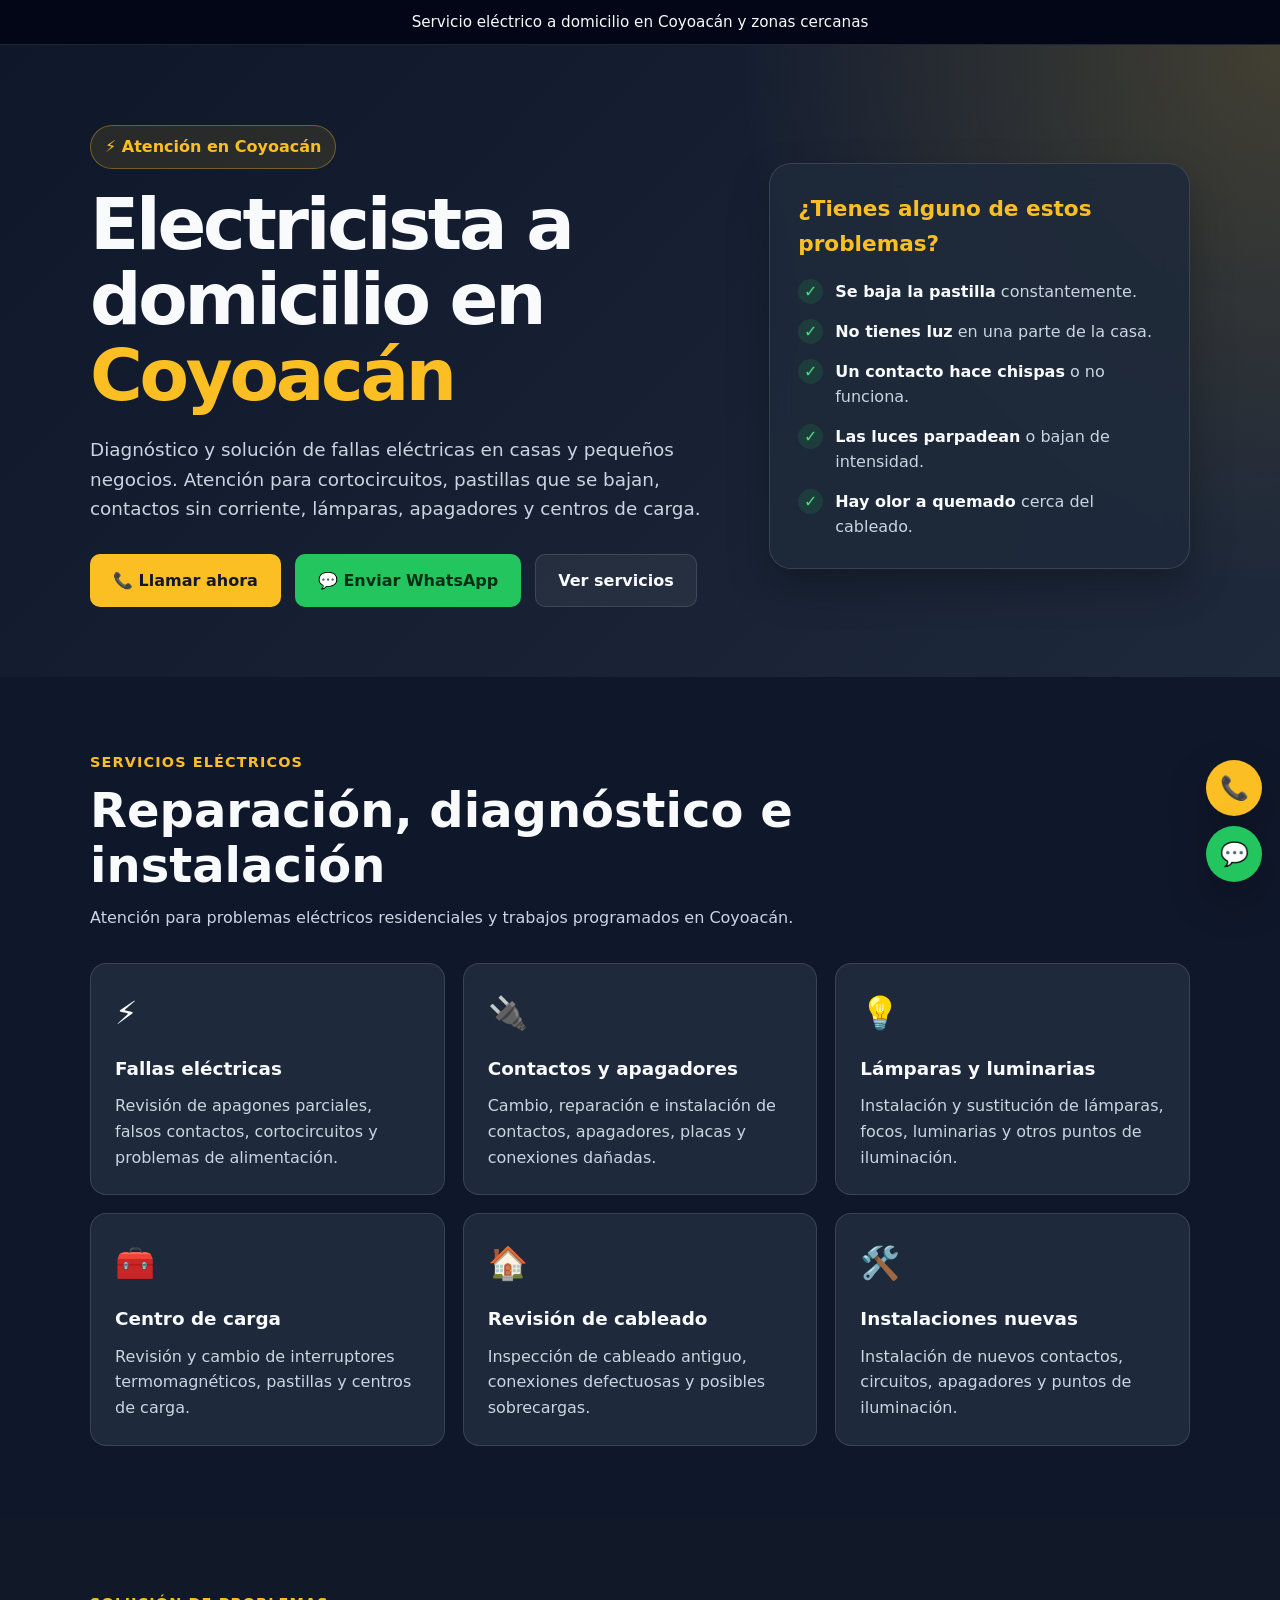
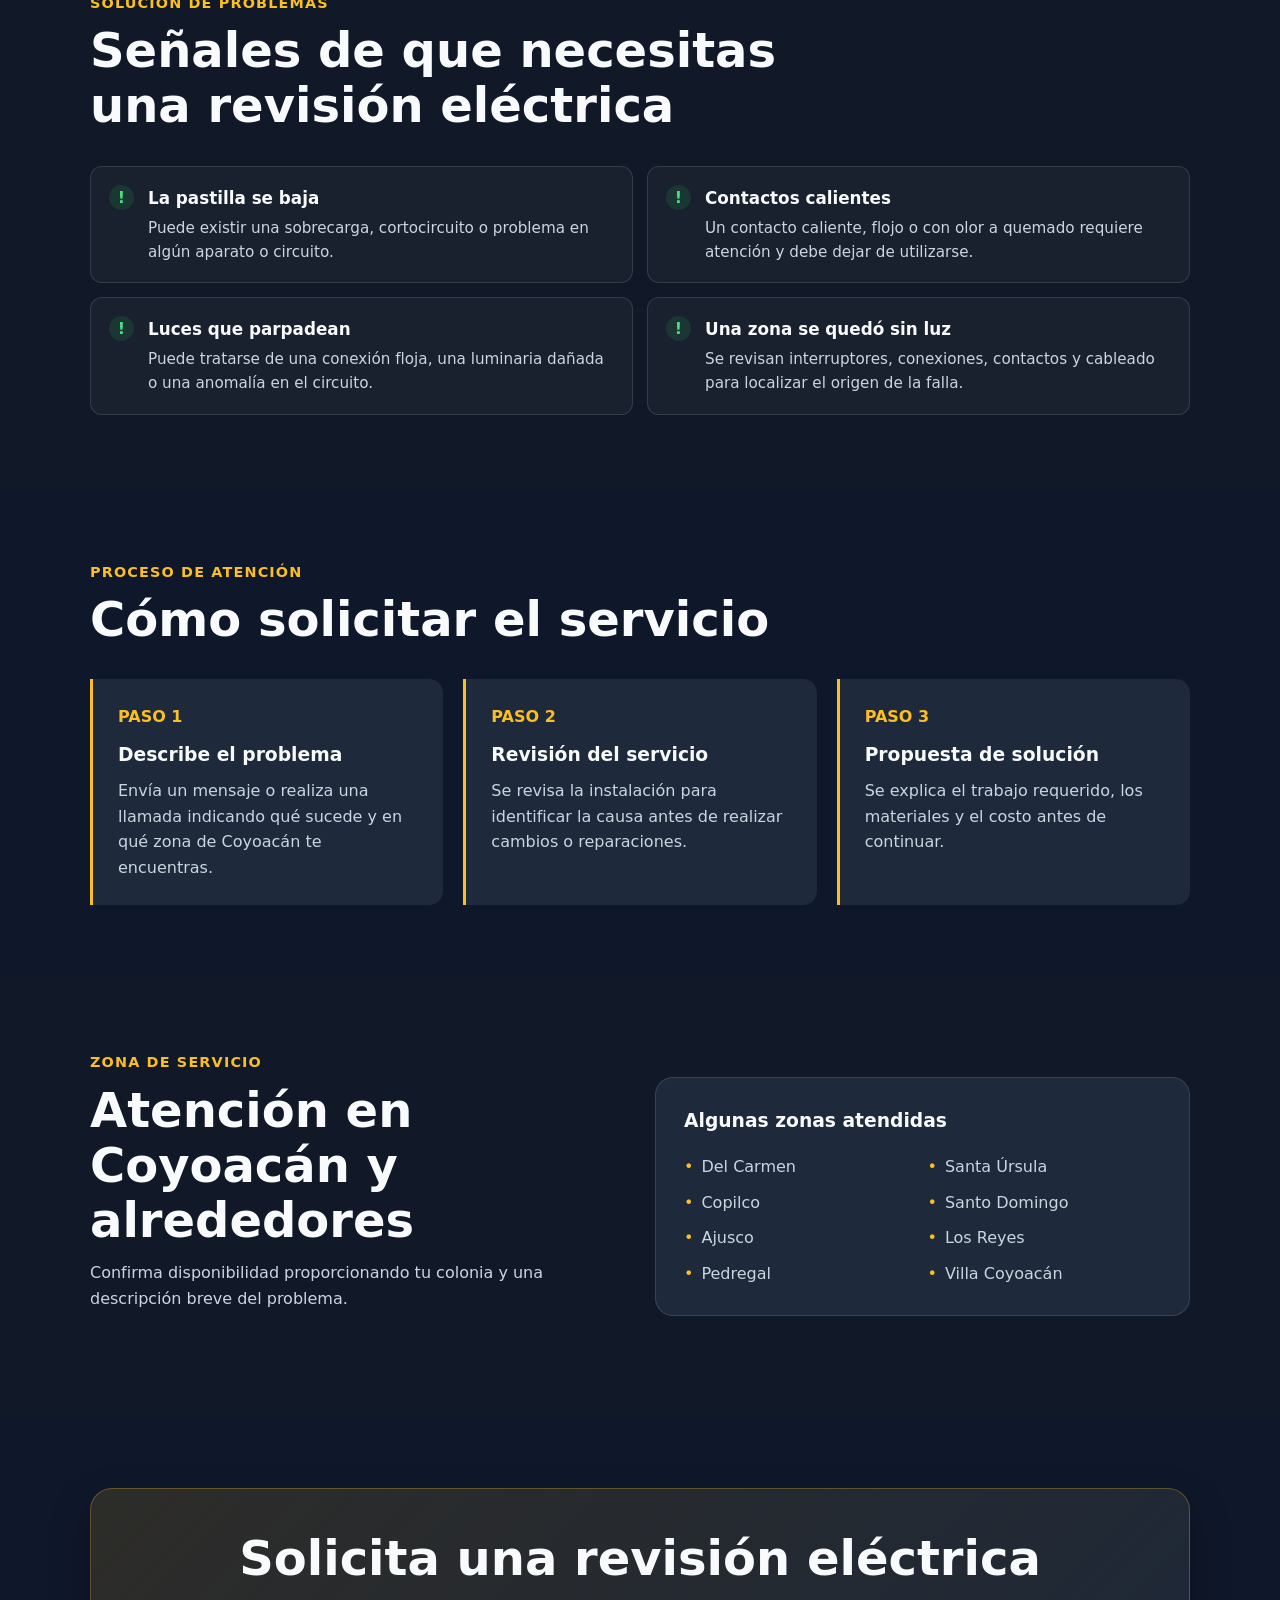
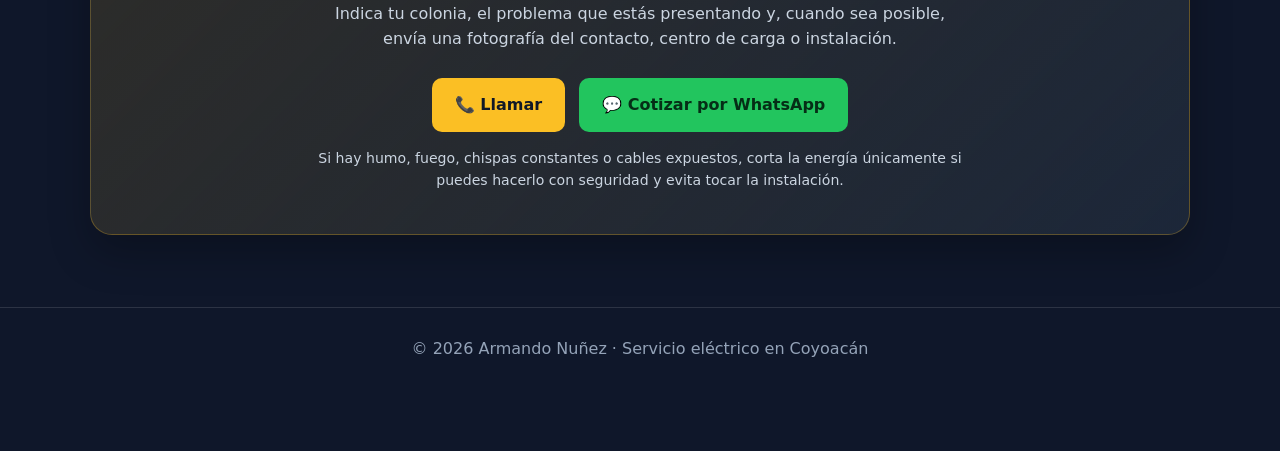
==== index.html @ 77dd2931 "Create index.html landing page base1" ====
<!DOCTYPE html>
<html lang="es-MX">
<head>
  <meta charset="UTF-8">

  <meta
    name="viewport"
    content="width=device-width, initial-scale=1, viewport-fit=cover"
  >

  <title>Electricista en Coyoacán | Servicio Eléctrico a Domicilio</title>

  <meta
    name="description"
    content="Electricista a domicilio en Coyoacán. Diagnóstico y reparación de fallas eléctricas, cortocircuitos, contactos, apagadores, lámparas y centros de carga."
  >

  <meta
    name="keywords"
    content="electricista en Coyoacán, electricista a domicilio, reparación eléctrica, fallas eléctricas, cortocircuito, centro de carga, contactos eléctricos"
  >

  <meta name="robots" content="index, follow">
  <meta name="theme-color" content="#fbbf24">

  <!-- Reemplaza esta URL con la dirección real de tu página -->
  <link
    rel="canonical"
    href="https://armando-np.github.io/electricista-coyoacan/"
  >

  <style>
    :root {
      --background: #0f172a;
      --surface: #1e293b;
      --surface-light: #334155;
      --text: #f8fafc;
      --muted: #cbd5e1;
      --primary: #fbbf24;
      --primary-dark: #f59e0b;
      --success: #22c55e;
      --border: rgba(255, 255, 255, 0.12);
      --shadow: 0 18px 40px rgba(0, 0, 0, 0.25);
    }

    * {
      box-sizing: border-box;
      margin: 0;
      padding: 0;
    }

    html {
      scroll-behavior: smooth;
    }

    body {
      background: var(--background);
      color: var(--text);
      font-family:
        system-ui,
        -apple-system,
        BlinkMacSystemFont,
        "Segoe UI",
        sans-serif;
      line-height: 1.6;
    }

    a {
      color: inherit;
      text-decoration: none;
    }

    button,
    a {
      -webkit-tap-highlight-color: transparent;
    }

    .container {
      width: min(1100px, calc(100% - 32px));
      margin: 0 auto;
    }

    .topbar {
      background: #020617;
      border-bottom: 1px solid var(--border);
      font-size: 0.95rem;
    }

    .topbar-content {
      display: flex;
      justify-content: center;
      align-items: center;
      min-height: 44px;
      text-align: center;
    }

    .hero {
      position: relative;
      overflow: hidden;
      padding: 80px 0 70px;
      background:
        radial-gradient(
          circle at top right,
          rgba(251, 191, 36, 0.18),
          transparent 38%
        ),
        linear-gradient(135deg, #0f172a, #1e293b);
    }

    .hero-grid {
      display: grid;
      grid-template-columns: 1.2fr 0.8fr;
      align-items: center;
      gap: 48px;
    }

    .eyebrow {
      display: inline-flex;
      align-items: center;
      gap: 8px;
      margin-bottom: 18px;
      padding: 8px 14px;
      border: 1px solid rgba(251, 191, 36, 0.35);
      border-radius: 999px;
      background: rgba(251, 191, 36, 0.1);
      color: var(--primary);
      font-weight: 700;
    }

    h1 {
      max-width: 760px;
      font-size: clamp(2.35rem, 7vw, 4.5rem);
      line-height: 1.05;
      letter-spacing: -0.045em;
    }

    h1 span {
      color: var(--primary);
    }

    .hero-description {
      max-width: 700px;
      margin-top: 22px;
      color: var(--muted);
      font-size: 1.15rem;
    }

    .hero-actions {
      display: flex;
      flex-wrap: wrap;
      gap: 14px;
      margin-top: 30px;
    }

    .button {
      display: inline-flex;
      justify-content: center;
      align-items: center;
      min-height: 52px;
      padding: 13px 22px;
      border: 1px solid transparent;
      border-radius: 10px;
      font-weight: 800;
      transition:
        transform 0.2s ease,
        background 0.2s ease,
        border-color 0.2s ease;
    }

    .button:hover {
      transform: translateY(-2px);
    }

    .button-primary {
      background: var(--primary);
      color: #111827;
    }

    .button-primary:hover {
      background: var(--primary-dark);
    }

    .button-secondary {
      border-color: var(--border);
      background: rgba(255, 255, 255, 0.06);
      color: var(--text);
    }

    .button-whatsapp {
      background: var(--success);
      color: #052e16;
    }

    .hero-card {
      padding: 28px;
      border: 1px solid var(--border);
      border-radius: 22px;
      background: rgba(30, 41, 59, 0.88);
      box-shadow: var(--shadow);
      backdrop-filter: blur(12px);
    }

    .hero-card h2 {
      margin-bottom: 18px;
      color: var(--primary);
      font-size: 1.35rem;
    }

    .problem-list {
      display: grid;
      gap: 14px;
      list-style: none;
    }

    .problem-list li {
      display: flex;
      gap: 12px;
      align-items: flex-start;
      color: var(--muted);
    }

    .problem-list strong {
      color: var(--text);
    }

    .check {
      flex: 0 0 auto;
      display: grid;
      place-items: center;
      width: 25px;
      height: 25px;
      border-radius: 50%;
      background: rgba(34, 197, 94, 0.14);
      color: #4ade80;
      font-weight: 900;
    }

    section {
      padding: 72px 0;
    }

    .section-heading {
      max-width: 720px;
      margin-bottom: 32px;
    }

    .section-label {
      color: var(--primary);
      font-size: 0.9rem;
      font-weight: 800;
      letter-spacing: 0.08em;
      text-transform: uppercase;
    }

    .section-heading h2 {
      margin-top: 8px;
      font-size: clamp(1.9rem, 5vw, 3rem);
      line-height: 1.15;
    }

    .section-heading p {
      margin-top: 12px;
      color: var(--muted);
    }

    .cards {
      display: grid;
      grid-template-columns: repeat(3, 1fr);
      gap: 18px;
    }

    .card {
      padding: 24px;
      border: 1px solid var(--border);
      border-radius: 16px;
      background: var(--surface);
      transition:
        transform 0.2s ease,
        border-color 0.2s ease;
    }

    .card:hover {
      transform: translateY(-4px);
      border-color: rgba(251, 191, 36, 0.45);
    }

    .card-icon {
      margin-bottom: 15px;
      font-size: 2rem;
    }

    .card h3 {
      margin-bottom: 10px;
      font-size: 1.15rem;
    }

    .card p {
      color: var(--muted);
    }

    .problems {
      background: #111827;
    }

    .problem-grid {
      display: grid;
      grid-template-columns: repeat(2, 1fr);
      gap: 14px;
    }

    .problem-item {
      display: flex;
      gap: 14px;
      align-items: flex-start;
      padding: 18px;
      border: 1px solid var(--border);
      border-radius: 12px;
      background: rgba(255, 255, 255, 0.035);
    }

    .problem-item h3 {
      margin-bottom: 4px;
      font-size: 1.05rem;
    }

    .problem-item p {
      color: var(--muted);
      font-size: 0.95rem;
    }

    .process-grid {
      display: grid;
      grid-template-columns: repeat(3, 1fr);
      gap: 20px;
    }

    .step {
      position: relative;
      padding: 25px;
      border-left: 3px solid var(--primary);
      background: var(--surface);
      border-radius: 0 14px 14px 0;
    }

    .step-number {
      margin-bottom: 10px;
      color: var(--primary);
      font-weight: 900;
    }

    .step p {
      margin-top: 8px;
      color: var(--muted);
    }

    .service-area {
      display: grid;
      grid-template-columns: 1fr 1fr;
      gap: 30px;
      align-items: center;
    }

    .area-box {
      padding: 28px;
      border: 1px solid var(--border);
      border-radius: 18px;
      background: var(--surface);
    }

    .area-box ul {
      display: grid;
      grid-template-columns: repeat(2, 1fr);
      gap: 10px;
      margin-top: 18px;
      list-style: none;
      color: var(--muted);
    }

    .area-box li::before {
      content: "•";
      margin-right: 8px;
      color: var(--primary);
    }

    .contact {
      text-align: center;
    }

    .contact-box {
      padding: 42px 24px;
      border: 1px solid rgba(251, 191, 36, 0.28);
      border-radius: 22px;
      background:
        linear-gradient(
          135deg,
          rgba(251, 191, 36, 0.13),
          rgba(30, 41, 59, 0.9)
        );
      box-shadow: var(--shadow);
    }

    .contact-box h2 {
      font-size: clamp(1.9rem, 5vw, 3rem);
      line-height: 1.15;
    }

    .contact-box p {
      max-width: 650px;
      margin: 15px auto 0;
      color: var(--muted);
    }

    .contact-actions {
      display: flex;
      flex-wrap: wrap;
      justify-content: center;
      gap: 14px;
      margin-top: 26px;
    }

    .notice {
      margin-top: 20px;
      color: var(--muted);
      font-size: 0.88rem;
    }

    footer {
      padding: 28px 0 90px;
      border-top: 1px solid var(--border);
      color: #94a3b8;
      text-align: center;
    }

    .floating-actions {
      position: fixed;
      right: 18px;
      bottom: 18px;
      z-index: 20;
      display: flex;
      flex-direction: column;
      gap: 10px;
    }

    .floating-button {
      display: grid;
      place-items: center;
      width: 56px;
      height: 56px;
      border-radius: 50%;
      box-shadow: var(--shadow);
      font-size: 1.45rem;
      font-weight: 900;
    }

    .floating-call {
      background: var(--primary);
      color: #111827;
    }

    .floating-whatsapp {
      background: var(--success);
      color: #052e16;
    }

    @media (max-width: 850px) {
      .hero {
        padding-top: 55px;
      }

      .hero-grid,
      .service-area {
        grid-template-columns: 1fr;
      }

      .cards,
      .process-grid {
        grid-template-columns: 1fr 1fr;
      }
    }

    @media (max-width: 620px) {
      .container {
        width: min(100% - 24px, 1100px);
      }

      section {
        padding: 55px 0;
      }

      .cards,
      .process-grid,
      .problem-grid {
        grid-template-columns: 1fr;
      }

      .hero-actions,
      .contact-actions {
        flex-direction: column;
      }

      .button {
        width: 100%;
      }

      .area-box ul {
        grid-template-columns: 1fr;
      }

      .floating-actions {
        right: 12px;
        bottom: 12px;
      }

      .floating-button {
        width: 52px;
        height: 52px;
      }
    }
  </style>

  <!-- Datos estructurados para Google -->
  <script type="application/ld+json">
  {
    "@context": "https://schema.org",
    "@type": "Electrician",
    "name": "Armando Nuñez - Electricista en Coyoacán",
    "description": "Servicio eléctrico a domicilio en Coyoacán para diagnóstico, reparación e instalación eléctrica.",
    "areaServed": {
      "@type": "AdministrativeArea",
      "name": "Coyoacán, Ciudad de México"
    },
    "telephone": "+52-56-38944059",
    "url": "https://armando-np.github.io/electricista-coyoacan/",
    "priceRange": "$$"
  }
  </script>
</head>

<body>

  <div class="topbar">
    <div class="container topbar-content">
      Servicio eléctrico a domicilio en Coyoacán y zonas cercanas
    </div>
  </div>

  <header class="hero">
    <div class="container hero-grid">

      <div>
        <div class="eyebrow">
          ⚡ Atención en Coyoacán
        </div>

        <h1>
          Electricista a domicilio en
          <span>Coyoacán</span>
        </h1>

        <p class="hero-description">
          Diagnóstico y solución de fallas eléctricas en casas y pequeños
          negocios. Atención para cortocircuitos, pastillas que se bajan,
          contactos sin corriente, lámparas, apagadores y centros de carga.
        </p>

        <div class="hero-actions">

          <!-- Reemplaza el número en ambos enlaces -->
          <a
            class="button button-primary"
            href="tel:+525638944059"
            aria-label="Llamar al electricista"
          >
            📞 Llamar ahora
          </a>

          <!-- Número sin espacios ni signos -->
          <a
            class="button button-whatsapp"
            href="https://wa.me/525638944059?text=Hola%2C%20necesito%20una%20cotizaci%C3%B3n%20de%20servicio%20el%C3%A9ctrico%20en%20Coyoac%C3%A1n."
            target="_blank"
            rel="noopener noreferrer"
            aria-label="Solicitar cotización por WhatsApp"
          >
            💬 Enviar WhatsApp
          </a>

          <a
            class="button button-secondary"
            href="#servicios"
          >
            Ver servicios
          </a>
        </div>
      </div>

      <aside class="hero-card">
        <h2>¿Tienes alguno de estos problemas?</h2>

        <ul class="problem-list">
          <li>
            <span class="check">✓</span>
            <span><strong>Se baja la pastilla</strong> constantemente.</span>
          </li>

          <li>
            <span class="check">✓</span>
            <span><strong>No tienes luz</strong> en una parte de la casa.</span>
          </li>

          <li>
            <span class="check">✓</span>
            <span><strong>Un contacto hace chispas</strong> o no funciona.</span>
          </li>

          <li>
            <span class="check">✓</span>
            <span><strong>Las luces parpadean</strong> o bajan de intensidad.</span>
          </li>

          <li>
            <span class="check">✓</span>
            <span><strong>Hay olor a quemado</strong> cerca del cableado.</span>
          </li>
        </ul>
      </aside>

    </div>
  </header>

  <main>

    <section id="servicios">
      <div class="container">

        <div class="section-heading">
          <span class="section-label">Servicios eléctricos</span>
          <h2>Reparación, diagnóstico e instalación</h2>
          <p>
            Atención para problemas eléctricos residenciales y trabajos
            programados en Coyoacán.
          </p>
        </div>

        <div class="cards">

          <article class="card">
            <div class="card-icon">⚡</div>
            <h3>Fallas eléctricas</h3>
            <p>
              Revisión de apagones parciales, falsos contactos,
              cortocircuitos y problemas de alimentación.
            </p>
          </article>

          <article class="card">
            <div class="card-icon">🔌</div>
            <h3>Contactos y apagadores</h3>
            <p>
              Cambio, reparación e instalación de contactos, apagadores,
              placas y conexiones dañadas.
            </p>
          </article>

          <article class="card">
            <div class="card-icon">💡</div>
            <h3>Lámparas y luminarias</h3>
            <p>
              Instalación y sustitución de lámparas, focos, luminarias
              y otros puntos de iluminación.
            </p>
          </article>

          <article class="card">
            <div class="card-icon">🧰</div>
            <h3>Centro de carga</h3>
            <p>
              Revisión y cambio de interruptores termomagnéticos,
              pastillas y centros de carga.
            </p>
          </article>

          <article class="card">
            <div class="card-icon">🏠</div>
            <h3>Revisión de cableado</h3>
            <p>
              Inspección de cableado antiguo, conexiones defectuosas
              y posibles sobrecargas.
            </p>
          </article>

          <article class="card">
            <div class="card-icon">🛠️</div>
            <h3>Instalaciones nuevas</h3>
            <p>
              Instalación de nuevos contactos, circuitos, apagadores
              y puntos de iluminación.
            </p>
          </article>

        </div>
      </div>
    </section>

    <section class="problems">
      <div class="container">

        <div class="section-heading">
          <span class="section-label">Solución de problemas</span>
          <h2>Señales de que necesitas una revisión eléctrica</h2>
        </div>

        <div class="problem-grid">

          <article class="problem-item">
            <span class="check">!</span>
            <div>
              <h3>La pastilla se baja</h3>
              <p>
                Puede existir una sobrecarga, cortocircuito o problema
                en algún aparato o circuito.
              </p>
            </div>
          </article>

          <article class="problem-item">
            <span class="check">!</span>
            <div>
              <h3>Contactos calientes</h3>
              <p>
                Un contacto caliente, flojo o con olor a quemado requiere
                atención y debe dejar de utilizarse.
              </p>
            </div>
          </article>

          <article class="problem-item">
            <span class="check">!</span>
            <div>
              <h3>Luces que parpadean</h3>
              <p>
                Puede tratarse de una conexión floja, una luminaria dañada
                o una anomalía en el circuito.
              </p>
            </div>
          </article>

          <article class="problem-item">
            <span class="check">!</span>
            <div>
              <h3>Una zona se quedó sin luz</h3>
              <p>
                Se revisan interruptores, conexiones, contactos y cableado
                para localizar el origen de la falla.
              </p>
            </div>
          </article>

        </div>
      </div>
    </section>

    <section>
      <div class="container">

        <div class="section-heading">
          <span class="section-label">Proceso de atención</span>
          <h2>Cómo solicitar el servicio</h2>
        </div>

        <div class="process-grid">

          <article class="step">
            <div class="step-number">PASO 1</div>
            <h3>Describe el problema</h3>
            <p>
              Envía un mensaje o realiza una llamada indicando qué sucede
              y en qué zona de Coyoacán te encuentras.
            </p>
          </article>

          <article class="step">
            <div class="step-number">PASO 2</div>
            <h3>Revisión del servicio</h3>
            <p>
              Se revisa la instalación para identificar la causa antes
              de realizar cambios o reparaciones.
            </p>
          </article>

          <article class="step">
            <div class="step-number">PASO 3</div>
            <h3>Propuesta de solución</h3>
            <p>
              Se explica el trabajo requerido, los materiales y el costo
              antes de continuar.
            </p>
          </article>

        </div>
      </div>
    </section>

    <section class="problems">
      <div class="container service-area">

        <div>
          <div class="section-heading">
            <span class="section-label">Zona de servicio</span>
            <h2>Atención en Coyoacán y alrededores</h2>
            <p>
              Confirma disponibilidad proporcionando tu colonia y una
              descripción breve del problema.
            </p>
          </div>
        </div>

        <div class="area-box">
          <h3>Algunas zonas atendidas</h3>

          <ul>
            <li>Del Carmen</li>
            <li>Santa Úrsula</li>
            <li>Copilco</li>
            <li>Santo Domingo</li>
            <li>Ajusco</li>
            <li>Los Reyes</li>
            <li>Pedregal</li>
            <li>Villa Coyoacán</li>
          </ul>
        </div>

      </div>
    </section>

    <section class="contact" id="contacto">
      <div class="container">

        <div class="contact-box">
          <h2>Solicita una revisión eléctrica</h2>

          <p>
            Indica tu colonia, el problema que estás presentando y,
            cuando sea posible, envía una fotografía del contacto,
            centro de carga o instalación.
          </p>

          <div class="contact-actions">

            <a
              class="button button-primary"
              href="tel:+525638944059"
            >
              📞 Llamar
            </a>

            <a
              class="button button-whatsapp"
              href="https://wa.me/525638944059?text=Hola%2C%20necesito%20una%20cotizaci%C3%B3n%20de%20servicio%20el%C3%A9ctrico%20en%20Coyoac%C3%A1n."
              target="_blank"
              rel="noopener noreferrer"
            >
              💬 Cotizar por WhatsApp
            </a>

          </div>

          <p class="notice">
            Si hay humo, fuego, chispas constantes o cables expuestos,
            corta la energía únicamente si puedes hacerlo con seguridad
            y evita tocar la instalación.
          </p>
        </div>

      </div>
    </section>

  </main>

  <footer>
    <div class="container">
      © 2026 Armando Nuñez · Servicio eléctrico en Coyoacán
    </div>
  </footer>

  <div class="floating-actions">

    <a
      class="floating-button floating-call"
      href="tel:+525638944059"
      aria-label="Llamar"
      title="Llamar"
    >
      📞
    </a>

    <a
      class="floating-button floating-whatsapp"
      href="https://wa.me/525638944059?text=Hola%2C%20necesito%20una%20cotizaci%C3%B3n%20de%20servicio%20el%C3%A9ctrico%20en%20Coyoac%C3%A1n."
      target="_blank"
      rel="noopener noreferrer"
      aria-label="Enviar mensaje por WhatsApp"
      title="WhatsApp"
    >
      💬
    </a>

  </div>

</body>
</html>
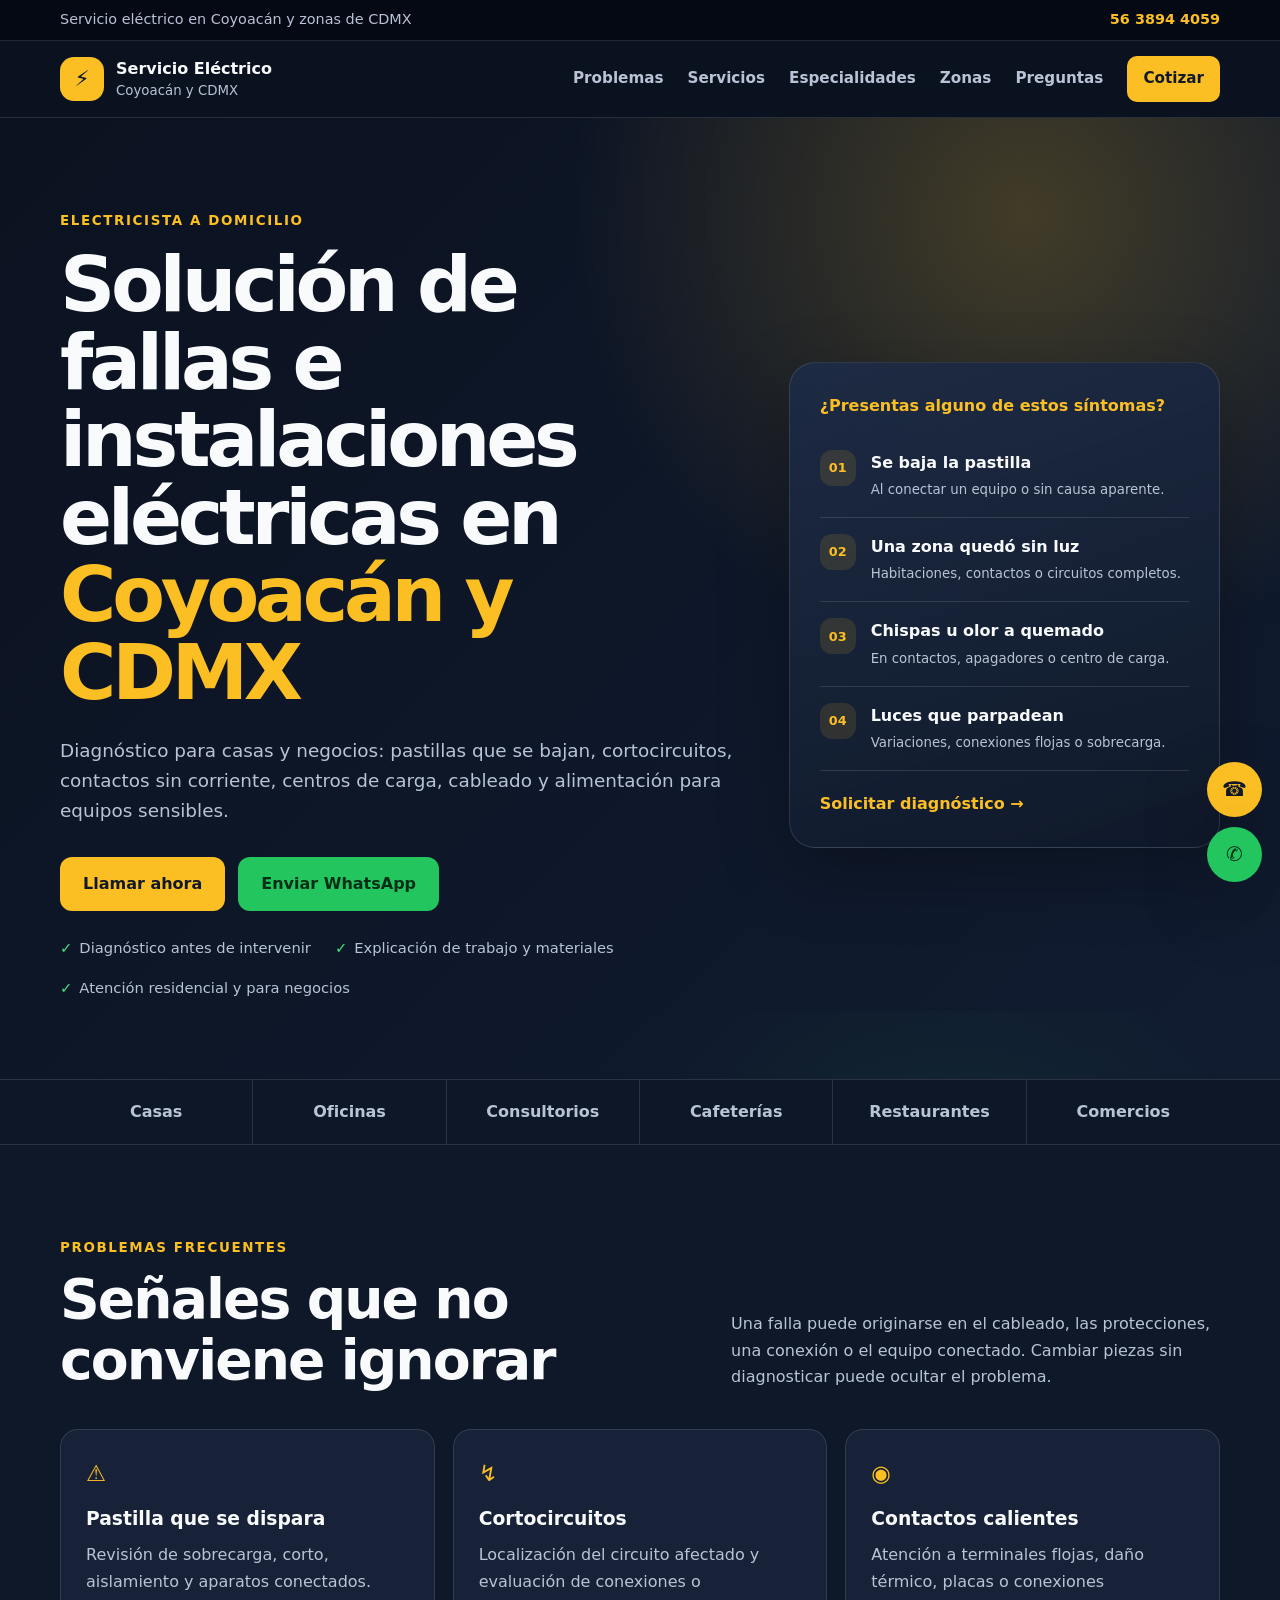
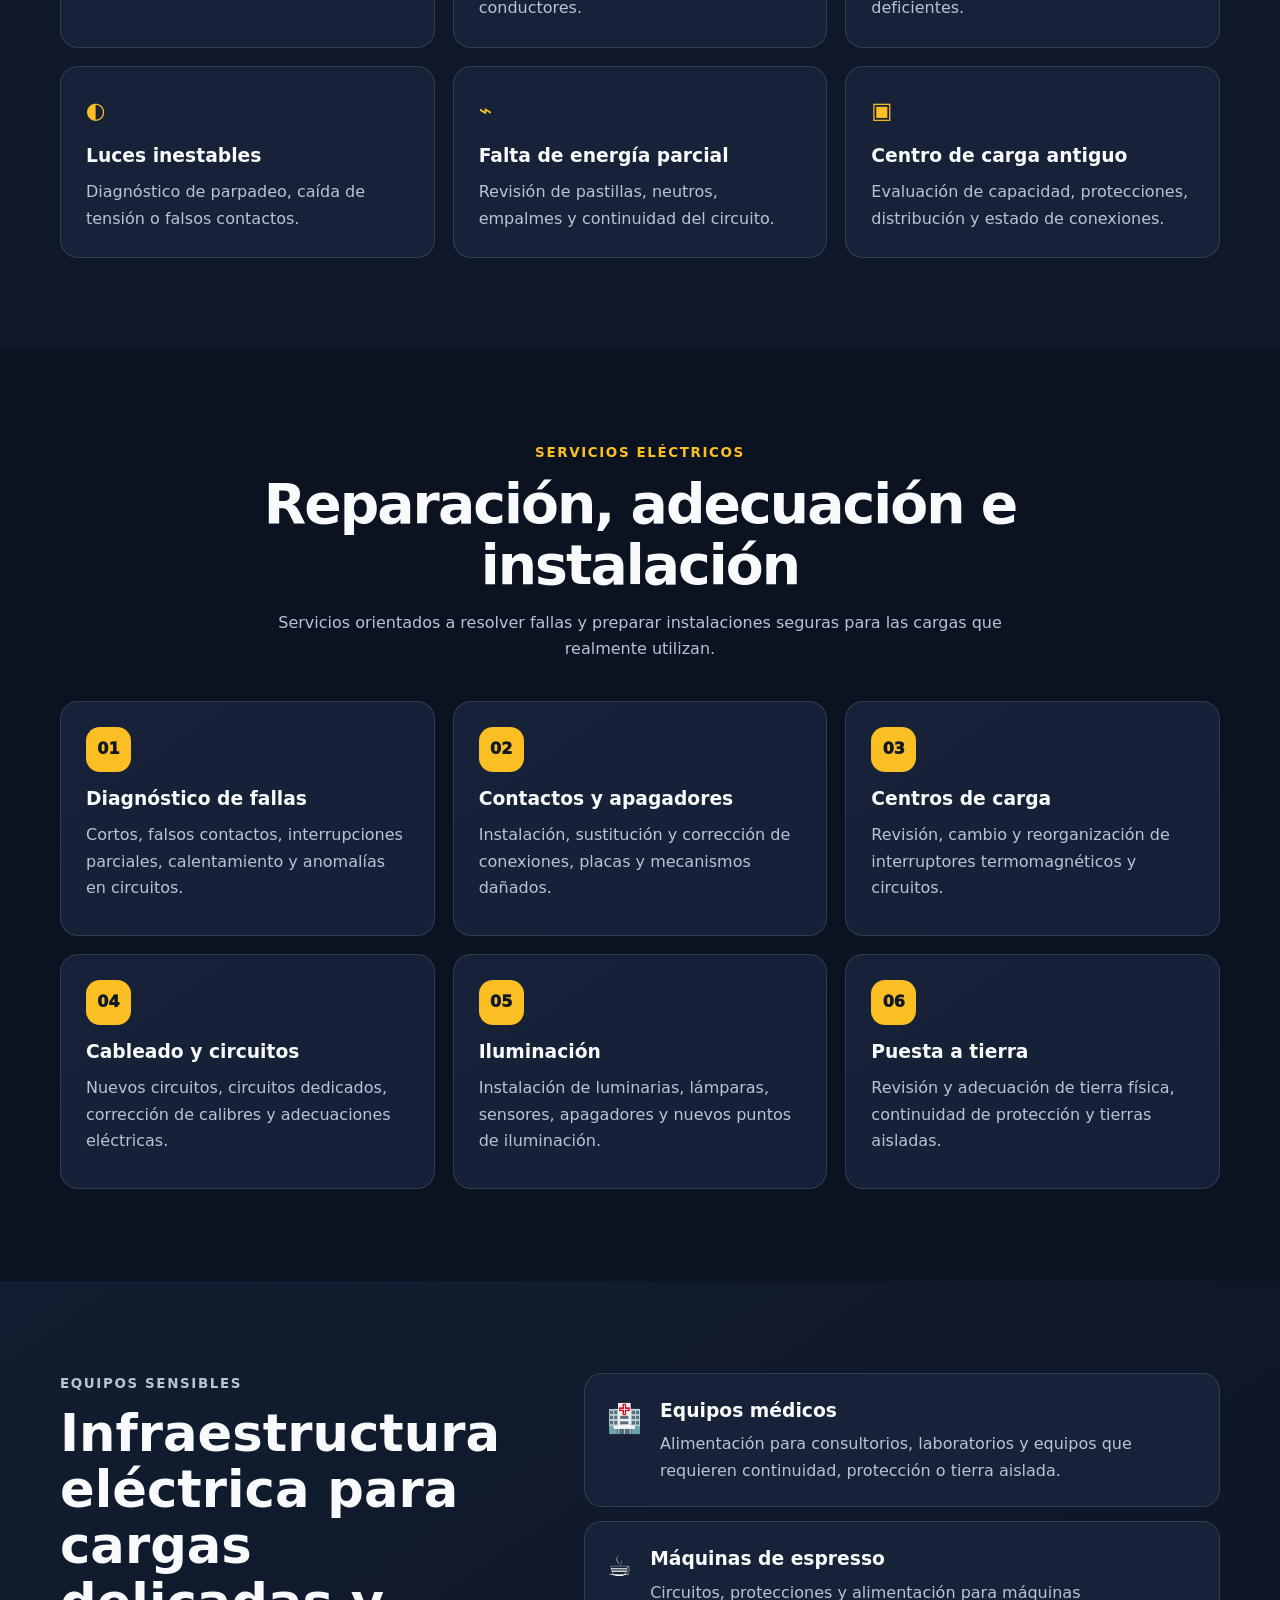
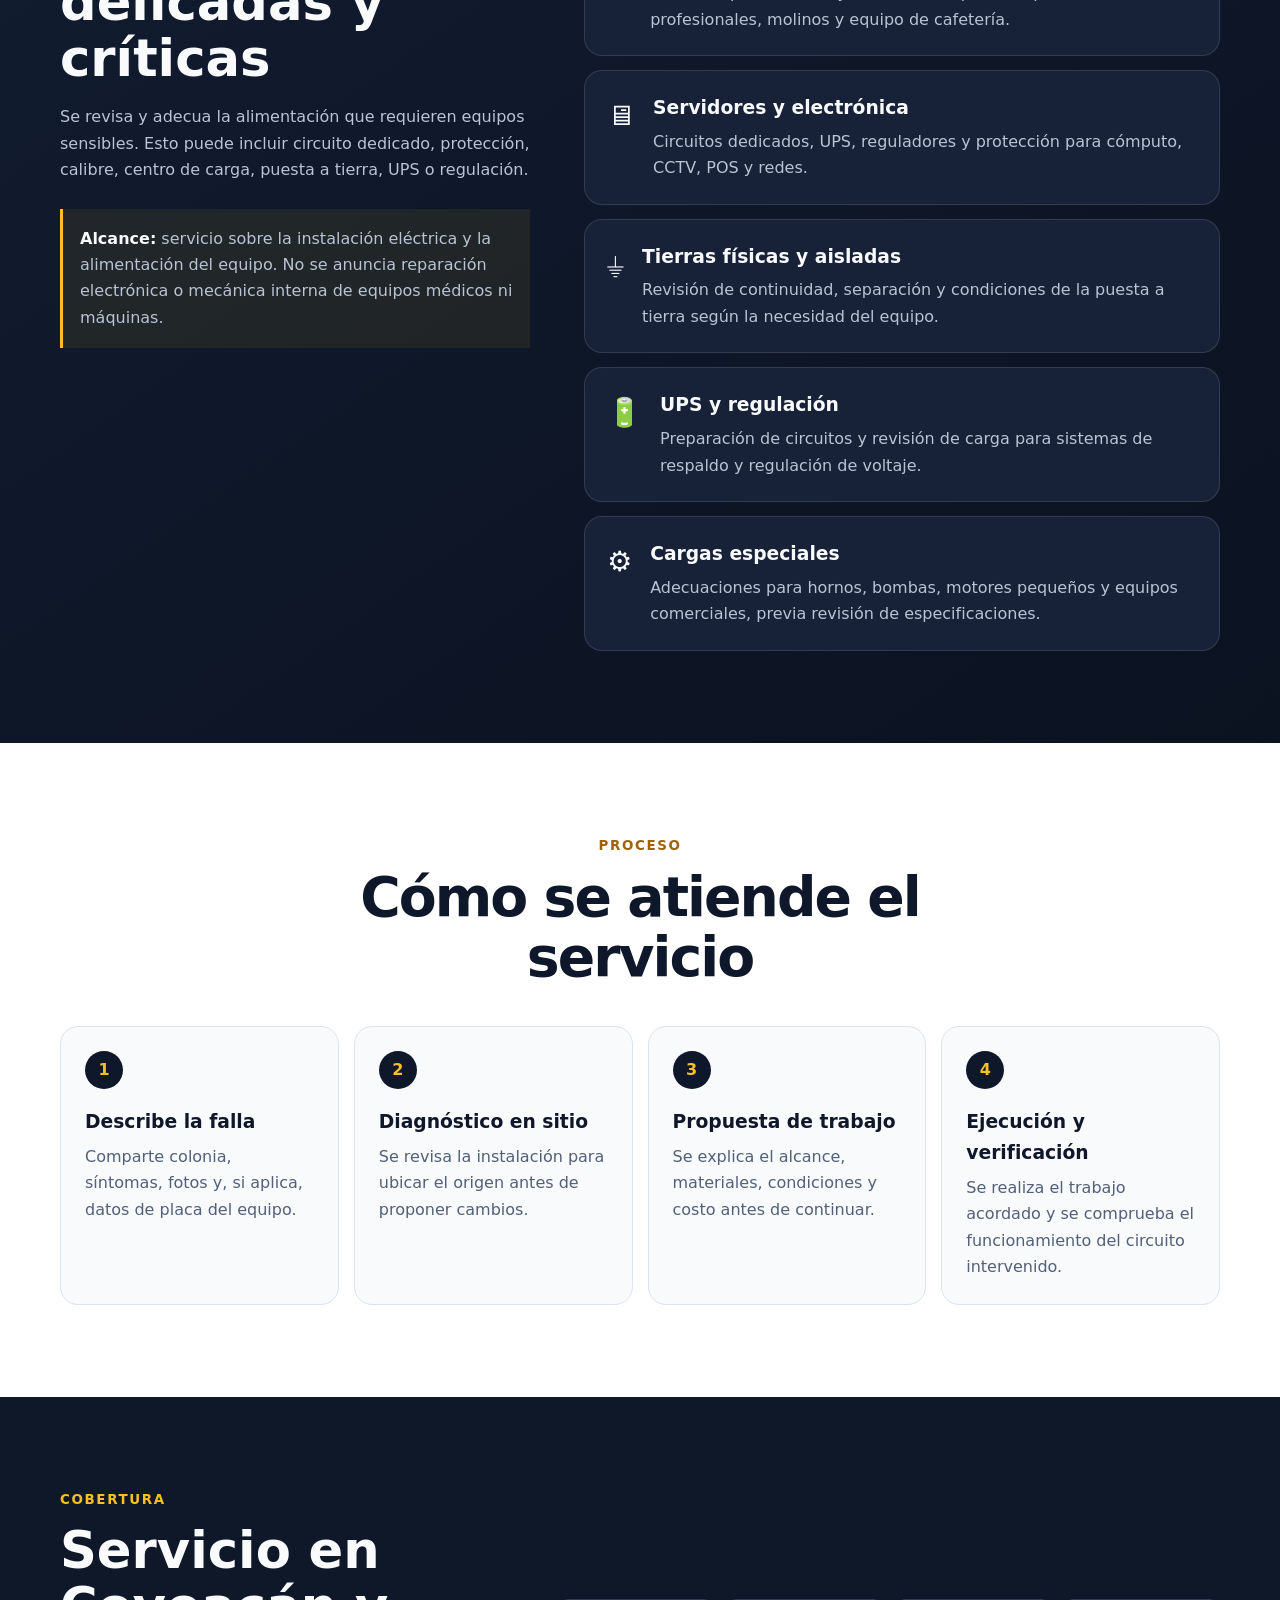
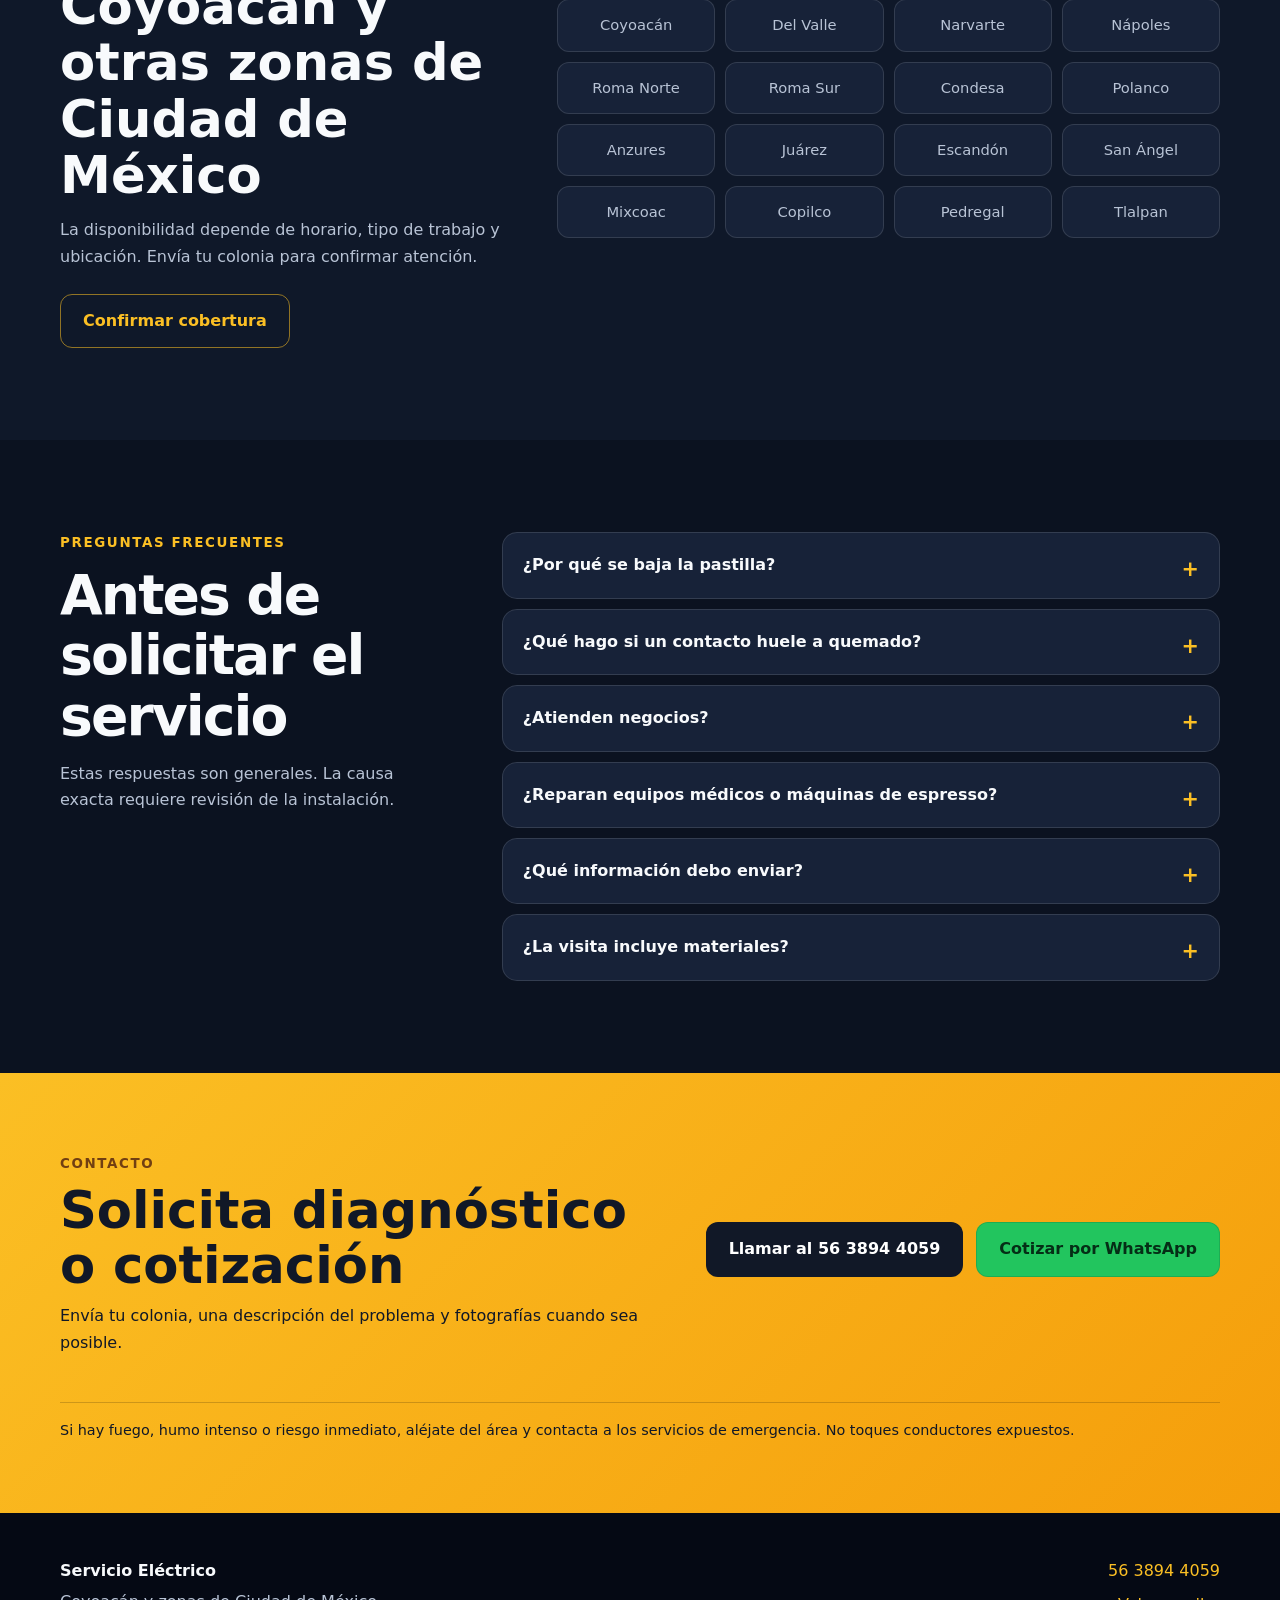
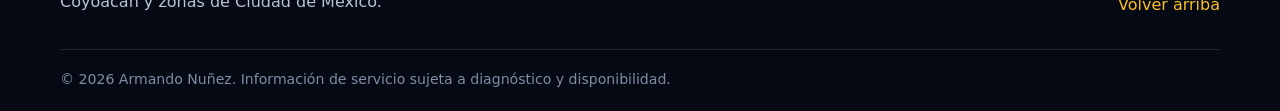
==== commit 85d9d1df: "PRO" ====
--- a/index.html
+++ b/index.html
@@ -2,910 +2,253 @@
 <html lang="es-MX">
 <head>
   <meta charset="UTF-8">
-
-  <meta
-    name="viewport"
-    content="width=device-width, initial-scale=1, viewport-fit=cover"
-  >
-
-  <title>Electricista en Coyoacán | Servicio Eléctrico a Domicilio</title>
-
-  <meta
-    name="description"
-    content="Electricista a domicilio en Coyoacán. Diagnóstico y reparación de fallas eléctricas, cortocircuitos, contactos, apagadores, lámparas y centros de carga."
-  >
-
-  <meta
-    name="keywords"
-    content="electricista en Coyoacán, electricista a domicilio, reparación eléctrica, fallas eléctricas, cortocircuito, centro de carga, contactos eléctricos"
-  >
-
-  <meta name="robots" content="index, follow">
-  <meta name="theme-color" content="#fbbf24">
-
-  <!-- Reemplaza esta URL con la dirección real de tu página -->
-  <link
-    rel="canonical"
-    href="https://armando-np.github.io/electricista-coyoacan/"
-  >
-
-  <style>
-    :root {
-      --background: #0f172a;
-      --surface: #1e293b;
-      --surface-light: #334155;
-      --text: #f8fafc;
-      --muted: #cbd5e1;
-      --primary: #fbbf24;
-      --primary-dark: #f59e0b;
-      --success: #22c55e;
-      --border: rgba(255, 255, 255, 0.12);
-      --shadow: 0 18px 40px rgba(0, 0, 0, 0.25);
-    }
-
-    * {
-      box-sizing: border-box;
-      margin: 0;
-      padding: 0;
-    }
-
-    html {
-      scroll-behavior: smooth;
-    }
-
-    body {
-      background: var(--background);
-      color: var(--text);
-      font-family:
-        system-ui,
-        -apple-system,
-        BlinkMacSystemFont,
-        "Segoe UI",
-        sans-serif;
-      line-height: 1.6;
-    }
-
-    a {
-      color: inherit;
-      text-decoration: none;
-    }
-
-    button,
-    a {
-      -webkit-tap-highlight-color: transparent;
-    }
-
-    .container {
-      width: min(1100px, calc(100% - 32px));
-      margin: 0 auto;
-    }
-
-    .topbar {
-      background: #020617;
-      border-bottom: 1px solid var(--border);
-      font-size: 0.95rem;
-    }
-
-    .topbar-content {
-      display: flex;
-      justify-content: center;
-      align-items: center;
-      min-height: 44px;
-      text-align: center;
-    }
-
-    .hero {
-      position: relative;
-      overflow: hidden;
-      padding: 80px 0 70px;
-      background:
-        radial-gradient(
-          circle at top right,
-          rgba(251, 191, 36, 0.18),
-          transparent 38%
-        ),
-        linear-gradient(135deg, #0f172a, #1e293b);
-    }
-
-    .hero-grid {
-      display: grid;
-      grid-template-columns: 1.2fr 0.8fr;
-      align-items: center;
-      gap: 48px;
-    }
-
-    .eyebrow {
-      display: inline-flex;
-      align-items: center;
-      gap: 8px;
-      margin-bottom: 18px;
-      padding: 8px 14px;
-      border: 1px solid rgba(251, 191, 36, 0.35);
-      border-radius: 999px;
-      background: rgba(251, 191, 36, 0.1);
-      color: var(--primary);
-      font-weight: 700;
-    }
-
-    h1 {
-      max-width: 760px;
-      font-size: clamp(2.35rem, 7vw, 4.5rem);
-      line-height: 1.05;
-      letter-spacing: -0.045em;
-    }
-
-    h1 span {
-      color: var(--primary);
-    }
-
-    .hero-description {
-      max-width: 700px;
-      margin-top: 22px;
-      color: var(--muted);
-      font-size: 1.15rem;
-    }
-
-    .hero-actions {
-      display: flex;
-      flex-wrap: wrap;
-      gap: 14px;
-      margin-top: 30px;
-    }
-
-    .button {
-      display: inline-flex;
-      justify-content: center;
-      align-items: center;
-      min-height: 52px;
-      padding: 13px 22px;
-      border: 1px solid transparent;
-      border-radius: 10px;
-      font-weight: 800;
-      transition:
-        transform 0.2s ease,
-        background 0.2s ease,
-        border-color 0.2s ease;
-    }
-
-    .button:hover {
-      transform: translateY(-2px);
-    }
-
-    .button-primary {
-      background: var(--primary);
-      color: #111827;
-    }
-
-    .button-primary:hover {
-      background: var(--primary-dark);
-    }
-
-    .button-secondary {
-      border-color: var(--border);
-      background: rgba(255, 255, 255, 0.06);
-      color: var(--text);
-    }
-
-    .button-whatsapp {
-      background: var(--success);
-      color: #052e16;
-    }
-
-    .hero-card {
-      padding: 28px;
-      border: 1px solid var(--border);
-      border-radius: 22px;
-      background: rgba(30, 41, 59, 0.88);
-      box-shadow: var(--shadow);
-      backdrop-filter: blur(12px);
-    }
-
-    .hero-card h2 {
-      margin-bottom: 18px;
-      color: var(--primary);
-      font-size: 1.35rem;
-    }
-
-    .problem-list {
-      display: grid;
-      gap: 14px;
-      list-style: none;
-    }
-
-    .problem-list li {
-      display: flex;
-      gap: 12px;
-      align-items: flex-start;
-      color: var(--muted);
-    }
-
-    .problem-list strong {
-      color: var(--text);
-    }
-
-    .check {
-      flex: 0 0 auto;
-      display: grid;
-      place-items: center;
-      width: 25px;
-      height: 25px;
-      border-radius: 50%;
-      background: rgba(34, 197, 94, 0.14);
-      color: #4ade80;
-      font-weight: 900;
-    }
-
-    section {
-      padding: 72px 0;
-    }
-
-    .section-heading {
-      max-width: 720px;
-      margin-bottom: 32px;
-    }
-
-    .section-label {
-      color: var(--primary);
-      font-size: 0.9rem;
-      font-weight: 800;
-      letter-spacing: 0.08em;
-      text-transform: uppercase;
-    }
-
-    .section-heading h2 {
-      margin-top: 8px;
-      font-size: clamp(1.9rem, 5vw, 3rem);
-      line-height: 1.15;
-    }
-
-    .section-heading p {
-      margin-top: 12px;
-      color: var(--muted);
-    }
-
-    .cards {
-      display: grid;
-      grid-template-columns: repeat(3, 1fr);
-      gap: 18px;
-    }
-
-    .card {
-      padding: 24px;
-      border: 1px solid var(--border);
-      border-radius: 16px;
-      background: var(--surface);
-      transition:
-        transform 0.2s ease,
-        border-color 0.2s ease;
-    }
-
-    .card:hover {
-      transform: translateY(-4px);
-      border-color: rgba(251, 191, 36, 0.45);
-    }
-
-    .card-icon {
-      margin-bottom: 15px;
-      font-size: 2rem;
-    }
-
-    .card h3 {
-      margin-bottom: 10px;
-      font-size: 1.15rem;
-    }
-
-    .card p {
-      color: var(--muted);
-    }
-
-    .problems {
-      background: #111827;
-    }
-
-    .problem-grid {
-      display: grid;
-      grid-template-columns: repeat(2, 1fr);
-      gap: 14px;
-    }
-
-    .problem-item {
-      display: flex;
-      gap: 14px;
-      align-items: flex-start;
-      padding: 18px;
-      border: 1px solid var(--border);
-      border-radius: 12px;
-      background: rgba(255, 255, 255, 0.035);
-    }
-
-    .problem-item h3 {
-      margin-bottom: 4px;
-      font-size: 1.05rem;
-    }
-
-    .problem-item p {
-      color: var(--muted);
-      font-size: 0.95rem;
-    }
-
-    .process-grid {
-      display: grid;
-      grid-template-columns: repeat(3, 1fr);
-      gap: 20px;
-    }
-
-    .step {
-      position: relative;
-      padding: 25px;
-      border-left: 3px solid var(--primary);
-      background: var(--surface);
-      border-radius: 0 14px 14px 0;
-    }
-
-    .step-number {
-      margin-bottom: 10px;
-      color: var(--primary);
-      font-weight: 900;
-    }
-
-    .step p {
-      margin-top: 8px;
-      color: var(--muted);
-    }
-
-    .service-area {
-      display: grid;
-      grid-template-columns: 1fr 1fr;
-      gap: 30px;
-      align-items: center;
-    }
-
-    .area-box {
-      padding: 28px;
-      border: 1px solid var(--border);
-      border-radius: 18px;
-      background: var(--surface);
-    }
-
-    .area-box ul {
-      display: grid;
-      grid-template-columns: repeat(2, 1fr);
-      gap: 10px;
-      margin-top: 18px;
-      list-style: none;
-      color: var(--muted);
-    }
-
-    .area-box li::before {
-      content: "•";
-      margin-right: 8px;
-      color: var(--primary);
-    }
-
-    .contact {
-      text-align: center;
-    }
-
-    .contact-box {
-      padding: 42px 24px;
-      border: 1px solid rgba(251, 191, 36, 0.28);
-      border-radius: 22px;
-      background:
-        linear-gradient(
-          135deg,
-          rgba(251, 191, 36, 0.13),
-          rgba(30, 41, 59, 0.9)
-        );
-      box-shadow: var(--shadow);
-    }
-
-    .contact-box h2 {
-      font-size: clamp(1.9rem, 5vw, 3rem);
-      line-height: 1.15;
-    }
-
-    .contact-box p {
-      max-width: 650px;
-      margin: 15px auto 0;
-      color: var(--muted);
-    }
-
-    .contact-actions {
-      display: flex;
-      flex-wrap: wrap;
-      justify-content: center;
-      gap: 14px;
-      margin-top: 26px;
-    }
-
-    .notice {
-      margin-top: 20px;
-      color: var(--muted);
-      font-size: 0.88rem;
-    }
-
-    footer {
-      padding: 28px 0 90px;
-      border-top: 1px solid var(--border);
-      color: #94a3b8;
-      text-align: center;
-    }
-
-    .floating-actions {
-      position: fixed;
-      right: 18px;
-      bottom: 18px;
-      z-index: 20;
-      display: flex;
-      flex-direction: column;
-      gap: 10px;
-    }
-
-    .floating-button {
-      display: grid;
-      place-items: center;
-      width: 56px;
-      height: 56px;
-      border-radius: 50%;
-      box-shadow: var(--shadow);
-      font-size: 1.45rem;
-      font-weight: 900;
-    }
-
-    .floating-call {
-      background: var(--primary);
-      color: #111827;
-    }
-
-    .floating-whatsapp {
-      background: var(--success);
-      color: #052e16;
-    }
-
-    @media (max-width: 850px) {
-      .hero {
-        padding-top: 55px;
-      }
-
-      .hero-grid,
-      .service-area {
-        grid-template-columns: 1fr;
-      }
-
-      .cards,
-      .process-grid {
-        grid-template-columns: 1fr 1fr;
-      }
-    }
-
-    @media (max-width: 620px) {
-      .container {
-        width: min(100% - 24px, 1100px);
-      }
-
-      section {
-        padding: 55px 0;
-      }
-
-      .cards,
-      .process-grid,
-      .problem-grid {
-        grid-template-columns: 1fr;
-      }
-
-      .hero-actions,
-      .contact-actions {
-        flex-direction: column;
-      }
-
-      .button {
-        width: 100%;
-      }
-
-      .area-box ul {
-        grid-template-columns: 1fr;
-      }
-
-      .floating-actions {
-        right: 12px;
-        bottom: 12px;
-      }
-
-      .floating-button {
-        width: 52px;
-        height: 52px;
-      }
-    }
-  </style>
-
-  <!-- Datos estructurados para Google -->
+  <meta name="viewport" content="width=device-width, initial-scale=1, viewport-fit=cover">
+  <title>Electricista en Coyoacán y CDMX | Fallas, Instalaciones y Equipos Sensibles</title>
+  <meta name="description" content="Electricista a domicilio en Coyoacán y zonas de CDMX. Diagnóstico de fallas, cortocircuitos, centros de carga, tierras físicas y circuitos para equipos sensibles.">
+  <meta name="robots" content="index,follow,max-image-preview:large">
+  <meta name="theme-color" content="#0b1220">
+  <link rel="canonical" href="https://armando-np.github.io/armando-np.github.io-electricista-coyoacan-/">
+  <link rel="icon" href="assets/favicon.svg" type="image/svg+xml">
+  <link rel="manifest" href="site.webmanifest">
+  <link rel="stylesheet" href="assets/styles.css">
+
+  <meta property="og:type" content="website">
+  <meta property="og:locale" content="es_MX">
+  <meta property="og:title" content="Electricista en Coyoacán y CDMX">
+  <meta property="og:description" content="Diagnóstico, reparación e instalación eléctrica para casas y negocios, incluidos equipos sensibles.">
+  <meta property="og:url" content="https://armando-np.github.io/armando-np.github.io-electricista-coyoacan-/">
+  <meta property="og:image" content="https://armando-np.github.io/armando-np.github.io-electricista-coyoacan-/assets/og-image.svg">
+
   <script type="application/ld+json">
   {
-    "@context": "https://schema.org",
-    "@type": "Electrician",
-    "name": "Armando Nuñez - Electricista en Coyoacán",
-    "description": "Servicio eléctrico a domicilio en Coyoacán para diagnóstico, reparación e instalación eléctrica.",
-    "areaServed": {
-      "@type": "AdministrativeArea",
-      "name": "Coyoacán, Ciudad de México"
-    },
-    "telephone": "+52-56-38944059",
-    "url": "https://armando-np.github.io/electricista-coyoacan/",
-    "priceRange": "$$"
+    "@context":"https://schema.org",
+    "@type":"Electrician",
+    "name":"Armando Nuñez - Servicio Eléctrico",
+    "url":"https://armando-np.github.io/armando-np.github.io-electricista-coyoacan-/",
+    "telephone":"+52 56 3894 4059",
+    "description":"Diagnóstico, reparación e instalación eléctrica para casas y negocios en Coyoacán y zonas de Ciudad de México.",
+    "areaServed":[
+      "Coyoacán","Del Valle","Narvarte","Nápoles","Roma Norte","Roma Sur","Condesa","Polanco","Anzures","Escandón","Juárez","San Ángel","Mixcoac","Copilco","Tlalpan"
+    ],
+    "serviceType":[
+      "Diagnóstico de fallas eléctricas","Reparación de cortocircuitos","Centros de carga","Tierras físicas y aisladas","Circuitos dedicados","Instalaciones para equipos sensibles"
+    ],
+    "priceRange":"$$"
+  }
+  </script>
+
+  <script type="application/ld+json">
+  {
+    "@context":"https://schema.org",
+    "@type":"FAQPage",
+    "mainEntity":[
+      {
+        "@type":"Question",
+        "name":"¿Por qué se baja la pastilla eléctrica?",
+        "acceptedAnswer":{"@type":"Answer","text":"Puede deberse a una sobrecarga, un cortocircuito, una conexión defectuosa o un equipo con falla. Se requiere diagnóstico antes de cambiar la pastilla."}
+      },
+      {
+        "@type":"Question",
+        "name":"¿Atienden equipos médicos y máquinas de espresso?",
+        "acceptedAnswer":{"@type":"Answer","text":"Se atiende la infraestructura eléctrica que alimenta equipos sensibles: circuitos dedicados, protecciones, tierras físicas o aisladas, centros de carga, UPS y calidad de alimentación. No se anuncia reparación interna del equipo."}
+      },
+      {
+        "@type":"Question",
+        "name":"¿En qué zonas ofrecen servicio?",
+        "acceptedAnswer":{"@type":"Answer","text":"Se atiende Coyoacán y, sujeto a disponibilidad, zonas como Del Valle, Narvarte, Nápoles, Roma, Condesa, Polanco, Anzures, Escandón, San Ángel, Mixcoac, Copilco y Tlalpan."}
+      }
+    ]
   }
   </script>
 </head>
-
 <body>
-
-  <div class="topbar">
-    <div class="container topbar-content">
-      Servicio eléctrico a domicilio en Coyoacán y zonas cercanas
+  <a class="skip-link" href="#contenido">Saltar al contenido</a>
+
+  <div class="utility-bar">
+    <div class="container utility-content">
+      <span>Servicio eléctrico en Coyoacán y zonas de CDMX</span>
+      <a href="tel:+525638944059">56 3894 4059</a>
     </div>
   </div>
 
-  <header class="hero">
-    <div class="container hero-grid">
-
-      <div>
-        <div class="eyebrow">
-          ⚡ Atención en Coyoacán
-        </div>
-
-        <h1>
-          Electricista a domicilio en
-          <span>Coyoacán</span>
-        </h1>
-
-        <p class="hero-description">
-          Diagnóstico y solución de fallas eléctricas en casas y pequeños
-          negocios. Atención para cortocircuitos, pastillas que se bajan,
-          contactos sin corriente, lámparas, apagadores y centros de carga.
-        </p>
-
-        <div class="hero-actions">
-
-          <!-- Reemplaza el número en ambos enlaces -->
-          <a
-            class="button button-primary"
-            href="tel:+525638944059"
-            aria-label="Llamar al electricista"
-          >
-            📞 Llamar ahora
-          </a>
-
-          <!-- Número sin espacios ni signos -->
-          <a
-            class="button button-whatsapp"
-            href="https://wa.me/525638944059?text=Hola%2C%20necesito%20una%20cotizaci%C3%B3n%20de%20servicio%20el%C3%A9ctrico%20en%20Coyoac%C3%A1n."
-            target="_blank"
-            rel="noopener noreferrer"
-            aria-label="Solicitar cotización por WhatsApp"
-          >
-            💬 Enviar WhatsApp
-          </a>
-
-          <a
-            class="button button-secondary"
-            href="#servicios"
-          >
-            Ver servicios
-          </a>
-        </div>
-      </div>
-
-      <aside class="hero-card">
-        <h2>¿Tienes alguno de estos problemas?</h2>
-
-        <ul class="problem-list">
-          <li>
-            <span class="check">✓</span>
-            <span><strong>Se baja la pastilla</strong> constantemente.</span>
-          </li>
-
-          <li>
-            <span class="check">✓</span>
-            <span><strong>No tienes luz</strong> en una parte de la casa.</span>
-          </li>
-
-          <li>
-            <span class="check">✓</span>
-            <span><strong>Un contacto hace chispas</strong> o no funciona.</span>
-          </li>
-
-          <li>
-            <span class="check">✓</span>
-            <span><strong>Las luces parpadean</strong> o bajan de intensidad.</span>
-          </li>
-
-          <li>
-            <span class="check">✓</span>
-            <span><strong>Hay olor a quemado</strong> cerca del cableado.</span>
-          </li>
-        </ul>
-      </aside>
-
+  <header class="site-header" id="inicio">
+    <div class="container nav-wrap">
+      <a class="brand" href="#inicio" aria-label="Inicio">
+        <span class="brand-mark" aria-hidden="true">⚡</span>
+        <span><strong>Servicio Eléctrico</strong><small>Coyoacán y CDMX</small></span>
+      </a>
+      <button class="menu-button" type="button" aria-expanded="false" aria-controls="main-nav">Menú</button>
+      <nav id="main-nav" class="main-nav" aria-label="Navegación principal">
+        <a href="#problemas">Problemas</a>
+        <a href="#servicios">Servicios</a>
+        <a href="#especialidades">Especialidades</a>
+        <a href="#zonas">Zonas</a>
+        <a href="#preguntas">Preguntas</a>
+        <a class="nav-cta" href="#contacto">Cotizar</a>
+      </nav>
     </div>
   </header>
 
-  <main>
-
-    <section id="servicios">
+  <main id="contenido">
+    <section class="hero">
+      <div class="container hero-grid">
+        <div class="hero-copy">
+          <p class="eyebrow">Electricista a domicilio</p>
+          <h1>Solución de fallas e instalaciones eléctricas en <span>Coyoacán y CDMX</span></h1>
+          <p class="hero-lead">Diagnóstico para casas y negocios: pastillas que se bajan, cortocircuitos, contactos sin corriente, centros de carga, cableado y alimentación para equipos sensibles.</p>
+          <div class="hero-actions">
+            <a class="button button-primary track-call" href="tel:+525638944059">Llamar ahora</a>
+            <a class="button button-whatsapp track-whatsapp" href="https://wa.me/525638944059?text=Hola%2C%20necesito%20una%20cotizaci%C3%B3n%20de%20servicio%20el%C3%A9ctrico.%20Mi%20colonia%20es%3A%20" target="_blank" rel="noopener noreferrer">Enviar WhatsApp</a>
+          </div>
+          <ul class="trust-list" aria-label="Características del servicio">
+            <li>Diagnóstico antes de intervenir</li>
+            <li>Explicación de trabajo y materiales</li>
+            <li>Atención residencial y para negocios</li>
+          </ul>
+        </div>
+
+        <aside class="diagnostic-card" aria-label="Problemas frecuentes">
+          <p class="card-kicker">¿Presentas alguno de estos síntomas?</p>
+          <ul>
+            <li><span>01</span><div><strong>Se baja la pastilla</strong><small>Al conectar un equipo o sin causa aparente.</small></div></li>
+            <li><span>02</span><div><strong>Una zona quedó sin luz</strong><small>Habitaciones, contactos o circuitos completos.</small></div></li>
+            <li><span>03</span><div><strong>Chispas u olor a quemado</strong><small>En contactos, apagadores o centro de carga.</small></div></li>
+            <li><span>04</span><div><strong>Luces que parpadean</strong><small>Variaciones, conexiones flojas o sobrecarga.</small></div></li>
+          </ul>
+          <a class="text-link" href="#contacto">Solicitar diagnóstico →</a>
+        </aside>
+      </div>
+    </section>
+
+    <section class="quick-proof" aria-label="Tipos de clientes">
+      <div class="container proof-grid">
+        <span>Casas</span><span>Oficinas</span><span>Consultorios</span><span>Cafeterías</span><span>Restaurantes</span><span>Comercios</span>
+      </div>
+    </section>
+
+    <section id="problemas" class="section section-dark">
       <div class="container">
-
-        <div class="section-heading">
-          <span class="section-label">Servicios eléctricos</span>
-          <h2>Reparación, diagnóstico e instalación</h2>
-          <p>
-            Atención para problemas eléctricos residenciales y trabajos
-            programados en Coyoacán.
-          </p>
-        </div>
-
-        <div class="cards">
-
-          <article class="card">
-            <div class="card-icon">⚡</div>
-            <h3>Fallas eléctricas</h3>
-            <p>
-              Revisión de apagones parciales, falsos contactos,
-              cortocircuitos y problemas de alimentación.
-            </p>
-          </article>
-
-          <article class="card">
-            <div class="card-icon">🔌</div>
-            <h3>Contactos y apagadores</h3>
-            <p>
-              Cambio, reparación e instalación de contactos, apagadores,
-              placas y conexiones dañadas.
-            </p>
-          </article>
-
-          <article class="card">
-            <div class="card-icon">💡</div>
-            <h3>Lámparas y luminarias</h3>
-            <p>
-              Instalación y sustitución de lámparas, focos, luminarias
-              y otros puntos de iluminación.
-            </p>
-          </article>
-
-          <article class="card">
-            <div class="card-icon">🧰</div>
-            <h3>Centro de carga</h3>
-            <p>
-              Revisión y cambio de interruptores termomagnéticos,
-              pastillas y centros de carga.
-            </p>
-          </article>
-
-          <article class="card">
-            <div class="card-icon">🏠</div>
-            <h3>Revisión de cableado</h3>
-            <p>
-              Inspección de cableado antiguo, conexiones defectuosas
-              y posibles sobrecargas.
-            </p>
-          </article>
-
-          <article class="card">
-            <div class="card-icon">🛠️</div>
-            <h3>Instalaciones nuevas</h3>
-            <p>
-              Instalación de nuevos contactos, circuitos, apagadores
-              y puntos de iluminación.
-            </p>
-          </article>
-
-        </div>
-      </div>
-    </section>
-
-    <section class="problems">
+        <div class="section-heading split-heading">
+          <div><p class="section-label">Problemas frecuentes</p><h2>Señales que no conviene ignorar</h2></div>
+          <p>Una falla puede originarse en el cableado, las protecciones, una conexión o el equipo conectado. Cambiar piezas sin diagnosticar puede ocultar el problema.</p>
+        </div>
+        <div class="feature-grid">
+          <article class="feature"><span>⚠</span><h3>Pastilla que se dispara</h3><p>Revisión de sobrecarga, corto, aislamiento y aparatos conectados.</p></article>
+          <article class="feature"><span>↯</span><h3>Cortocircuitos</h3><p>Localización del circuito afectado y evaluación de conexiones o conductores.</p></article>
+          <article class="feature"><span>◉</span><h3>Contactos calientes</h3><p>Atención a terminales flojas, daño térmico, placas o conexiones deficientes.</p></article>
+          <article class="feature"><span>◐</span><h3>Luces inestables</h3><p>Diagnóstico de parpadeo, caída de tensión o falsos contactos.</p></article>
+          <article class="feature"><span>⌁</span><h3>Falta de energía parcial</h3><p>Revisión de pastillas, neutros, empalmes y continuidad del circuito.</p></article>
+          <article class="feature"><span>▣</span><h3>Centro de carga antiguo</h3><p>Evaluación de capacidad, protecciones, distribución y estado de conexiones.</p></article>
+        </div>
+      </div>
+    </section>
+
+    <section id="servicios" class="section">
       <div class="container">
-
-        <div class="section-heading">
-          <span class="section-label">Solución de problemas</span>
-          <h2>Señales de que necesitas una revisión eléctrica</h2>
-        </div>
-
-        <div class="problem-grid">
-
-          <article class="problem-item">
-            <span class="check">!</span>
-            <div>
-              <h3>La pastilla se baja</h3>
-              <p>
-                Puede existir una sobrecarga, cortocircuito o problema
-                en algún aparato o circuito.
-              </p>
-            </div>
-          </article>
-
-          <article class="problem-item">
-            <span class="check">!</span>
-            <div>
-              <h3>Contactos calientes</h3>
-              <p>
-                Un contacto caliente, flojo o con olor a quemado requiere
-                atención y debe dejar de utilizarse.
-              </p>
-            </div>
-          </article>
-
-          <article class="problem-item">
-            <span class="check">!</span>
-            <div>
-              <h3>Luces que parpadean</h3>
-              <p>
-                Puede tratarse de una conexión floja, una luminaria dañada
-                o una anomalía en el circuito.
-              </p>
-            </div>
-          </article>
-
-          <article class="problem-item">
-            <span class="check">!</span>
-            <div>
-              <h3>Una zona se quedó sin luz</h3>
-              <p>
-                Se revisan interruptores, conexiones, contactos y cableado
-                para localizar el origen de la falla.
-              </p>
-            </div>
-          </article>
-
-        </div>
-      </div>
-    </section>
-
-    <section>
+        <div class="section-heading centered">
+          <p class="section-label">Servicios eléctricos</p>
+          <h2>Reparación, adecuación e instalación</h2>
+          <p>Servicios orientados a resolver fallas y preparar instalaciones seguras para las cargas que realmente utilizan.</p>
+        </div>
+        <div class="service-grid">
+          <article class="service-card"><div class="service-icon">01</div><h3>Diagnóstico de fallas</h3><p>Cortos, falsos contactos, interrupciones parciales, calentamiento y anomalías en circuitos.</p></article>
+          <article class="service-card"><div class="service-icon">02</div><h3>Contactos y apagadores</h3><p>Instalación, sustitución y corrección de conexiones, placas y mecanismos dañados.</p></article>
+          <article class="service-card"><div class="service-icon">03</div><h3>Centros de carga</h3><p>Revisión, cambio y reorganización de interruptores termomagnéticos y circuitos.</p></article>
+          <article class="service-card"><div class="service-icon">04</div><h3>Cableado y circuitos</h3><p>Nuevos circuitos, circuitos dedicados, corrección de calibres y adecuaciones eléctricas.</p></article>
+          <article class="service-card"><div class="service-icon">05</div><h3>Iluminación</h3><p>Instalación de luminarias, lámparas, sensores, apagadores y nuevos puntos de iluminación.</p></article>
+          <article class="service-card"><div class="service-icon">06</div><h3>Puesta a tierra</h3><p>Revisión y adecuación de tierra física, continuidad de protección y tierras aisladas.</p></article>
+        </div>
+      </div>
+    </section>
+
+    <section id="especialidades" class="section specialty-section">
+      <div class="container specialty-layout">
+        <div class="specialty-intro">
+          <p class="section-label">Equipos sensibles</p>
+          <h2>Infraestructura eléctrica para cargas delicadas y críticas</h2>
+          <p>Se revisa y adecua la alimentación que requieren equipos sensibles. Esto puede incluir circuito dedicado, protección, calibre, centro de carga, puesta a tierra, UPS o regulación.</p>
+          <div class="scope-note"><strong>Alcance:</strong> servicio sobre la instalación eléctrica y la alimentación del equipo. No se anuncia reparación electrónica o mecánica interna de equipos médicos ni máquinas.</div>
+        </div>
+        <div class="specialty-cards">
+          <article><span>🏥</span><div><h3>Equipos médicos</h3><p>Alimentación para consultorios, laboratorios y equipos que requieren continuidad, protección o tierra aislada.</p></div></article>
+          <article><span>☕</span><div><h3>Máquinas de espresso</h3><p>Circuitos, protecciones y alimentación para máquinas profesionales, molinos y equipo de cafetería.</p></div></article>
+          <article><span>🖥</span><div><h3>Servidores y electrónica</h3><p>Circuitos dedicados, UPS, reguladores y protección para cómputo, CCTV, POS y redes.</p></div></article>
+          <article><span>⏚</span><div><h3>Tierras físicas y aisladas</h3><p>Revisión de continuidad, separación y condiciones de la puesta a tierra según la necesidad del equipo.</p></div></article>
+          <article><span>🔋</span><div><h3>UPS y regulación</h3><p>Preparación de circuitos y revisión de carga para sistemas de respaldo y regulación de voltaje.</p></div></article>
+          <article><span>⚙</span><div><h3>Cargas especiales</h3><p>Adecuaciones para hornos, bombas, motores pequeños y equipos comerciales, previa revisión de especificaciones.</p></div></article>
+        </div>
+      </div>
+    </section>
+
+    <section class="section process-section">
       <div class="container">
-
-        <div class="section-heading">
-          <span class="section-label">Proceso de atención</span>
-          <h2>Cómo solicitar el servicio</h2>
-        </div>
-
-        <div class="process-grid">
-
-          <article class="step">
-            <div class="step-number">PASO 1</div>
-            <h3>Describe el problema</h3>
-            <p>
-              Envía un mensaje o realiza una llamada indicando qué sucede
-              y en qué zona de Coyoacán te encuentras.
-            </p>
-          </article>
-
-          <article class="step">
-            <div class="step-number">PASO 2</div>
-            <h3>Revisión del servicio</h3>
-            <p>
-              Se revisa la instalación para identificar la causa antes
-              de realizar cambios o reparaciones.
-            </p>
-          </article>
-
-          <article class="step">
-            <div class="step-number">PASO 3</div>
-            <h3>Propuesta de solución</h3>
-            <p>
-              Se explica el trabajo requerido, los materiales y el costo
-              antes de continuar.
-            </p>
-          </article>
-
-        </div>
-      </div>
-    </section>
-
-    <section class="problems">
-      <div class="container service-area">
-
+        <div class="section-heading centered"><p class="section-label">Proceso</p><h2>Cómo se atiende el servicio</h2></div>
+        <ol class="process-list">
+          <li><span>1</span><div><h3>Describe la falla</h3><p>Comparte colonia, síntomas, fotos y, si aplica, datos de placa del equipo.</p></div></li>
+          <li><span>2</span><div><h3>Diagnóstico en sitio</h3><p>Se revisa la instalación para ubicar el origen antes de proponer cambios.</p></div></li>
+          <li><span>3</span><div><h3>Propuesta de trabajo</h3><p>Se explica el alcance, materiales, condiciones y costo antes de continuar.</p></div></li>
+          <li><span>4</span><div><h3>Ejecución y verificación</h3><p>Se realiza el trabajo acordado y se comprueba el funcionamiento del circuito intervenido.</p></div></li>
+        </ol>
+      </div>
+    </section>
+
+    <section id="zonas" class="section section-dark">
+      <div class="container area-layout">
         <div>
-          <div class="section-heading">
-            <span class="section-label">Zona de servicio</span>
-            <h2>Atención en Coyoacán y alrededores</h2>
-            <p>
-              Confirma disponibilidad proporcionando tu colonia y una
-              descripción breve del problema.
-            </p>
-          </div>
-        </div>
-
-        <div class="area-box">
-          <h3>Algunas zonas atendidas</h3>
-
-          <ul>
-            <li>Del Carmen</li>
-            <li>Santa Úrsula</li>
-            <li>Copilco</li>
-            <li>Santo Domingo</li>
-            <li>Ajusco</li>
-            <li>Los Reyes</li>
-            <li>Pedregal</li>
-            <li>Villa Coyoacán</li>
-          </ul>
-        </div>
-
-      </div>
-    </section>
-
-    <section class="contact" id="contacto">
-      <div class="container">
-
-        <div class="contact-box">
-          <h2>Solicita una revisión eléctrica</h2>
-
-          <p>
-            Indica tu colonia, el problema que estás presentando y,
-            cuando sea posible, envía una fotografía del contacto,
-            centro de carga o instalación.
-          </p>
-
-          <div class="contact-actions">
-
-            <a
-              class="button button-primary"
-              href="tel:+525638944059"
-            >
-              📞 Llamar
-            </a>
-
-            <a
-              class="button button-whatsapp"
-              href="https://wa.me/525638944059?text=Hola%2C%20necesito%20una%20cotizaci%C3%B3n%20de%20servicio%20el%C3%A9ctrico%20en%20Coyoac%C3%A1n."
-              target="_blank"
-              rel="noopener noreferrer"
-            >
-              💬 Cotizar por WhatsApp
-            </a>
-
-          </div>
-
-          <p class="notice">
-            Si hay humo, fuego, chispas constantes o cables expuestos,
-            corta la energía únicamente si puedes hacerlo con seguridad
-            y evita tocar la instalación.
-          </p>
-        </div>
-
-      </div>
-    </section>
-
+          <p class="section-label">Cobertura</p>
+          <h2>Servicio en Coyoacán y otras zonas de Ciudad de México</h2>
+          <p class="area-lead">La disponibilidad depende de horario, tipo de trabajo y ubicación. Envía tu colonia para confirmar atención.</p>
+          <a class="button button-outline track-whatsapp" href="https://wa.me/525638944059?text=Hola%2C%20quiero%20confirmar%20cobertura.%20Mi%20colonia%20es%3A%20" target="_blank" rel="noopener noreferrer">Confirmar cobertura</a>
+        </div>
+        <div class="area-list" aria-label="Zonas de servicio">
+          <span>Coyoacán</span><span>Del Valle</span><span>Narvarte</span><span>Nápoles</span><span>Roma Norte</span><span>Roma Sur</span><span>Condesa</span><span>Polanco</span><span>Anzures</span><span>Juárez</span><span>Escandón</span><span>San Ángel</span><span>Mixcoac</span><span>Copilco</span><span>Pedregal</span><span>Tlalpan</span>
+        </div>
+      </div>
+    </section>
+
+    <section id="preguntas" class="section faq-section">
+      <div class="container faq-layout">
+        <div class="section-heading"><p class="section-label">Preguntas frecuentes</p><h2>Antes de solicitar el servicio</h2><p>Estas respuestas son generales. La causa exacta requiere revisión de la instalación.</p></div>
+        <div class="faq-list">
+          <details><summary>¿Por qué se baja la pastilla?</summary><p>Puede existir sobrecarga, corto, fuga, conexión dañada o un aparato defectuoso. No conviene instalar una pastilla de mayor capacidad sin comprobar el calibre y la carga del circuito.</p></details>
+          <details><summary>¿Qué hago si un contacto huele a quemado?</summary><p>Deja de utilizarlo. Si es posible hacerlo con seguridad, desconecta el circuito correspondiente y solicita revisión. No manipules conexiones calientes o expuestas.</p></details>
+          <details><summary>¿Atienden negocios?</summary><p>Sí. Se atienden oficinas, consultorios, cafeterías, restaurantes, comercios y otros negocios, sujeto al alcance y disponibilidad.</p></details>
+          <details><summary>¿Reparan equipos médicos o máquinas de espresso?</summary><p>Se atiende la infraestructura eléctrica que alimenta el equipo. La reparación interna electrónica, mecánica o clínica del equipo requiere al técnico autorizado correspondiente.</p></details>
+          <details><summary>¿Qué información debo enviar?</summary><p>Colonia, descripción del problema, fotos del centro de carga o punto afectado y, para equipos, una foto legible de la placa de datos.</p></details>
+          <details><summary>¿La visita incluye materiales?</summary><p>El alcance y los materiales se confirman después de conocer el trabajo. La propuesta debe indicar por separado lo necesario antes de ejecutar.</p></details>
+        </div>
+      </div>
+    </section>
+
+    <section id="contacto" class="contact-section">
+      <div class="container contact-panel">
+        <div>
+          <p class="section-label">Contacto</p>
+          <h2>Solicita diagnóstico o cotización</h2>
+          <p>Envía tu colonia, una descripción del problema y fotografías cuando sea posible.</p>
+        </div>
+        <div class="contact-actions">
+          <a class="button button-primary track-call" href="tel:+525638944059">Llamar al 56 3894 4059</a>
+          <a class="button button-whatsapp track-whatsapp" href="https://wa.me/525638944059?text=Hola%2C%20necesito%20una%20cotizaci%C3%B3n.%20Mi%20colonia%20es%3A%20%0AEl%20problema%20es%3A%20" target="_blank" rel="noopener noreferrer">Cotizar por WhatsApp</a>
+        </div>
+        <p class="safety-note">Si hay fuego, humo intenso o riesgo inmediato, aléjate del área y contacta a los servicios de emergencia. No toques conductores expuestos.</p>
+      </div>
+    </section>
   </main>
 
-  <footer>
-    <div class="container">
-      © 2026 Armando Nuñez · Servicio eléctrico en Coyoacán
+  <footer class="site-footer">
+    <div class="container footer-grid">
+      <div><strong>Servicio Eléctrico</strong><p>Coyoacán y zonas de Ciudad de México.</p></div>
+      <div><a href="tel:+525638944059">56 3894 4059</a><a href="#inicio">Volver arriba</a></div>
     </div>
+    <div class="container footer-bottom">© 2026 Armando Nuñez. Información de servicio sujeta a diagnóstico y disponibilidad.</div>
   </footer>
 
-  <div class="floating-actions">
-
-    <a
-      class="floating-button floating-call"
-      href="tel:+525638944059"
-      aria-label="Llamar"
-      title="Llamar"
-    >
-      📞
-    </a>
-
-    <a
-      class="floating-button floating-whatsapp"
-      href="https://wa.me/525638944059?text=Hola%2C%20necesito%20una%20cotizaci%C3%B3n%20de%20servicio%20el%C3%A9ctrico%20en%20Coyoac%C3%A1n."
-      target="_blank"
-      rel="noopener noreferrer"
-      aria-label="Enviar mensaje por WhatsApp"
-      title="WhatsApp"
-    >
-      💬
-    </a>
-
+  <div class="floating-actions" aria-label="Contacto rápido">
+    <a class="floating-button floating-call track-call" href="tel:+525638944059" aria-label="Llamar">☎</a>
+    <a class="floating-button floating-whatsapp track-whatsapp" href="https://wa.me/525638944059?text=Hola%2C%20necesito%20servicio%20el%C3%A9ctrico.%20" target="_blank" rel="noopener noreferrer" aria-label="WhatsApp">✆</a>
   </div>
 
+  <script src="assets/script.js" defer></script>
 </body>
 </html>
--- a/assets/styles.css
+++ b/assets/styles.css
@@ -0,0 +1 @@
+:root{--bg:#0b1220;--bg-2:#111a2c;--surface:#172238;--surface-2:#1d2b45;--text:#f8fafc;--muted:#b8c3d5;--primary:#fbbf24;--primary-2:#f59e0b;--green:#22c55e;--line:rgba(255,255,255,.12);--shadow:0 24px 70px rgba(0,0,0,.28);--radius:20px;--max:1160px}*{box-sizing:border-box;margin:0;padding:0}html{scroll-behavior:smooth}body{font-family:Inter,ui-sans-serif,system-ui,-apple-system,BlinkMacSystemFont,"Segoe UI",sans-serif;background:var(--bg);color:var(--text);line-height:1.65}a{color:inherit;text-decoration:none}button,a{-webkit-tap-highlight-color:transparent}.container{width:min(var(--max),calc(100% - 36px));margin:auto}.skip-link{position:absolute;left:-9999px}.skip-link:focus{left:16px;top:16px;z-index:999;background:#fff;color:#000;padding:10px}.utility-bar{background:#050914;border-bottom:1px solid var(--line);font-size:.9rem}.utility-content{min-height:40px;display:flex;align-items:center;justify-content:space-between;color:var(--muted)}.utility-content a{color:var(--primary);font-weight:800}.site-header{position:sticky;top:0;z-index:50;background:rgba(11,18,32,.92);backdrop-filter:blur(14px);border-bottom:1px solid var(--line)}.nav-wrap{min-height:76px;display:flex;align-items:center;justify-content:space-between;gap:24px}.brand{display:flex;align-items:center;gap:12px}.brand-mark{display:grid;place-items:center;width:44px;height:44px;border-radius:14px;background:var(--primary);color:#111827;font-size:1.35rem}.brand span:last-child{display:flex;flex-direction:column;line-height:1.15}.brand small{color:var(--muted);margin-top:4px}.main-nav{display:flex;align-items:center;gap:24px;font-size:.95rem}.main-nav a{color:var(--muted);font-weight:700}.main-nav a:hover{color:var(--text)}.main-nav .nav-cta{background:var(--primary);color:#111827;padding:10px 16px;border-radius:10px}.menu-button{display:none;background:transparent;border:1px solid var(--line);color:var(--text);padding:9px 12px;border-radius:9px}.hero{position:relative;overflow:hidden;padding:92px 0 78px;background:radial-gradient(circle at 80% 10%,rgba(251,191,36,.22),transparent 34%),linear-gradient(135deg,#0b1220 0%,#111c31 100%)}.hero:after{content:"";position:absolute;inset:auto -12% -45% 35%;height:500px;background:radial-gradient(circle,rgba(34,197,94,.1),transparent 60%);pointer-events:none}.hero-grid{display:grid;grid-template-columns:minmax(0,1.22fr) minmax(320px,.78fr);gap:54px;align-items:center}.eyebrow,.section-label{color:var(--primary);font-size:.84rem;font-weight:900;text-transform:uppercase;letter-spacing:.12em}.hero h1{font-size:clamp(2.65rem,6vw,5.3rem);line-height:1.01;letter-spacing:-.055em;margin-top:14px;max-width:850px}.hero h1 span{color:var(--primary)}.hero-lead{font-size:1.15rem;color:var(--muted);max-width:760px;margin-top:24px}.hero-actions,.contact-actions{display:flex;flex-wrap:wrap;gap:13px;margin-top:30px}.button{display:inline-flex;align-items:center;justify-content:center;min-height:54px;padding:13px 22px;border-radius:12px;border:1px solid transparent;font-weight:900;transition:.2s transform,.2s background,.2s border-color}.button:hover{transform:translateY(-2px)}.button-primary{background:var(--primary);color:#111827}.button-primary:hover{background:var(--primary-2)}.button-whatsapp{background:var(--green);color:#052e16}.button-outline{border-color:rgba(251,191,36,.55);color:var(--primary);margin-top:24px}.trust-list{display:flex;flex-wrap:wrap;gap:16px 24px;list-style:none;color:var(--muted);font-size:.92rem;margin-top:25px}.trust-list li:before{content:"✓";color:#4ade80;margin-right:7px;font-weight:900}.diagnostic-card{position:relative;z-index:1;padding:30px;border:1px solid var(--line);border-radius:26px;background:linear-gradient(160deg,rgba(29,43,69,.95),rgba(16,25,42,.97));box-shadow:var(--shadow)}.card-kicker{color:var(--primary);font-weight:900;margin-bottom:14px}.diagnostic-card ul{list-style:none}.diagnostic-card li{display:flex;gap:15px;padding:16px 0;border-bottom:1px solid var(--line)}.diagnostic-card li>span{flex:0 0 auto;display:grid;place-items:center;width:36px;height:36px;border-radius:12px;background:rgba(251,191,36,.12);color:var(--primary);font-weight:900;font-size:.8rem}.diagnostic-card strong,.diagnostic-card small{display:block}.diagnostic-card small{color:var(--muted);margin-top:3px}.text-link{display:inline-block;color:var(--primary);font-weight:900;margin-top:20px}.quick-proof{border-top:1px solid var(--line);border-bottom:1px solid var(--line);background:#0e1728}.proof-grid{display:grid;grid-template-columns:repeat(6,1fr);text-align:center}.proof-grid span{padding:19px 8px;color:var(--muted);font-weight:800;border-right:1px solid var(--line)}.proof-grid span:last-child{border-right:0}.section{padding:92px 0}.section-dark{background:#0f1829}.section-heading{max-width:760px;margin-bottom:38px}.section-heading h2{font-size:clamp(2rem,4.4vw,3.45rem);line-height:1.1;letter-spacing:-.035em;margin-top:10px}.section-heading>p:last-child,.split-heading>p,.area-lead{color:var(--muted);margin-top:14px}.centered{text-align:center;margin-left:auto;margin-right:auto}.split-heading{max-width:none;display:grid;grid-template-columns:1fr .8fr;gap:60px;align-items:end}.feature-grid,.service-grid{display:grid;grid-template-columns:repeat(3,1fr);gap:18px}.feature,.service-card{padding:25px;border:1px solid var(--line);border-radius:18px;background:var(--surface)}.feature>span{font-size:1.4rem;color:var(--primary)}.feature h3,.service-card h3{margin:12px 0 8px}.feature p,.service-card p{color:var(--muted)}.service-card{background:linear-gradient(145deg,var(--surface),#142037);min-height:235px}.service-icon{display:grid;place-items:center;width:45px;height:45px;border-radius:14px;background:var(--primary);color:#111827;font-weight:950}.specialty-section{background:linear-gradient(145deg,#121d31,#0b1220)}.specialty-layout{display:grid;grid-template-columns:.85fr 1.15fr;gap:54px;align-items:start}.specialty-intro{position:sticky;top:115px}.specialty-intro h2{font-size:clamp(2rem,4vw,3.25rem);line-height:1.1;margin:10px 0 18px}.specialty-intro>p{color:var(--muted)}.scope-note{margin-top:25px;padding:17px;border-left:3px solid var(--primary);background:rgba(251,191,36,.08);color:var(--muted)}.scope-note strong{color:var(--text)}.specialty-cards{display:grid;gap:14px}.specialty-cards article{display:flex;gap:18px;padding:22px;border-radius:18px;border:1px solid var(--line);background:var(--surface)}.specialty-cards article>span{font-size:1.75rem}.specialty-cards p{color:var(--muted);margin-top:5px}.process-section{background:#fff;color:#0f172a}.process-section .section-label{color:#a16207}.process-list{list-style:none;display:grid;grid-template-columns:repeat(4,1fr);gap:15px}.process-list li{padding:24px;border:1px solid #dbe3ef;border-radius:18px;background:#f8fafc}.process-list li>span{display:grid;place-items:center;width:38px;height:38px;border-radius:50%;background:#0f172a;color:#fbbf24;font-weight:900;margin-bottom:18px}.process-list p{color:#526079;margin-top:6px}.area-layout{display:grid;grid-template-columns:.8fr 1.2fr;gap:55px;align-items:center}.area-layout h2{font-size:clamp(2rem,4vw,3.3rem);line-height:1.1;margin-top:10px}.area-list{display:grid;grid-template-columns:repeat(4,1fr);gap:10px}.area-list span{padding:13px 10px;border-radius:12px;border:1px solid var(--line);background:var(--surface);color:var(--muted);text-align:center;font-size:.92rem}.faq-layout{display:grid;grid-template-columns:.7fr 1.3fr;gap:55px}.faq-list{display:grid;gap:10px}.faq-list details{border:1px solid var(--line);border-radius:15px;background:var(--surface);padding:0 20px}.faq-list summary{cursor:pointer;font-weight:850;padding:19px 0;list-style:none}.faq-list summary::-webkit-details-marker{display:none}.faq-list summary:after{content:"+";float:right;color:var(--primary);font-size:1.3rem}.faq-list details[open] summary:after{content:"−"}.faq-list details p{color:var(--muted);padding:0 0 20px}.contact-section{padding:70px 0;background:linear-gradient(135deg,#fbbf24,#f59e0b);color:#111827}.contact-panel{display:grid;grid-template-columns:1fr auto;gap:36px;align-items:center}.contact-panel .section-label{color:#713f12}.contact-panel h2{font-size:clamp(2rem,4vw,3.2rem);line-height:1.08;margin-top:8px}.contact-panel p{margin-top:10px}.contact-panel .contact-actions{margin-top:0}.contact-panel .button-primary{background:#111827;color:#fff}.contact-panel .button-whatsapp{border:1px solid rgba(0,0,0,.12)}.safety-note{grid-column:1/-1;font-size:.9rem;border-top:1px solid rgba(0,0,0,.18);padding-top:16px}.site-footer{padding:45px 0 20px;background:#050914}.footer-grid{display:flex;justify-content:space-between;gap:30px}.footer-grid p{color:var(--muted);margin-top:5px}.footer-grid>div:last-child{display:flex;flex-direction:column;align-items:flex-end;gap:8px;color:var(--primary)}.footer-bottom{border-top:1px solid var(--line);margin-top:30px;padding-top:18px;color:#7f8ca3;font-size:.88rem}.floating-actions{position:fixed;right:18px;bottom:18px;z-index:60;display:flex;flex-direction:column;gap:10px}.floating-button{display:grid;place-items:center;width:55px;height:55px;border-radius:50%;box-shadow:var(--shadow);font-size:1.25rem;font-weight:900}.floating-call{background:var(--primary);color:#111827}.floating-whatsapp{background:var(--green);color:#052e16}@media(max-width:980px){.main-nav{display:none;position:absolute;top:76px;left:18px;right:18px;flex-direction:column;align-items:stretch;padding:18px;background:#0f1829;border:1px solid var(--line);border-radius:16px}.main-nav.open{display:flex}.menu-button{display:block}.hero-grid,.specialty-layout,.faq-layout,.area-layout{grid-template-columns:1fr}.specialty-intro{position:static}.feature-grid,.service-grid{grid-template-columns:repeat(2,1fr)}.process-list{grid-template-columns:repeat(2,1fr)}.area-list{grid-template-columns:repeat(4,1fr)}.contact-panel{grid-template-columns:1fr}.contact-panel .contact-actions{margin-top:0}.proof-grid{grid-template-columns:repeat(3,1fr)}.proof-grid span:nth-child(3){border-right:0}.proof-grid span:nth-child(-n+3){border-bottom:1px solid var(--line)}}@media(max-width:680px){.container{width:min(var(--max),calc(100% - 24px))}.utility-content{justify-content:center}.utility-content span{display:none}.hero{padding:66px 0 55px}.hero h1{font-size:clamp(2.4rem,12vw,3.7rem)}.hero-actions,.contact-actions{flex-direction:column}.button{width:100%}.trust-list{display:grid;gap:8px}.section{padding:68px 0}.split-heading{grid-template-columns:1fr;gap:5px}.feature-grid,.service-grid,.process-list{grid-template-columns:1fr}.area-list{grid-template-columns:repeat(2,1fr)}.proof-grid{grid-template-columns:repeat(2,1fr)}.proof-grid span{border-bottom:1px solid var(--line)}.proof-grid span:nth-child(odd){border-right:1px solid var(--line)}.proof-grid span:nth-child(even){border-right:0}.footer-grid{flex-direction:column}.footer-grid>div:last-child{align-items:flex-start}.floating-actions{right:12px;bottom:12px}.floating-button{width:51px;height:51px}}
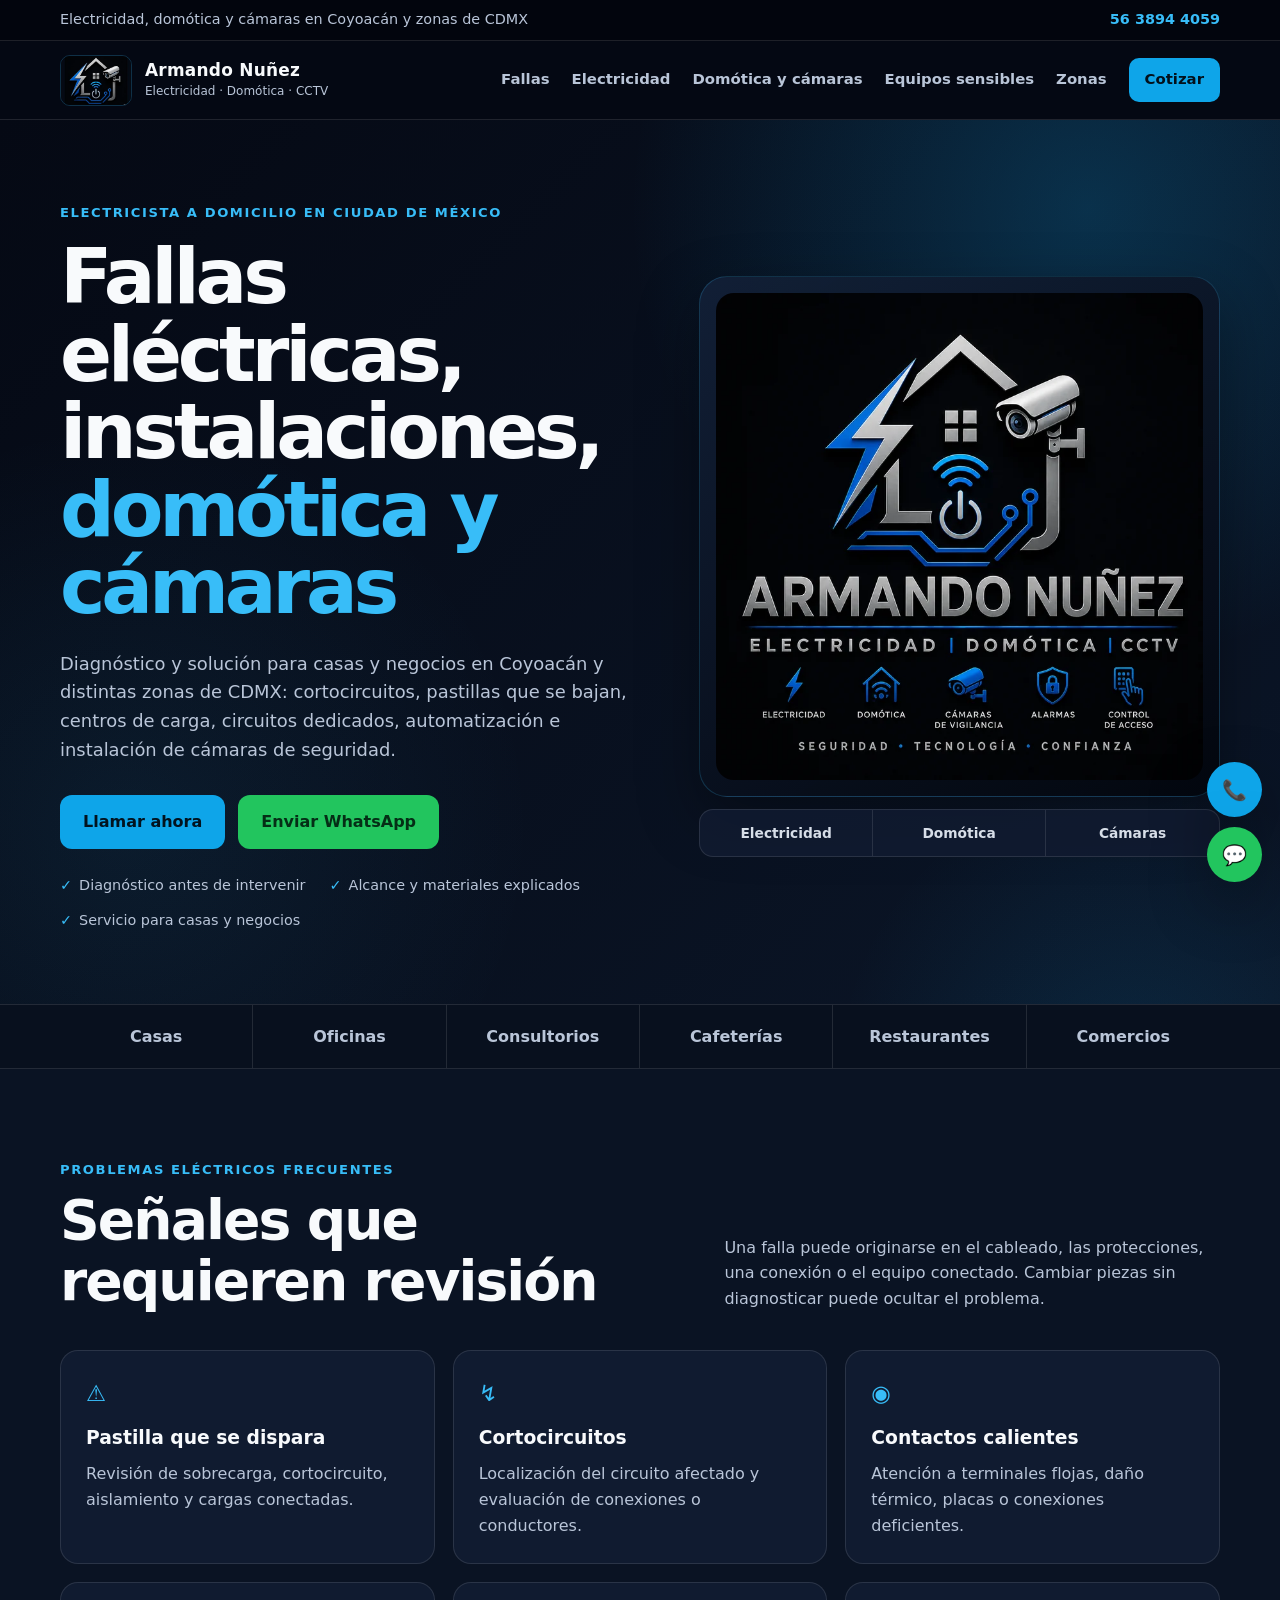
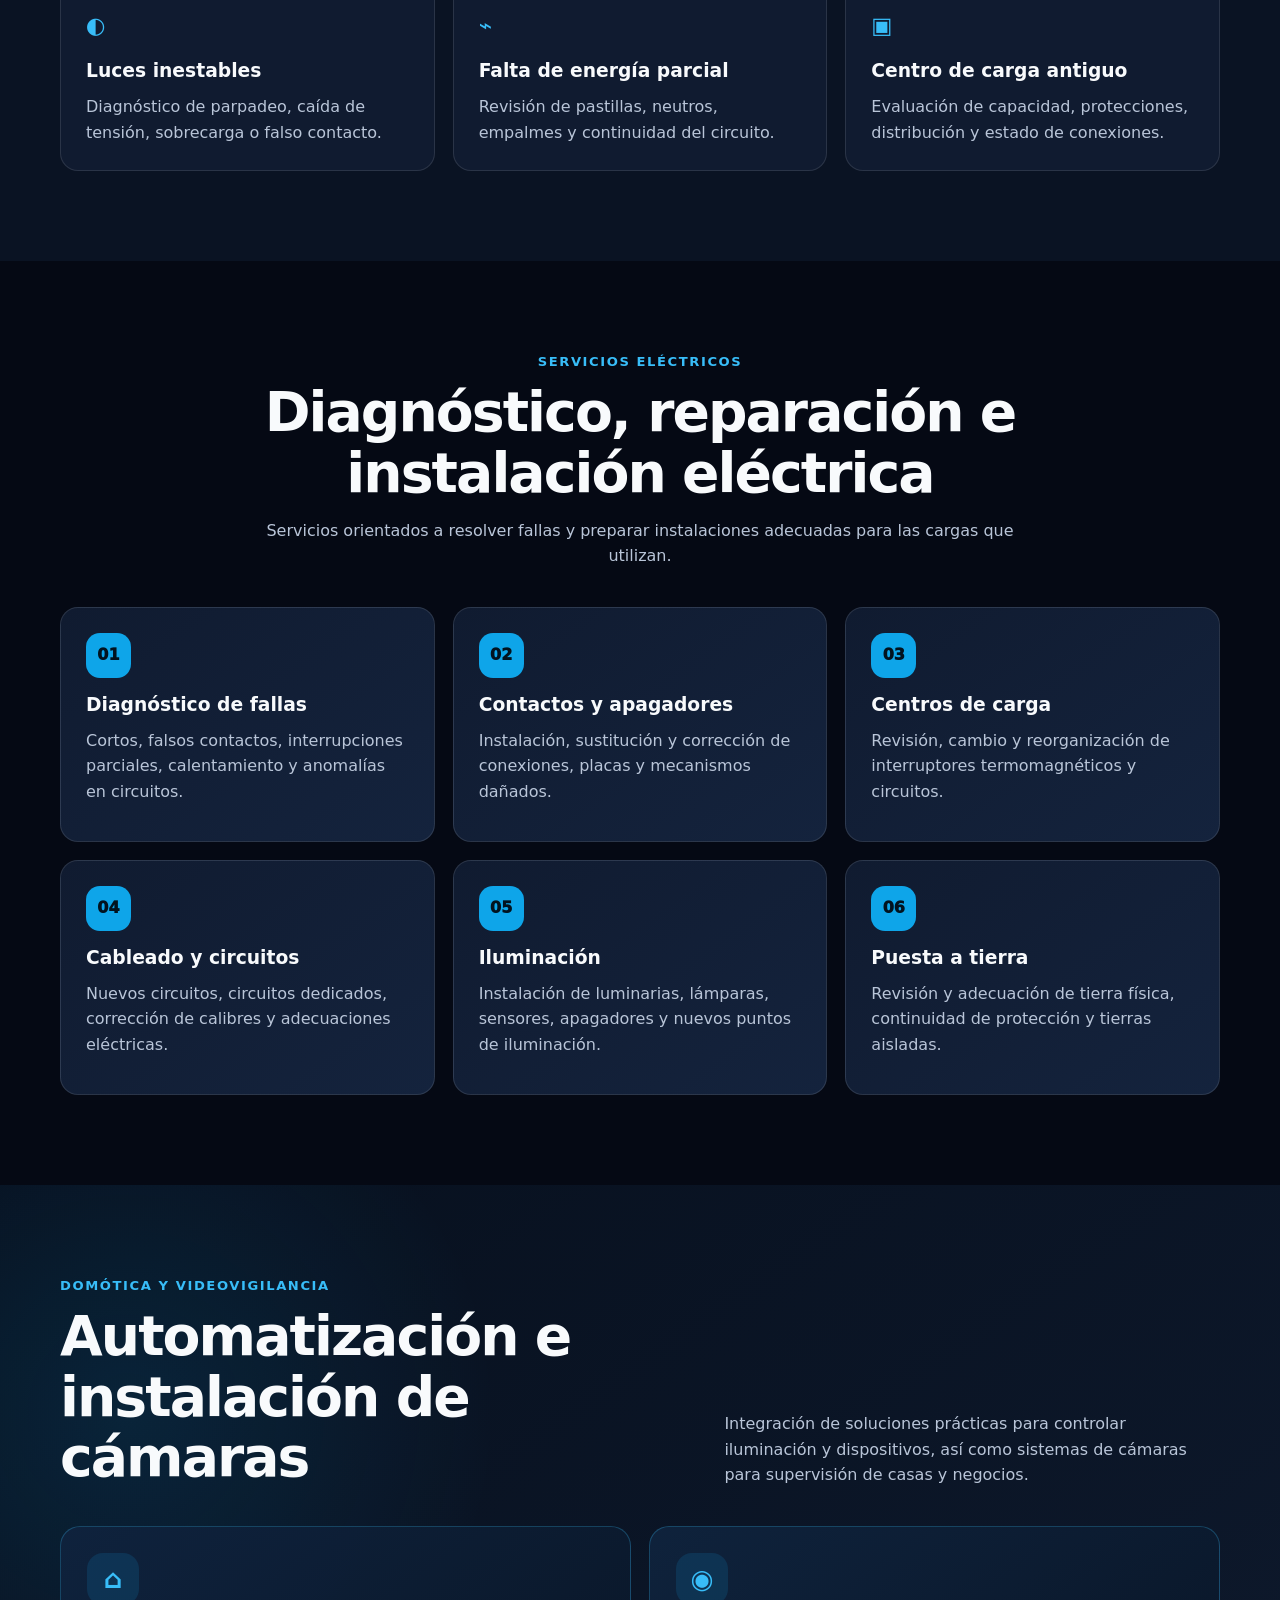
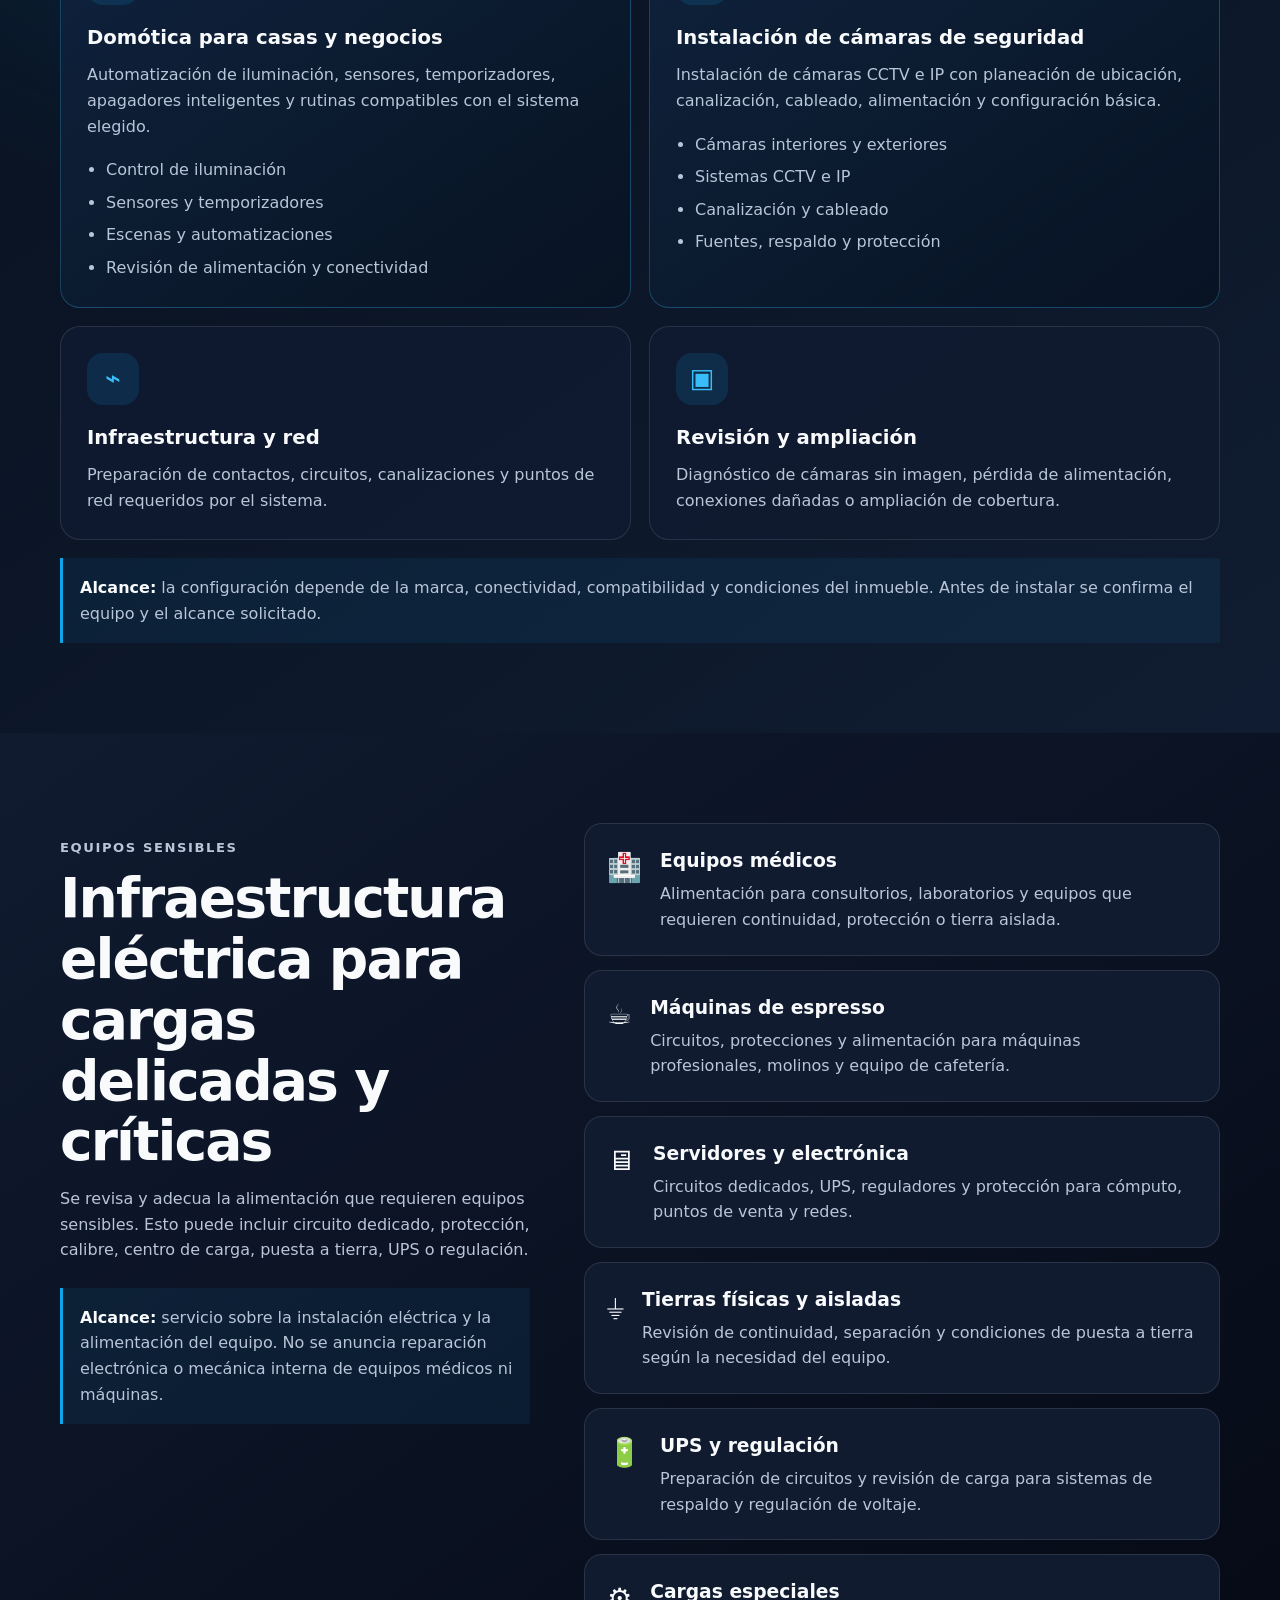
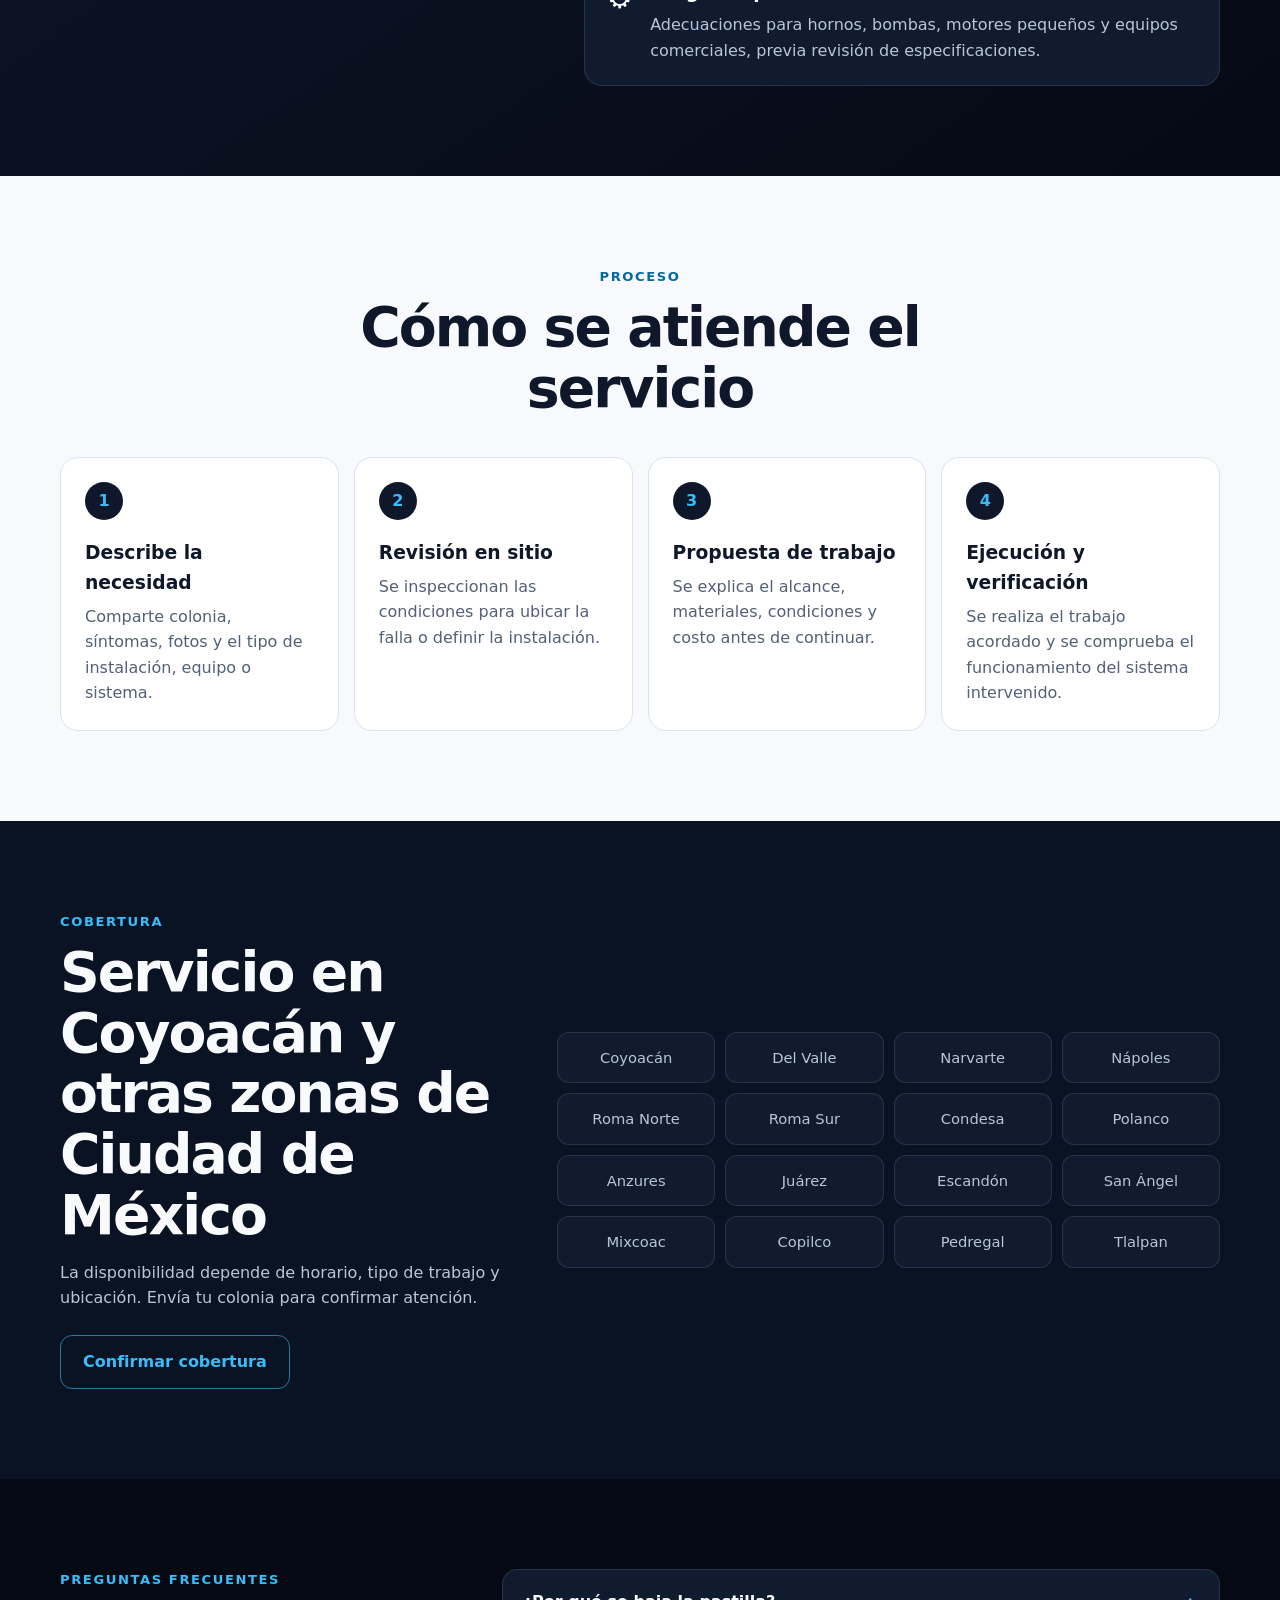
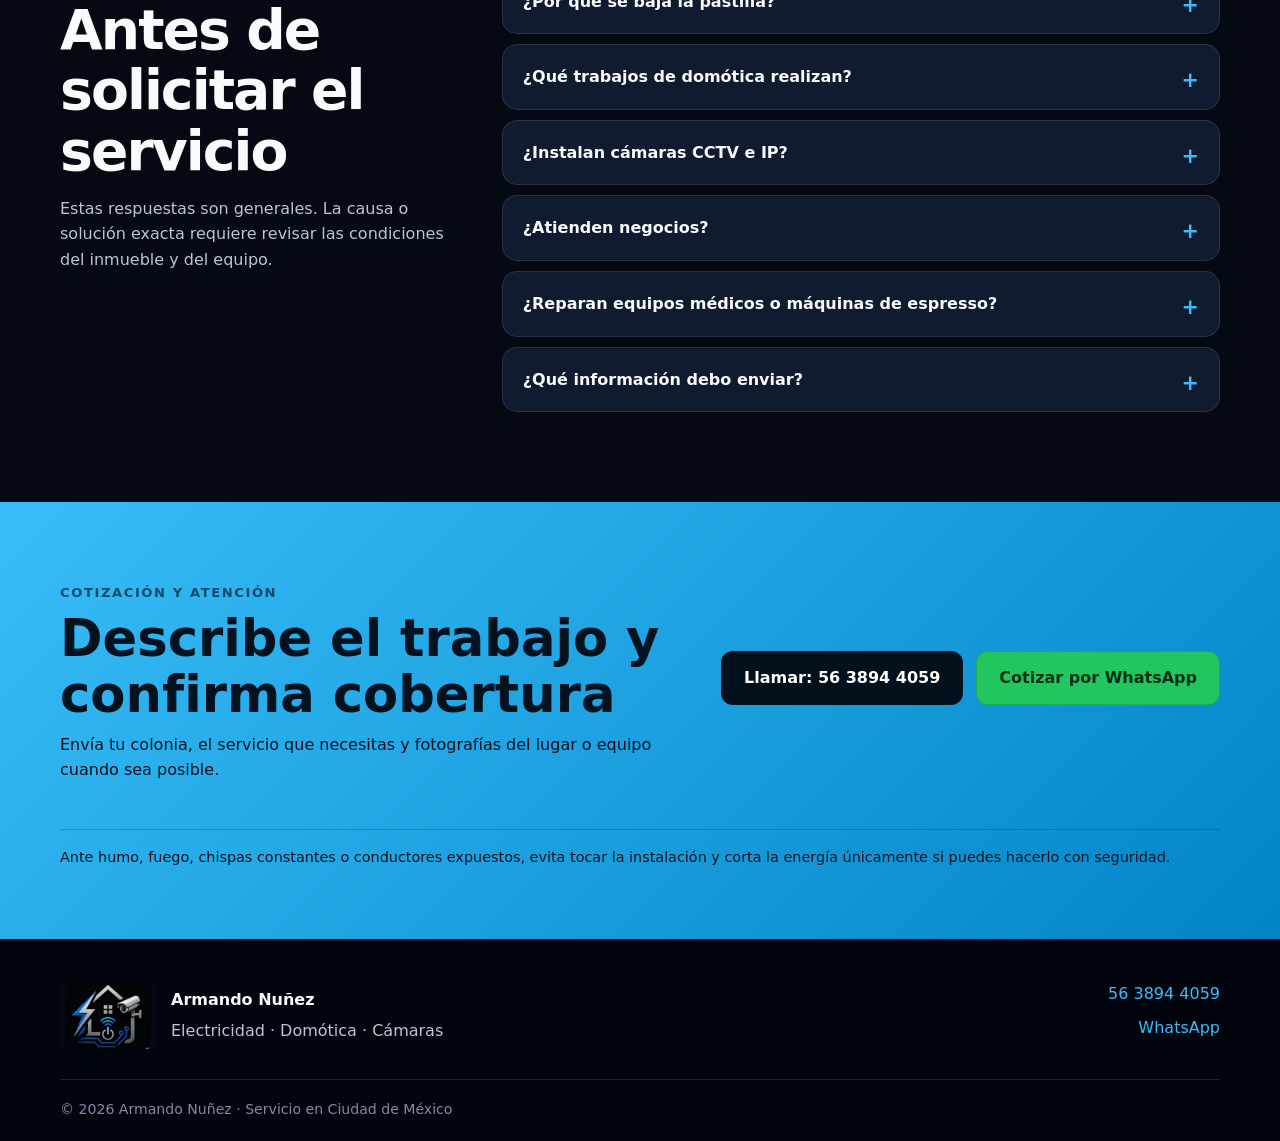
==== commit e15012b5: "UPDATEimages Add images and domotica rrss" ====
--- a/index.html
+++ b/index.html
@@ -3,59 +3,103 @@
 <head>
   <meta charset="UTF-8">
   <meta name="viewport" content="width=device-width, initial-scale=1, viewport-fit=cover">
-  <title>Electricista en Coyoacán y CDMX | Fallas, Instalaciones y Equipos Sensibles</title>
-  <meta name="description" content="Electricista a domicilio en Coyoacán y zonas de CDMX. Diagnóstico de fallas, cortocircuitos, centros de carga, tierras físicas y circuitos para equipos sensibles.">
+
+  <title>Electricista en Coyoacán y CDMX | Domótica y Cámaras</title>
+  <meta name="description" content="Electricista en Coyoacán y CDMX. Diagnóstico de fallas, instalaciones, centros de carga, equipos sensibles, domótica e instalación de cámaras de seguridad.">
   <meta name="robots" content="index,follow,max-image-preview:large">
-  <meta name="theme-color" content="#0b1220">
+  <meta name="theme-color" content="#050914">
+
   <link rel="canonical" href="https://armando-np.github.io/armando-np.github.io-electricista-coyoacan-/">
   <link rel="icon" href="assets/favicon.svg" type="image/svg+xml">
+  <link rel="apple-touch-icon" href="assets/icon-192.png">
   <link rel="manifest" href="site.webmanifest">
+  <link rel="preload" href="assets/logo-armando-nunez.webp" as="image" type="image/webp">
   <link rel="stylesheet" href="assets/styles.css">
 
   <meta property="og:type" content="website">
   <meta property="og:locale" content="es_MX">
-  <meta property="og:title" content="Electricista en Coyoacán y CDMX">
-  <meta property="og:description" content="Diagnóstico, reparación e instalación eléctrica para casas y negocios, incluidos equipos sensibles.">
+  <meta property="og:site_name" content="Armando Nuñez | Electricidad, Domótica y CCTV">
+  <meta property="og:title" content="Electricista en Coyoacán y CDMX | Domótica y Cámaras">
+  <meta property="og:description" content="Fallas eléctricas, instalaciones, equipos sensibles, automatización e instalación de cámaras de seguridad en Ciudad de México.">
   <meta property="og:url" content="https://armando-np.github.io/armando-np.github.io-electricista-coyoacan-/">
-  <meta property="og:image" content="https://armando-np.github.io/armando-np.github.io-electricista-coyoacan-/assets/og-image.svg">
+  <meta property="og:image" content="https://armando-np.github.io/armando-np.github.io-electricista-coyoacan-/assets/og-image.webp">
+  <meta property="og:image:width" content="1200">
+  <meta property="og:image:height" content="630">
+  <meta property="og:image:alt" content="Logo de Armando Nuñez: electricidad, domótica y cámaras de vigilancia">
 
   <script type="application/ld+json">
   {
-    "@context":"https://schema.org",
-    "@type":"Electrician",
-    "name":"Armando Nuñez - Servicio Eléctrico",
-    "url":"https://armando-np.github.io/armando-np.github.io-electricista-coyoacan-/",
-    "telephone":"+52 56 3894 4059",
-    "description":"Diagnóstico, reparación e instalación eléctrica para casas y negocios en Coyoacán y zonas de Ciudad de México.",
-    "areaServed":[
-      "Coyoacán","Del Valle","Narvarte","Nápoles","Roma Norte","Roma Sur","Condesa","Polanco","Anzures","Escandón","Juárez","San Ángel","Mixcoac","Copilco","Tlalpan"
+    "@context": "https://schema.org",
+    "@type": "Electrician",
+    "name": "Armando Nuñez | Electricidad, Domótica y CCTV",
+    "url": "https://armando-np.github.io/armando-np.github.io-electricista-coyoacan-/",
+    "logo": "https://armando-np.github.io/armando-np.github.io-electricista-coyoacan-/assets/logo-armando-nunez.webp",
+    "image": "https://armando-np.github.io/armando-np.github.io-electricista-coyoacan-/assets/og-image.webp",
+    "telephone": "+52 56 3894 4059",
+    "description": "Diagnóstico, reparación e instalación eléctrica, domótica e instalación de cámaras de seguridad para casas y negocios en Coyoacán y otras zonas de Ciudad de México.",
+    "areaServed": [
+      "Coyoacán", "Del Valle", "Narvarte", "Nápoles", "Roma Norte", "Roma Sur",
+      "Condesa", "Polanco", "Anzures", "Juárez", "Escandón", "San Ángel",
+      "Mixcoac", "Copilco", "Pedregal", "Tlalpan"
     ],
-    "serviceType":[
-      "Diagnóstico de fallas eléctricas","Reparación de cortocircuitos","Centros de carga","Tierras físicas y aisladas","Circuitos dedicados","Instalaciones para equipos sensibles"
+    "serviceType": [
+      "Diagnóstico de fallas eléctricas",
+      "Reparación de cortocircuitos",
+      "Instalaciones eléctricas",
+      "Centros de carga",
+      "Tierras físicas y aisladas",
+      "Circuitos para equipos sensibles",
+      "Domótica y automatización",
+      "Instalación de cámaras de seguridad CCTV e IP"
     ],
-    "priceRange":"$$"
+    "priceRange": "$$"
   }
   </script>
 
   <script type="application/ld+json">
   {
-    "@context":"https://schema.org",
-    "@type":"FAQPage",
-    "mainEntity":[
+    "@context": "https://schema.org",
+    "@type": "FAQPage",
+    "mainEntity": [
       {
-        "@type":"Question",
-        "name":"¿Por qué se baja la pastilla eléctrica?",
-        "acceptedAnswer":{"@type":"Answer","text":"Puede deberse a una sobrecarga, un cortocircuito, una conexión defectuosa o un equipo con falla. Se requiere diagnóstico antes de cambiar la pastilla."}
+        "@type": "Question",
+        "name": "¿Por qué se baja la pastilla eléctrica?",
+        "acceptedAnswer": {
+          "@type": "Answer",
+          "text": "Puede deberse a una sobrecarga, un cortocircuito, una conexión defectuosa o un equipo con falla. Se requiere diagnóstico antes de cambiar la protección."
+        }
       },
       {
-        "@type":"Question",
-        "name":"¿Atienden equipos médicos y máquinas de espresso?",
-        "acceptedAnswer":{"@type":"Answer","text":"Se atiende la infraestructura eléctrica que alimenta equipos sensibles: circuitos dedicados, protecciones, tierras físicas o aisladas, centros de carga, UPS y calidad de alimentación. No se anuncia reparación interna del equipo."}
+        "@type": "Question",
+        "name": "¿Qué trabajos de domótica realizan?",
+        "acceptedAnswer": {
+          "@type": "Answer",
+          "text": "Se realizan automatizaciones para iluminación, sensores, temporizadores, controles y dispositivos compatibles, previa revisión de la instalación y del sistema solicitado."
+        }
       },
       {
-        "@type":"Question",
-        "name":"¿En qué zonas ofrecen servicio?",
-        "acceptedAnswer":{"@type":"Answer","text":"Se atiende Coyoacán y, sujeto a disponibilidad, zonas como Del Valle, Narvarte, Nápoles, Roma, Condesa, Polanco, Anzures, Escandón, San Ángel, Mixcoac, Copilco y Tlalpan."}
+        "@type": "Question",
+        "name": "¿Instalan cámaras de seguridad?",
+        "acceptedAnswer": {
+          "@type": "Answer",
+          "text": "Sí. Se realizan instalaciones de cámaras CCTV e IP, incluyendo ubicación, canalización, cableado, alimentación y configuración básica del sistema según el alcance acordado."
+        }
+      },
+      {
+        "@type": "Question",
+        "name": "¿Atienden equipos médicos y máquinas de espresso?",
+        "acceptedAnswer": {
+          "@type": "Answer",
+          "text": "Se atiende la infraestructura eléctrica que alimenta equipos sensibles: circuitos dedicados, protecciones, tierras físicas o aisladas, centros de carga, UPS y calidad de alimentación. No se anuncia reparación interna del equipo."
+        }
+      },
+      {
+        "@type": "Question",
+        "name": "¿En qué zonas ofrecen servicio?",
+        "acceptedAnswer": {
+          "@type": "Answer",
+          "text": "Se atiende Coyoacán y, sujeto a disponibilidad, zonas como Del Valle, Narvarte, Nápoles, Roma, Condesa, Polanco, Anzures, Escandón, San Ángel, Mixcoac, Copilco y Tlalpan."
+        }
       }
     ]
   }
@@ -66,24 +110,31 @@
 
   <div class="utility-bar">
     <div class="container utility-content">
-      <span>Servicio eléctrico en Coyoacán y zonas de CDMX</span>
-      <a href="tel:+525638944059">56 3894 4059</a>
+      <span>Electricidad, domótica y cámaras en Coyoacán y zonas de CDMX</span>
+      <a class="track-call" href="tel:+525638944059">56 3894 4059</a>
     </div>
   </div>
 
   <header class="site-header" id="inicio">
     <div class="container nav-wrap">
-      <a class="brand" href="#inicio" aria-label="Inicio">
-        <span class="brand-mark" aria-hidden="true">⚡</span>
-        <span><strong>Servicio Eléctrico</strong><small>Coyoacán y CDMX</small></span>
+      <a class="brand" href="#inicio" aria-label="Ir al inicio">
+        <img src="assets/brand-emblem.webp" width="72" height="51" alt="Emblema de Armando Nuñez">
+        <span>
+          <strong>Armando Nuñez</strong>
+          <small>Electricidad · Domótica · CCTV</small>
+        </span>
       </a>
-      <button class="menu-button" type="button" aria-expanded="false" aria-controls="main-nav">Menú</button>
+
+      <button class="menu-button" type="button" aria-expanded="false" aria-controls="main-nav">
+        Menú
+      </button>
+
       <nav id="main-nav" class="main-nav" aria-label="Navegación principal">
-        <a href="#problemas">Problemas</a>
-        <a href="#servicios">Servicios</a>
-        <a href="#especialidades">Especialidades</a>
+        <a href="#problemas">Fallas</a>
+        <a href="#servicios">Electricidad</a>
+        <a href="#automatizacion">Domótica y cámaras</a>
+        <a href="#especialidades">Equipos sensibles</a>
         <a href="#zonas">Zonas</a>
-        <a href="#preguntas">Preguntas</a>
         <a class="nav-cta" href="#contacto">Cotizar</a>
       </nav>
     </div>
@@ -93,50 +144,80 @@
     <section class="hero">
       <div class="container hero-grid">
         <div class="hero-copy">
-          <p class="eyebrow">Electricista a domicilio</p>
-          <h1>Solución de fallas e instalaciones eléctricas en <span>Coyoacán y CDMX</span></h1>
-          <p class="hero-lead">Diagnóstico para casas y negocios: pastillas que se bajan, cortocircuitos, contactos sin corriente, centros de carga, cableado y alimentación para equipos sensibles.</p>
+          <p class="eyebrow">Electricista a domicilio en Ciudad de México</p>
+          <h1>Fallas eléctricas, instalaciones, <span>domótica y cámaras</span></h1>
+          <p class="hero-lead">
+            Diagnóstico y solución para casas y negocios en Coyoacán y distintas zonas de CDMX:
+            cortocircuitos, pastillas que se bajan, centros de carga, circuitos dedicados,
+            automatización e instalación de cámaras de seguridad.
+          </p>
+
           <div class="hero-actions">
             <a class="button button-primary track-call" href="tel:+525638944059">Llamar ahora</a>
-            <a class="button button-whatsapp track-whatsapp" href="https://wa.me/525638944059?text=Hola%2C%20necesito%20una%20cotizaci%C3%B3n%20de%20servicio%20el%C3%A9ctrico.%20Mi%20colonia%20es%3A%20" target="_blank" rel="noopener noreferrer">Enviar WhatsApp</a>
+            <a
+              class="button button-whatsapp track-whatsapp"
+              href="https://wa.me/525638944059?text=Hola%2C%20necesito%20una%20cotizaci%C3%B3n.%20El%20servicio%20que%20necesito%20es%3A%20"
+              target="_blank"
+              rel="noopener noreferrer"
+            >Enviar WhatsApp</a>
           </div>
+
           <ul class="trust-list" aria-label="Características del servicio">
             <li>Diagnóstico antes de intervenir</li>
-            <li>Explicación de trabajo y materiales</li>
-            <li>Atención residencial y para negocios</li>
+            <li>Alcance y materiales explicados</li>
+            <li>Servicio para casas y negocios</li>
           </ul>
         </div>
 
-        <aside class="diagnostic-card" aria-label="Problemas frecuentes">
-          <p class="card-kicker">¿Presentas alguno de estos síntomas?</p>
-          <ul>
-            <li><span>01</span><div><strong>Se baja la pastilla</strong><small>Al conectar un equipo o sin causa aparente.</small></div></li>
-            <li><span>02</span><div><strong>Una zona quedó sin luz</strong><small>Habitaciones, contactos o circuitos completos.</small></div></li>
-            <li><span>03</span><div><strong>Chispas u olor a quemado</strong><small>En contactos, apagadores o centro de carga.</small></div></li>
-            <li><span>04</span><div><strong>Luces que parpadean</strong><small>Variaciones, conexiones flojas o sobrecarga.</small></div></li>
-          </ul>
-          <a class="text-link" href="#contacto">Solicitar diagnóstico →</a>
-        </aside>
+        <div class="hero-visual">
+          <div class="logo-panel">
+            <img
+              src="assets/logo-armando-nunez.webp"
+              width="760"
+              height="760"
+              alt="Armando Nuñez, electricidad, domótica y cámaras de vigilancia"
+              fetchpriority="high"
+            >
+          </div>
+
+          <div class="hero-service-strip" aria-label="Servicios principales">
+            <span>Electricidad</span>
+            <span>Domótica</span>
+            <span>Cámaras</span>
+          </div>
+        </div>
       </div>
     </section>
 
     <section class="quick-proof" aria-label="Tipos de clientes">
       <div class="container proof-grid">
-        <span>Casas</span><span>Oficinas</span><span>Consultorios</span><span>Cafeterías</span><span>Restaurantes</span><span>Comercios</span>
+        <span>Casas</span>
+        <span>Oficinas</span>
+        <span>Consultorios</span>
+        <span>Cafeterías</span>
+        <span>Restaurantes</span>
+        <span>Comercios</span>
       </div>
     </section>
 
     <section id="problemas" class="section section-dark">
       <div class="container">
         <div class="section-heading split-heading">
-          <div><p class="section-label">Problemas frecuentes</p><h2>Señales que no conviene ignorar</h2></div>
-          <p>Una falla puede originarse en el cableado, las protecciones, una conexión o el equipo conectado. Cambiar piezas sin diagnosticar puede ocultar el problema.</p>
-        </div>
+          <div>
+            <p class="section-label">Problemas eléctricos frecuentes</p>
+            <h2>Señales que requieren revisión</h2>
+          </div>
+          <p>
+            Una falla puede originarse en el cableado, las protecciones, una conexión o el equipo conectado.
+            Cambiar piezas sin diagnosticar puede ocultar el problema.
+          </p>
+        </div>
+
         <div class="feature-grid">
-          <article class="feature"><span>⚠</span><h3>Pastilla que se dispara</h3><p>Revisión de sobrecarga, corto, aislamiento y aparatos conectados.</p></article>
+          <article class="feature"><span>⚠</span><h3>Pastilla que se dispara</h3><p>Revisión de sobrecarga, cortocircuito, aislamiento y cargas conectadas.</p></article>
           <article class="feature"><span>↯</span><h3>Cortocircuitos</h3><p>Localización del circuito afectado y evaluación de conexiones o conductores.</p></article>
           <article class="feature"><span>◉</span><h3>Contactos calientes</h3><p>Atención a terminales flojas, daño térmico, placas o conexiones deficientes.</p></article>
-          <article class="feature"><span>◐</span><h3>Luces inestables</h3><p>Diagnóstico de parpadeo, caída de tensión o falsos contactos.</p></article>
+          <article class="feature"><span>◐</span><h3>Luces inestables</h3><p>Diagnóstico de parpadeo, caída de tensión, sobrecarga o falso contacto.</p></article>
           <article class="feature"><span>⌁</span><h3>Falta de energía parcial</h3><p>Revisión de pastillas, neutros, empalmes y continuidad del circuito.</p></article>
           <article class="feature"><span>▣</span><h3>Centro de carga antiguo</h3><p>Evaluación de capacidad, protecciones, distribución y estado de conexiones.</p></article>
         </div>
@@ -147,9 +228,10 @@
       <div class="container">
         <div class="section-heading centered">
           <p class="section-label">Servicios eléctricos</p>
-          <h2>Reparación, adecuación e instalación</h2>
-          <p>Servicios orientados a resolver fallas y preparar instalaciones seguras para las cargas que realmente utilizan.</p>
-        </div>
+          <h2>Diagnóstico, reparación e instalación eléctrica</h2>
+          <p>Servicios orientados a resolver fallas y preparar instalaciones adecuadas para las cargas que utilizan.</p>
+        </div>
+
         <div class="service-grid">
           <article class="service-card"><div class="service-icon">01</div><h3>Diagnóstico de fallas</h3><p>Cortos, falsos contactos, interrupciones parciales, calentamiento y anomalías en circuitos.</p></article>
           <article class="service-card"><div class="service-icon">02</div><h3>Contactos y apagadores</h3><p>Instalación, sustitución y corrección de conexiones, placas y mecanismos dañados.</p></article>
@@ -161,6 +243,62 @@
       </div>
     </section>
 
+    <section id="automatizacion" class="section smart-section">
+      <div class="container">
+        <div class="section-heading split-heading">
+          <div>
+            <p class="section-label">Domótica y videovigilancia</p>
+            <h2>Automatización e instalación de cámaras</h2>
+          </div>
+          <p>
+            Integración de soluciones prácticas para controlar iluminación y dispositivos, así como sistemas de cámaras para supervisión de casas y negocios.
+          </p>
+        </div>
+
+        <div class="smart-grid">
+          <article class="smart-card smart-card-featured">
+            <div class="smart-icon">⌂</div>
+            <h3>Domótica para casas y negocios</h3>
+            <p>Automatización de iluminación, sensores, temporizadores, apagadores inteligentes y rutinas compatibles con el sistema elegido.</p>
+            <ul>
+              <li>Control de iluminación</li>
+              <li>Sensores y temporizadores</li>
+              <li>Escenas y automatizaciones</li>
+              <li>Revisión de alimentación y conectividad</li>
+            </ul>
+          </article>
+
+          <article class="smart-card smart-card-featured">
+            <div class="smart-icon">◉</div>
+            <h3>Instalación de cámaras de seguridad</h3>
+            <p>Instalación de cámaras CCTV e IP con planeación de ubicación, canalización, cableado, alimentación y configuración básica.</p>
+            <ul>
+              <li>Cámaras interiores y exteriores</li>
+              <li>Sistemas CCTV e IP</li>
+              <li>Canalización y cableado</li>
+              <li>Fuentes, respaldo y protección</li>
+            </ul>
+          </article>
+
+          <article class="smart-card">
+            <div class="smart-icon">⌁</div>
+            <h3>Infraestructura y red</h3>
+            <p>Preparación de contactos, circuitos, canalizaciones y puntos de red requeridos por el sistema.</p>
+          </article>
+
+          <article class="smart-card">
+            <div class="smart-icon">▣</div>
+            <h3>Revisión y ampliación</h3>
+            <p>Diagnóstico de cámaras sin imagen, pérdida de alimentación, conexiones dañadas o ampliación de cobertura.</p>
+          </article>
+        </div>
+
+        <p class="scope-note wide-note">
+          <strong>Alcance:</strong> la configuración depende de la marca, conectividad, compatibilidad y condiciones del inmueble. Antes de instalar se confirma el equipo y el alcance solicitado.
+        </p>
+      </div>
+    </section>
+
     <section id="especialidades" class="section specialty-section">
       <div class="container specialty-layout">
         <div class="specialty-intro">
@@ -169,11 +307,12 @@
           <p>Se revisa y adecua la alimentación que requieren equipos sensibles. Esto puede incluir circuito dedicado, protección, calibre, centro de carga, puesta a tierra, UPS o regulación.</p>
           <div class="scope-note"><strong>Alcance:</strong> servicio sobre la instalación eléctrica y la alimentación del equipo. No se anuncia reparación electrónica o mecánica interna de equipos médicos ni máquinas.</div>
         </div>
+
         <div class="specialty-cards">
           <article><span>🏥</span><div><h3>Equipos médicos</h3><p>Alimentación para consultorios, laboratorios y equipos que requieren continuidad, protección o tierra aislada.</p></div></article>
           <article><span>☕</span><div><h3>Máquinas de espresso</h3><p>Circuitos, protecciones y alimentación para máquinas profesionales, molinos y equipo de cafetería.</p></div></article>
-          <article><span>🖥</span><div><h3>Servidores y electrónica</h3><p>Circuitos dedicados, UPS, reguladores y protección para cómputo, CCTV, POS y redes.</p></div></article>
-          <article><span>⏚</span><div><h3>Tierras físicas y aisladas</h3><p>Revisión de continuidad, separación y condiciones de la puesta a tierra según la necesidad del equipo.</p></div></article>
+          <article><span>🖥</span><div><h3>Servidores y electrónica</h3><p>Circuitos dedicados, UPS, reguladores y protección para cómputo, puntos de venta y redes.</p></div></article>
+          <article><span>⏚</span><div><h3>Tierras físicas y aisladas</h3><p>Revisión de continuidad, separación y condiciones de puesta a tierra según la necesidad del equipo.</p></div></article>
           <article><span>🔋</span><div><h3>UPS y regulación</h3><p>Preparación de circuitos y revisión de carga para sistemas de respaldo y regulación de voltaje.</p></div></article>
           <article><span>⚙</span><div><h3>Cargas especiales</h3><p>Adecuaciones para hornos, bombas, motores pequeños y equipos comerciales, previa revisión de especificaciones.</p></div></article>
         </div>
@@ -184,10 +323,10 @@
       <div class="container">
         <div class="section-heading centered"><p class="section-label">Proceso</p><h2>Cómo se atiende el servicio</h2></div>
         <ol class="process-list">
-          <li><span>1</span><div><h3>Describe la falla</h3><p>Comparte colonia, síntomas, fotos y, si aplica, datos de placa del equipo.</p></div></li>
-          <li><span>2</span><div><h3>Diagnóstico en sitio</h3><p>Se revisa la instalación para ubicar el origen antes de proponer cambios.</p></div></li>
+          <li><span>1</span><div><h3>Describe la necesidad</h3><p>Comparte colonia, síntomas, fotos y el tipo de instalación, equipo o sistema.</p></div></li>
+          <li><span>2</span><div><h3>Revisión en sitio</h3><p>Se inspeccionan las condiciones para ubicar la falla o definir la instalación.</p></div></li>
           <li><span>3</span><div><h3>Propuesta de trabajo</h3><p>Se explica el alcance, materiales, condiciones y costo antes de continuar.</p></div></li>
-          <li><span>4</span><div><h3>Ejecución y verificación</h3><p>Se realiza el trabajo acordado y se comprueba el funcionamiento del circuito intervenido.</p></div></li>
+          <li><span>4</span><div><h3>Ejecución y verificación</h3><p>Se realiza el trabajo acordado y se comprueba el funcionamiento del sistema intervenido.</p></div></li>
         </ol>
       </div>
     </section>
@@ -198,24 +337,38 @@
           <p class="section-label">Cobertura</p>
           <h2>Servicio en Coyoacán y otras zonas de Ciudad de México</h2>
           <p class="area-lead">La disponibilidad depende de horario, tipo de trabajo y ubicación. Envía tu colonia para confirmar atención.</p>
-          <a class="button button-outline track-whatsapp" href="https://wa.me/525638944059?text=Hola%2C%20quiero%20confirmar%20cobertura.%20Mi%20colonia%20es%3A%20" target="_blank" rel="noopener noreferrer">Confirmar cobertura</a>
-        </div>
+          <a
+            class="button button-outline track-whatsapp"
+            href="https://wa.me/525638944059?text=Hola%2C%20quiero%20confirmar%20cobertura.%20Mi%20colonia%20es%3A%20"
+            target="_blank"
+            rel="noopener noreferrer"
+          >Confirmar cobertura</a>
+        </div>
+
         <div class="area-list" aria-label="Zonas de servicio">
-          <span>Coyoacán</span><span>Del Valle</span><span>Narvarte</span><span>Nápoles</span><span>Roma Norte</span><span>Roma Sur</span><span>Condesa</span><span>Polanco</span><span>Anzures</span><span>Juárez</span><span>Escandón</span><span>San Ángel</span><span>Mixcoac</span><span>Copilco</span><span>Pedregal</span><span>Tlalpan</span>
+          <span>Coyoacán</span><span>Del Valle</span><span>Narvarte</span><span>Nápoles</span>
+          <span>Roma Norte</span><span>Roma Sur</span><span>Condesa</span><span>Polanco</span>
+          <span>Anzures</span><span>Juárez</span><span>Escandón</span><span>San Ángel</span>
+          <span>Mixcoac</span><span>Copilco</span><span>Pedregal</span><span>Tlalpan</span>
         </div>
       </div>
     </section>
 
     <section id="preguntas" class="section faq-section">
       <div class="container faq-layout">
-        <div class="section-heading"><p class="section-label">Preguntas frecuentes</p><h2>Antes de solicitar el servicio</h2><p>Estas respuestas son generales. La causa exacta requiere revisión de la instalación.</p></div>
+        <div class="section-heading">
+          <p class="section-label">Preguntas frecuentes</p>
+          <h2>Antes de solicitar el servicio</h2>
+          <p>Estas respuestas son generales. La causa o solución exacta requiere revisar las condiciones del inmueble y del equipo.</p>
+        </div>
+
         <div class="faq-list">
           <details><summary>¿Por qué se baja la pastilla?</summary><p>Puede existir sobrecarga, corto, fuga, conexión dañada o un aparato defectuoso. No conviene instalar una pastilla de mayor capacidad sin comprobar el calibre y la carga del circuito.</p></details>
-          <details><summary>¿Qué hago si un contacto huele a quemado?</summary><p>Deja de utilizarlo. Si es posible hacerlo con seguridad, desconecta el circuito correspondiente y solicita revisión. No manipules conexiones calientes o expuestas.</p></details>
+          <details><summary>¿Qué trabajos de domótica realizan?</summary><p>Automatización de iluminación, sensores, temporizadores, apagadores inteligentes y rutinas compatibles. El alcance depende del sistema, la red y la instalación existente.</p></details>
+          <details><summary>¿Instalan cámaras CCTV e IP?</summary><p>Sí. Se puede incluir ubicación, montaje, canalización, cableado, alimentación y configuración básica, de acuerdo con el sistema y el alcance cotizado.</p></details>
           <details><summary>¿Atienden negocios?</summary><p>Sí. Se atienden oficinas, consultorios, cafeterías, restaurantes, comercios y otros negocios, sujeto al alcance y disponibilidad.</p></details>
-          <details><summary>¿Reparan equipos médicos o máquinas de espresso?</summary><p>Se atiende la infraestructura eléctrica que alimenta el equipo. La reparación interna electrónica, mecánica o clínica del equipo requiere al técnico autorizado correspondiente.</p></details>
-          <details><summary>¿Qué información debo enviar?</summary><p>Colonia, descripción del problema, fotos del centro de carga o punto afectado y, para equipos, una foto legible de la placa de datos.</p></details>
-          <details><summary>¿La visita incluye materiales?</summary><p>El alcance y los materiales se confirman después de conocer el trabajo. La propuesta debe indicar por separado lo necesario antes de ejecutar.</p></details>
+          <details><summary>¿Reparan equipos médicos o máquinas de espresso?</summary><p>Se atiende la infraestructura eléctrica que alimenta el equipo. La reparación interna electrónica, mecánica o clínica requiere al técnico autorizado correspondiente.</p></details>
+          <details><summary>¿Qué información debo enviar?</summary><p>Colonia, descripción del problema, fotos del punto afectado y, para equipos o cámaras, modelo o fotografías de sus especificaciones.</p></details>
         </div>
       </div>
     </section>
@@ -223,30 +376,43 @@
     <section id="contacto" class="contact-section">
       <div class="container contact-panel">
         <div>
-          <p class="section-label">Contacto</p>
-          <h2>Solicita diagnóstico o cotización</h2>
-          <p>Envía tu colonia, una descripción del problema y fotografías cuando sea posible.</p>
-        </div>
+          <p class="section-label">Cotización y atención</p>
+          <h2>Describe el trabajo y confirma cobertura</h2>
+          <p>Envía tu colonia, el servicio que necesitas y fotografías del lugar o equipo cuando sea posible.</p>
+        </div>
+
         <div class="contact-actions">
-          <a class="button button-primary track-call" href="tel:+525638944059">Llamar al 56 3894 4059</a>
-          <a class="button button-whatsapp track-whatsapp" href="https://wa.me/525638944059?text=Hola%2C%20necesito%20una%20cotizaci%C3%B3n.%20Mi%20colonia%20es%3A%20%0AEl%20problema%20es%3A%20" target="_blank" rel="noopener noreferrer">Cotizar por WhatsApp</a>
-        </div>
-        <p class="safety-note">Si hay fuego, humo intenso o riesgo inmediato, aléjate del área y contacta a los servicios de emergencia. No toques conductores expuestos.</p>
+          <a class="button button-primary track-call" href="tel:+525638944059">Llamar: 56 3894 4059</a>
+          <a
+            class="button button-whatsapp track-whatsapp"
+            href="https://wa.me/525638944059?text=Hola%2C%20necesito%20una%20cotizaci%C3%B3n.%20Mi%20colonia%20es%3A%20"
+            target="_blank"
+            rel="noopener noreferrer"
+          >Cotizar por WhatsApp</a>
+        </div>
+
+        <p class="safety-note">Ante humo, fuego, chispas constantes o conductores expuestos, evita tocar la instalación y corta la energía únicamente si puedes hacerlo con seguridad.</p>
       </div>
     </section>
   </main>
 
   <footer class="site-footer">
     <div class="container footer-grid">
-      <div><strong>Servicio Eléctrico</strong><p>Coyoacán y zonas de Ciudad de México.</p></div>
-      <div><a href="tel:+525638944059">56 3894 4059</a><a href="#inicio">Volver arriba</a></div>
+      <div class="footer-brand">
+        <img src="assets/brand-emblem.webp" width="96" height="68" alt="Logo de Armando Nuñez">
+        <div><strong>Armando Nuñez</strong><p>Electricidad · Domótica · Cámaras</p></div>
+      </div>
+      <div>
+        <a class="track-call" href="tel:+525638944059">56 3894 4059</a>
+        <a class="track-whatsapp" href="https://wa.me/525638944059" target="_blank" rel="noopener noreferrer">WhatsApp</a>
+      </div>
     </div>
-    <div class="container footer-bottom">© 2026 Armando Nuñez. Información de servicio sujeta a diagnóstico y disponibilidad.</div>
+    <div class="container footer-bottom">© 2026 Armando Nuñez · Servicio en Ciudad de México</div>
   </footer>
 
   <div class="floating-actions" aria-label="Contacto rápido">
-    <a class="floating-button floating-call track-call" href="tel:+525638944059" aria-label="Llamar">☎</a>
-    <a class="floating-button floating-whatsapp track-whatsapp" href="https://wa.me/525638944059?text=Hola%2C%20necesito%20servicio%20el%C3%A9ctrico.%20" target="_blank" rel="noopener noreferrer" aria-label="WhatsApp">✆</a>
+    <a class="floating-button floating-call track-call" href="tel:+525638944059" aria-label="Llamar">📞</a>
+    <a class="floating-button floating-whatsapp track-whatsapp" href="https://wa.me/525638944059" target="_blank" rel="noopener noreferrer" aria-label="Enviar WhatsApp">💬</a>
   </div>
 
   <script src="assets/script.js" defer></script>
--- a/assets/styles.css
+++ b/assets/styles.css
@@ -1 +1,968 @@
-:root{--bg:#0b1220;--bg-2:#111a2c;--surface:#172238;--surface-2:#1d2b45;--text:#f8fafc;--muted:#b8c3d5;--primary:#fbbf24;--primary-2:#f59e0b;--green:#22c55e;--line:rgba(255,255,255,.12);--shadow:0 24px 70px rgba(0,0,0,.28);--radius:20px;--max:1160px}*{box-sizing:border-box;margin:0;padding:0}html{scroll-behavior:smooth}body{font-family:Inter,ui-sans-serif,system-ui,-apple-system,BlinkMacSystemFont,"Segoe UI",sans-serif;background:var(--bg);color:var(--text);line-height:1.65}a{color:inherit;text-decoration:none}button,a{-webkit-tap-highlight-color:transparent}.container{width:min(var(--max),calc(100% - 36px));margin:auto}.skip-link{position:absolute;left:-9999px}.skip-link:focus{left:16px;top:16px;z-index:999;background:#fff;color:#000;padding:10px}.utility-bar{background:#050914;border-bottom:1px solid var(--line);font-size:.9rem}.utility-content{min-height:40px;display:flex;align-items:center;justify-content:space-between;color:var(--muted)}.utility-content a{color:var(--primary);font-weight:800}.site-header{position:sticky;top:0;z-index:50;background:rgba(11,18,32,.92);backdrop-filter:blur(14px);border-bottom:1px solid var(--line)}.nav-wrap{min-height:76px;display:flex;align-items:center;justify-content:space-between;gap:24px}.brand{display:flex;align-items:center;gap:12px}.brand-mark{display:grid;place-items:center;width:44px;height:44px;border-radius:14px;background:var(--primary);color:#111827;font-size:1.35rem}.brand span:last-child{display:flex;flex-direction:column;line-height:1.15}.brand small{color:var(--muted);margin-top:4px}.main-nav{display:flex;align-items:center;gap:24px;font-size:.95rem}.main-nav a{color:var(--muted);font-weight:700}.main-nav a:hover{color:var(--text)}.main-nav .nav-cta{background:var(--primary);color:#111827;padding:10px 16px;border-radius:10px}.menu-button{display:none;background:transparent;border:1px solid var(--line);color:var(--text);padding:9px 12px;border-radius:9px}.hero{position:relative;overflow:hidden;padding:92px 0 78px;background:radial-gradient(circle at 80% 10%,rgba(251,191,36,.22),transparent 34%),linear-gradient(135deg,#0b1220 0%,#111c31 100%)}.hero:after{content:"";position:absolute;inset:auto -12% -45% 35%;height:500px;background:radial-gradient(circle,rgba(34,197,94,.1),transparent 60%);pointer-events:none}.hero-grid{display:grid;grid-template-columns:minmax(0,1.22fr) minmax(320px,.78fr);gap:54px;align-items:center}.eyebrow,.section-label{color:var(--primary);font-size:.84rem;font-weight:900;text-transform:uppercase;letter-spacing:.12em}.hero h1{font-size:clamp(2.65rem,6vw,5.3rem);line-height:1.01;letter-spacing:-.055em;margin-top:14px;max-width:850px}.hero h1 span{color:var(--primary)}.hero-lead{font-size:1.15rem;color:var(--muted);max-width:760px;margin-top:24px}.hero-actions,.contact-actions{display:flex;flex-wrap:wrap;gap:13px;margin-top:30px}.button{display:inline-flex;align-items:center;justify-content:center;min-height:54px;padding:13px 22px;border-radius:12px;border:1px solid transparent;font-weight:900;transition:.2s transform,.2s background,.2s border-color}.button:hover{transform:translateY(-2px)}.button-primary{background:var(--primary);color:#111827}.button-primary:hover{background:var(--primary-2)}.button-whatsapp{background:var(--green);color:#052e16}.button-outline{border-color:rgba(251,191,36,.55);color:var(--primary);margin-top:24px}.trust-list{display:flex;flex-wrap:wrap;gap:16px 24px;list-style:none;color:var(--muted);font-size:.92rem;margin-top:25px}.trust-list li:before{content:"✓";color:#4ade80;margin-right:7px;font-weight:900}.diagnostic-card{position:relative;z-index:1;padding:30px;border:1px solid var(--line);border-radius:26px;background:linear-gradient(160deg,rgba(29,43,69,.95),rgba(16,25,42,.97));box-shadow:var(--shadow)}.card-kicker{color:var(--primary);font-weight:900;margin-bottom:14px}.diagnostic-card ul{list-style:none}.diagnostic-card li{display:flex;gap:15px;padding:16px 0;border-bottom:1px solid var(--line)}.diagnostic-card li>span{flex:0 0 auto;display:grid;place-items:center;width:36px;height:36px;border-radius:12px;background:rgba(251,191,36,.12);color:var(--primary);font-weight:900;font-size:.8rem}.diagnostic-card strong,.diagnostic-card small{display:block}.diagnostic-card small{color:var(--muted);margin-top:3px}.text-link{display:inline-block;color:var(--primary);font-weight:900;margin-top:20px}.quick-proof{border-top:1px solid var(--line);border-bottom:1px solid var(--line);background:#0e1728}.proof-grid{display:grid;grid-template-columns:repeat(6,1fr);text-align:center}.proof-grid span{padding:19px 8px;color:var(--muted);font-weight:800;border-right:1px solid var(--line)}.proof-grid span:last-child{border-right:0}.section{padding:92px 0}.section-dark{background:#0f1829}.section-heading{max-width:760px;margin-bottom:38px}.section-heading h2{font-size:clamp(2rem,4.4vw,3.45rem);line-height:1.1;letter-spacing:-.035em;margin-top:10px}.section-heading>p:last-child,.split-heading>p,.area-lead{color:var(--muted);margin-top:14px}.centered{text-align:center;margin-left:auto;margin-right:auto}.split-heading{max-width:none;display:grid;grid-template-columns:1fr .8fr;gap:60px;align-items:end}.feature-grid,.service-grid{display:grid;grid-template-columns:repeat(3,1fr);gap:18px}.feature,.service-card{padding:25px;border:1px solid var(--line);border-radius:18px;background:var(--surface)}.feature>span{font-size:1.4rem;color:var(--primary)}.feature h3,.service-card h3{margin:12px 0 8px}.feature p,.service-card p{color:var(--muted)}.service-card{background:linear-gradient(145deg,var(--surface),#142037);min-height:235px}.service-icon{display:grid;place-items:center;width:45px;height:45px;border-radius:14px;background:var(--primary);color:#111827;font-weight:950}.specialty-section{background:linear-gradient(145deg,#121d31,#0b1220)}.specialty-layout{display:grid;grid-template-columns:.85fr 1.15fr;gap:54px;align-items:start}.specialty-intro{position:sticky;top:115px}.specialty-intro h2{font-size:clamp(2rem,4vw,3.25rem);line-height:1.1;margin:10px 0 18px}.specialty-intro>p{color:var(--muted)}.scope-note{margin-top:25px;padding:17px;border-left:3px solid var(--primary);background:rgba(251,191,36,.08);color:var(--muted)}.scope-note strong{color:var(--text)}.specialty-cards{display:grid;gap:14px}.specialty-cards article{display:flex;gap:18px;padding:22px;border-radius:18px;border:1px solid var(--line);background:var(--surface)}.specialty-cards article>span{font-size:1.75rem}.specialty-cards p{color:var(--muted);margin-top:5px}.process-section{background:#fff;color:#0f172a}.process-section .section-label{color:#a16207}.process-list{list-style:none;display:grid;grid-template-columns:repeat(4,1fr);gap:15px}.process-list li{padding:24px;border:1px solid #dbe3ef;border-radius:18px;background:#f8fafc}.process-list li>span{display:grid;place-items:center;width:38px;height:38px;border-radius:50%;background:#0f172a;color:#fbbf24;font-weight:900;margin-bottom:18px}.process-list p{color:#526079;margin-top:6px}.area-layout{display:grid;grid-template-columns:.8fr 1.2fr;gap:55px;align-items:center}.area-layout h2{font-size:clamp(2rem,4vw,3.3rem);line-height:1.1;margin-top:10px}.area-list{display:grid;grid-template-columns:repeat(4,1fr);gap:10px}.area-list span{padding:13px 10px;border-radius:12px;border:1px solid var(--line);background:var(--surface);color:var(--muted);text-align:center;font-size:.92rem}.faq-layout{display:grid;grid-template-columns:.7fr 1.3fr;gap:55px}.faq-list{display:grid;gap:10px}.faq-list details{border:1px solid var(--line);border-radius:15px;background:var(--surface);padding:0 20px}.faq-list summary{cursor:pointer;font-weight:850;padding:19px 0;list-style:none}.faq-list summary::-webkit-details-marker{display:none}.faq-list summary:after{content:"+";float:right;color:var(--primary);font-size:1.3rem}.faq-list details[open] summary:after{content:"−"}.faq-list details p{color:var(--muted);padding:0 0 20px}.contact-section{padding:70px 0;background:linear-gradient(135deg,#fbbf24,#f59e0b);color:#111827}.contact-panel{display:grid;grid-template-columns:1fr auto;gap:36px;align-items:center}.contact-panel .section-label{color:#713f12}.contact-panel h2{font-size:clamp(2rem,4vw,3.2rem);line-height:1.08;margin-top:8px}.contact-panel p{margin-top:10px}.contact-panel .contact-actions{margin-top:0}.contact-panel .button-primary{background:#111827;color:#fff}.contact-panel .button-whatsapp{border:1px solid rgba(0,0,0,.12)}.safety-note{grid-column:1/-1;font-size:.9rem;border-top:1px solid rgba(0,0,0,.18);padding-top:16px}.site-footer{padding:45px 0 20px;background:#050914}.footer-grid{display:flex;justify-content:space-between;gap:30px}.footer-grid p{color:var(--muted);margin-top:5px}.footer-grid>div:last-child{display:flex;flex-direction:column;align-items:flex-end;gap:8px;color:var(--primary)}.footer-bottom{border-top:1px solid var(--line);margin-top:30px;padding-top:18px;color:#7f8ca3;font-size:.88rem}.floating-actions{position:fixed;right:18px;bottom:18px;z-index:60;display:flex;flex-direction:column;gap:10px}.floating-button{display:grid;place-items:center;width:55px;height:55px;border-radius:50%;box-shadow:var(--shadow);font-size:1.25rem;font-weight:900}.floating-call{background:var(--primary);color:#111827}.floating-whatsapp{background:var(--green);color:#052e16}@media(max-width:980px){.main-nav{display:none;position:absolute;top:76px;left:18px;right:18px;flex-direction:column;align-items:stretch;padding:18px;background:#0f1829;border:1px solid var(--line);border-radius:16px}.main-nav.open{display:flex}.menu-button{display:block}.hero-grid,.specialty-layout,.faq-layout,.area-layout{grid-template-columns:1fr}.specialty-intro{position:static}.feature-grid,.service-grid{grid-template-columns:repeat(2,1fr)}.process-list{grid-template-columns:repeat(2,1fr)}.area-list{grid-template-columns:repeat(4,1fr)}.contact-panel{grid-template-columns:1fr}.contact-panel .contact-actions{margin-top:0}.proof-grid{grid-template-columns:repeat(3,1fr)}.proof-grid span:nth-child(3){border-right:0}.proof-grid span:nth-child(-n+3){border-bottom:1px solid var(--line)}}@media(max-width:680px){.container{width:min(var(--max),calc(100% - 24px))}.utility-content{justify-content:center}.utility-content span{display:none}.hero{padding:66px 0 55px}.hero h1{font-size:clamp(2.4rem,12vw,3.7rem)}.hero-actions,.contact-actions{flex-direction:column}.button{width:100%}.trust-list{display:grid;gap:8px}.section{padding:68px 0}.split-heading{grid-template-columns:1fr;gap:5px}.feature-grid,.service-grid,.process-list{grid-template-columns:1fr}.area-list{grid-template-columns:repeat(2,1fr)}.proof-grid{grid-template-columns:repeat(2,1fr)}.proof-grid span{border-bottom:1px solid var(--line)}.proof-grid span:nth-child(odd){border-right:1px solid var(--line)}.proof-grid span:nth-child(even){border-right:0}.footer-grid{flex-direction:column}.footer-grid>div:last-child{align-items:flex-start}.floating-actions{right:12px;bottom:12px}.floating-button{width:51px;height:51px}}
+:root {
+  --bg: #050914;
+  --bg-soft: #0a1222;
+  --surface: #101b30;
+  --surface-2: #14233d;
+  --text: #f8fafc;
+  --muted: #b9c5d8;
+  --primary: #0ea5e9;
+  --primary-2: #38bdf8;
+  --primary-dark: #0369a1;
+  --silver: #d7dee8;
+  --green: #22c55e;
+  --line: rgba(255, 255, 255, 0.11);
+  --shadow: 0 22px 60px rgba(0, 0, 0, 0.35);
+  --max: 1160px;
+}
+
+* {
+  box-sizing: border-box;
+  margin: 0;
+  padding: 0;
+}
+
+html {
+  scroll-behavior: smooth;
+  scroll-padding-top: 92px;
+}
+
+body {
+  background: var(--bg);
+  color: var(--text);
+  font-family: system-ui, -apple-system, BlinkMacSystemFont, "Segoe UI", sans-serif;
+  line-height: 1.6;
+}
+
+img {
+  display: block;
+  max-width: 100%;
+  height: auto;
+}
+
+a {
+  color: inherit;
+  text-decoration: none;
+}
+
+button,
+a {
+  -webkit-tap-highlight-color: transparent;
+}
+
+button {
+  font: inherit;
+}
+
+.container {
+  width: min(var(--max), calc(100% - 34px));
+  margin-inline: auto;
+}
+
+.skip-link {
+  position: fixed;
+  top: 8px;
+  left: 8px;
+  z-index: 999;
+  padding: 10px 14px;
+  border-radius: 8px;
+  background: #fff;
+  color: #111827;
+  transform: translateY(-140%);
+}
+
+.skip-link:focus {
+  transform: translateY(0);
+}
+
+.utility-bar {
+  background: #02050d;
+  border-bottom: 1px solid var(--line);
+  font-size: 0.9rem;
+}
+
+.utility-content {
+  min-height: 40px;
+  display: flex;
+  align-items: center;
+  justify-content: space-between;
+  gap: 20px;
+  color: var(--muted);
+}
+
+.utility-content a {
+  color: var(--primary-2);
+  font-weight: 850;
+}
+
+.site-header {
+  position: sticky;
+  top: 0;
+  z-index: 50;
+  background: rgba(5, 9, 20, 0.93);
+  backdrop-filter: blur(14px);
+  border-bottom: 1px solid var(--line);
+}
+
+.nav-wrap {
+  min-height: 78px;
+  display: flex;
+  align-items: center;
+  justify-content: space-between;
+  gap: 24px;
+}
+
+.brand {
+  display: flex;
+  align-items: center;
+  gap: 13px;
+}
+
+.brand img {
+  width: 72px;
+  height: 51px;
+  object-fit: cover;
+  border-radius: 10px;
+  border: 1px solid rgba(56, 189, 248, 0.22);
+}
+
+.brand > span {
+  display: flex;
+  flex-direction: column;
+  line-height: 1.12;
+}
+
+.brand strong {
+  font-size: 1.06rem;
+  letter-spacing: 0.015em;
+}
+
+.brand small {
+  margin-top: 5px;
+  color: var(--muted);
+  font-size: 0.75rem;
+}
+
+.main-nav {
+  display: flex;
+  align-items: center;
+  gap: 22px;
+  font-size: 0.93rem;
+}
+
+.main-nav a {
+  color: var(--muted);
+  font-weight: 780;
+}
+
+.main-nav a:hover,
+.main-nav a:focus-visible {
+  color: var(--text);
+}
+
+.main-nav .nav-cta {
+  padding: 10px 16px;
+  border-radius: 10px;
+  background: var(--primary);
+  color: #03111c;
+}
+
+.menu-button {
+  display: none;
+  padding: 9px 13px;
+  border: 1px solid var(--line);
+  border-radius: 9px;
+  background: transparent;
+  color: var(--text);
+}
+
+.hero {
+  position: relative;
+  overflow: hidden;
+  padding: 82px 0 72px;
+  background:
+    radial-gradient(circle at 85% 10%, rgba(14, 165, 233, 0.22), transparent 34%),
+    radial-gradient(circle at 10% 80%, rgba(56, 189, 248, 0.08), transparent 30%),
+    linear-gradient(135deg, #050914 0%, #0b1628 100%);
+}
+
+.hero::after {
+  content: "";
+  position: absolute;
+  right: -14%;
+  bottom: -45%;
+  width: 650px;
+  height: 650px;
+  background: radial-gradient(circle, rgba(14, 165, 233, 0.12), transparent 65%);
+  pointer-events: none;
+}
+
+.hero-grid {
+  position: relative;
+  z-index: 1;
+  display: grid;
+  grid-template-columns: minmax(0, 1.06fr) minmax(370px, 0.94fr);
+  gap: 52px;
+  align-items: center;
+}
+
+.eyebrow,
+.section-label {
+  color: var(--primary-2);
+  font-size: 0.82rem;
+  font-weight: 900;
+  text-transform: uppercase;
+  letter-spacing: 0.12em;
+}
+
+.hero h1 {
+  max-width: 800px;
+  margin-top: 15px;
+  font-size: clamp(2.65rem, 6vw, 5.2rem);
+  line-height: 1.01;
+  letter-spacing: -0.055em;
+}
+
+.hero h1 span {
+  color: var(--primary-2);
+}
+
+.hero-lead {
+  max-width: 760px;
+  margin-top: 24px;
+  color: var(--muted);
+  font-size: 1.12rem;
+}
+
+.hero-actions,
+.contact-actions {
+  display: flex;
+  flex-wrap: wrap;
+  gap: 13px;
+  margin-top: 30px;
+}
+
+.button {
+  min-height: 54px;
+  display: inline-flex;
+  align-items: center;
+  justify-content: center;
+  padding: 13px 22px;
+  border: 1px solid transparent;
+  border-radius: 12px;
+  font-weight: 900;
+  transition: transform 0.2s ease, background 0.2s ease, border-color 0.2s ease;
+}
+
+.button:hover {
+  transform: translateY(-2px);
+}
+
+.button-primary {
+  background: var(--primary);
+  color: #02131f;
+}
+
+.button-primary:hover {
+  background: var(--primary-2);
+}
+
+.button-whatsapp {
+  background: var(--green);
+  color: #052e16;
+}
+
+.button-outline {
+  margin-top: 24px;
+  border-color: rgba(56, 189, 248, 0.6);
+  color: var(--primary-2);
+}
+
+.trust-list {
+  margin-top: 25px;
+  display: flex;
+  flex-wrap: wrap;
+  gap: 12px 24px;
+  list-style: none;
+  color: var(--muted);
+  font-size: 0.9rem;
+}
+
+.trust-list li::before {
+  content: "✓";
+  margin-right: 7px;
+  color: var(--primary-2);
+  font-weight: 900;
+}
+
+.hero-visual {
+  min-width: 0;
+}
+
+.logo-panel {
+  padding: 16px;
+  border: 1px solid rgba(56, 189, 248, 0.2);
+  border-radius: 28px;
+  background: linear-gradient(150deg, rgba(18, 32, 55, 0.96), rgba(3, 7, 15, 0.98));
+  box-shadow: var(--shadow);
+}
+
+.logo-panel img {
+  width: 100%;
+  aspect-ratio: 1;
+  object-fit: cover;
+  border-radius: 18px;
+}
+
+.hero-service-strip {
+  display: grid;
+  grid-template-columns: repeat(3, 1fr);
+  margin-top: 12px;
+  overflow: hidden;
+  border: 1px solid var(--line);
+  border-radius: 14px;
+  background: rgba(16, 27, 48, 0.88);
+}
+
+.hero-service-strip span {
+  padding: 12px 8px;
+  text-align: center;
+  color: var(--silver);
+  font-size: 0.86rem;
+  font-weight: 830;
+  border-right: 1px solid var(--line);
+}
+
+.hero-service-strip span:last-child {
+  border-right: 0;
+}
+
+.quick-proof {
+  background: #08101e;
+  border-top: 1px solid var(--line);
+  border-bottom: 1px solid var(--line);
+}
+
+.proof-grid {
+  display: grid;
+  grid-template-columns: repeat(6, 1fr);
+  text-align: center;
+}
+
+.proof-grid span {
+  padding: 19px 8px;
+  color: var(--muted);
+  font-weight: 800;
+  border-right: 1px solid var(--line);
+}
+
+.proof-grid span:last-child {
+  border-right: 0;
+}
+
+.section {
+  padding: 90px 0;
+}
+
+.section-dark {
+  background: #0a1323;
+}
+
+.section-heading {
+  max-width: 770px;
+  margin-bottom: 38px;
+}
+
+.section-heading h2,
+.area-layout h2,
+.specialty-intro h2 {
+  margin-top: 10px;
+  font-size: clamp(2rem, 4.4vw, 3.45rem);
+  line-height: 1.1;
+  letter-spacing: -0.035em;
+}
+
+.section-heading > p:last-child,
+.split-heading > p,
+.area-lead,
+.specialty-intro > p {
+  margin-top: 14px;
+  color: var(--muted);
+}
+
+.centered {
+  margin-inline: auto;
+  text-align: center;
+}
+
+.split-heading {
+  max-width: none;
+  display: grid;
+  grid-template-columns: 1fr 0.82fr;
+  gap: 60px;
+  align-items: end;
+}
+
+.feature-grid,
+.service-grid {
+  display: grid;
+  grid-template-columns: repeat(3, 1fr);
+  gap: 18px;
+}
+
+.feature,
+.service-card {
+  padding: 25px;
+  border: 1px solid var(--line);
+  border-radius: 18px;
+  background: var(--surface);
+}
+
+.feature > span {
+  color: var(--primary-2);
+  font-size: 1.4rem;
+}
+
+.feature h3,
+.service-card h3 {
+  margin: 12px 0 8px;
+}
+
+.feature p,
+.service-card p {
+  color: var(--muted);
+}
+
+.service-card {
+  min-height: 235px;
+  background: linear-gradient(145deg, var(--surface), var(--surface-2));
+}
+
+.service-icon {
+  width: 45px;
+  height: 45px;
+  display: grid;
+  place-items: center;
+  border-radius: 14px;
+  background: var(--primary);
+  color: #02131f;
+  font-weight: 950;
+}
+
+.smart-section {
+  background:
+    radial-gradient(circle at 10% 20%, rgba(14, 165, 233, 0.12), transparent 25%),
+    linear-gradient(145deg, #07101e, #101c31);
+}
+
+.smart-grid {
+  display: grid;
+  grid-template-columns: repeat(2, 1fr);
+  gap: 18px;
+}
+
+.smart-card {
+  padding: 26px;
+  border: 1px solid var(--line);
+  border-radius: 20px;
+  background: rgba(16, 27, 48, 0.92);
+}
+
+.smart-card-featured {
+  min-height: 360px;
+  background: linear-gradient(145deg, rgba(15, 35, 61, 0.98), rgba(8, 19, 35, 0.98));
+  border-color: rgba(56, 189, 248, 0.27);
+}
+
+.smart-icon {
+  width: 52px;
+  height: 52px;
+  display: grid;
+  place-items: center;
+  border-radius: 16px;
+  background: rgba(14, 165, 233, 0.14);
+  color: var(--primary-2);
+  font-size: 1.65rem;
+  font-weight: 900;
+}
+
+.smart-card h3 {
+  margin: 17px 0 9px;
+  font-size: 1.23rem;
+}
+
+.smart-card p,
+.smart-card li {
+  color: var(--muted);
+}
+
+.smart-card ul {
+  margin-top: 18px;
+  padding-left: 19px;
+  display: grid;
+  gap: 7px;
+}
+
+.scope-note {
+  margin-top: 25px;
+  padding: 17px;
+  border-left: 3px solid var(--primary);
+  background: rgba(14, 165, 233, 0.08);
+  color: var(--muted);
+}
+
+.scope-note strong {
+  color: var(--text);
+}
+
+.wide-note {
+  margin-top: 18px;
+}
+
+.specialty-section {
+  background: linear-gradient(145deg, #101b30, #050914);
+}
+
+.specialty-layout {
+  display: grid;
+  grid-template-columns: 0.85fr 1.15fr;
+  gap: 54px;
+  align-items: start;
+}
+
+.specialty-intro {
+  position: sticky;
+  top: 110px;
+}
+
+.specialty-cards {
+  display: grid;
+  gap: 14px;
+}
+
+.specialty-cards article {
+  display: flex;
+  gap: 18px;
+  padding: 22px;
+  border: 1px solid var(--line);
+  border-radius: 18px;
+  background: var(--surface);
+}
+
+.specialty-cards article > span {
+  font-size: 1.75rem;
+}
+
+.specialty-cards p {
+  margin-top: 5px;
+  color: var(--muted);
+}
+
+.process-section {
+  background: #f7f9fc;
+  color: #0f172a;
+}
+
+.process-section .section-label {
+  color: var(--primary-dark);
+}
+
+.process-list {
+  display: grid;
+  grid-template-columns: repeat(4, 1fr);
+  gap: 15px;
+  list-style: none;
+}
+
+.process-list li {
+  padding: 24px;
+  border: 1px solid #dbe3ef;
+  border-radius: 18px;
+  background: #fff;
+}
+
+.process-list li > span {
+  width: 38px;
+  height: 38px;
+  display: grid;
+  place-items: center;
+  margin-bottom: 18px;
+  border-radius: 50%;
+  background: #0f172a;
+  color: var(--primary-2);
+  font-weight: 900;
+}
+
+.process-list p {
+  margin-top: 6px;
+  color: #526079;
+}
+
+.area-layout {
+  display: grid;
+  grid-template-columns: 0.8fr 1.2fr;
+  gap: 55px;
+  align-items: center;
+}
+
+.area-list {
+  display: grid;
+  grid-template-columns: repeat(4, 1fr);
+  gap: 10px;
+}
+
+.area-list span {
+  padding: 13px 10px;
+  border: 1px solid var(--line);
+  border-radius: 12px;
+  background: var(--surface);
+  color: var(--muted);
+  text-align: center;
+  font-size: 0.92rem;
+}
+
+.faq-layout {
+  display: grid;
+  grid-template-columns: 0.7fr 1.3fr;
+  gap: 55px;
+}
+
+.faq-list {
+  display: grid;
+  gap: 10px;
+}
+
+.faq-list details {
+  padding: 0 20px;
+  border: 1px solid var(--line);
+  border-radius: 15px;
+  background: var(--surface);
+}
+
+.faq-list summary {
+  padding: 19px 0;
+  cursor: pointer;
+  list-style: none;
+  font-weight: 850;
+}
+
+.faq-list summary::-webkit-details-marker {
+  display: none;
+}
+
+.faq-list summary::after {
+  content: "+";
+  float: right;
+  color: var(--primary-2);
+  font-size: 1.3rem;
+}
+
+.faq-list details[open] summary::after {
+  content: "−";
+}
+
+.faq-list details p {
+  padding: 0 0 20px;
+  color: var(--muted);
+}
+
+.contact-section {
+  padding: 70px 0;
+  background: linear-gradient(135deg, #38bdf8, #0284c7);
+  color: #02131f;
+}
+
+.contact-panel {
+  display: grid;
+  grid-template-columns: 1fr auto;
+  gap: 36px;
+  align-items: center;
+}
+
+.contact-panel .section-label {
+  color: #0c4a6e;
+}
+
+.contact-panel h2 {
+  margin-top: 8px;
+  font-size: clamp(2rem, 4vw, 3.2rem);
+  line-height: 1.08;
+}
+
+.contact-panel p {
+  margin-top: 10px;
+}
+
+.contact-panel .contact-actions {
+  margin-top: 0;
+}
+
+.contact-panel .button-primary {
+  background: #03111c;
+  color: #fff;
+}
+
+.contact-panel .button-whatsapp {
+  border: 1px solid rgba(0, 0, 0, 0.12);
+}
+
+.safety-note {
+  grid-column: 1 / -1;
+  padding-top: 16px;
+  border-top: 1px solid rgba(0, 0, 0, 0.18);
+  font-size: 0.9rem;
+}
+
+.site-footer {
+  padding: 42px 0 20px;
+  background: #02050d;
+}
+
+.footer-grid {
+  display: flex;
+  justify-content: space-between;
+  gap: 30px;
+}
+
+.footer-brand {
+  display: flex;
+  align-items: center;
+  gap: 15px;
+}
+
+.footer-brand img {
+  width: 96px;
+  height: 68px;
+  object-fit: cover;
+  border-radius: 10px;
+}
+
+.footer-grid p {
+  margin-top: 5px;
+  color: var(--muted);
+}
+
+.footer-grid > div:last-child {
+  display: flex;
+  flex-direction: column;
+  align-items: flex-end;
+  gap: 8px;
+  color: var(--primary-2);
+}
+
+.footer-bottom {
+  margin-top: 30px;
+  padding-top: 18px;
+  border-top: 1px solid var(--line);
+  color: #7f8ca3;
+  font-size: 0.88rem;
+}
+
+.floating-actions {
+  position: fixed;
+  right: 18px;
+  bottom: 18px;
+  z-index: 60;
+  display: flex;
+  flex-direction: column;
+  gap: 10px;
+}
+
+.floating-button {
+  width: 55px;
+  height: 55px;
+  display: grid;
+  place-items: center;
+  border-radius: 50%;
+  box-shadow: var(--shadow);
+  font-size: 1.25rem;
+  font-weight: 900;
+}
+
+.floating-call {
+  background: var(--primary);
+  color: #02131f;
+}
+
+.floating-whatsapp {
+  background: var(--green);
+  color: #052e16;
+}
+
+@media (max-width: 1040px) {
+  .main-nav {
+    display: none;
+    position: absolute;
+    top: 78px;
+    left: 18px;
+    right: 18px;
+    flex-direction: column;
+    align-items: stretch;
+    padding: 18px;
+    border: 1px solid var(--line);
+    border-radius: 16px;
+    background: #0a1323;
+    box-shadow: var(--shadow);
+  }
+
+  .main-nav.open {
+    display: flex;
+  }
+
+  .menu-button {
+    display: block;
+  }
+
+  .hero-grid,
+  .specialty-layout,
+  .faq-layout,
+  .area-layout {
+    grid-template-columns: 1fr;
+  }
+
+  .hero-visual {
+    max-width: 640px;
+    margin-inline: auto;
+  }
+
+  .specialty-intro {
+    position: static;
+  }
+
+  .feature-grid,
+  .service-grid,
+  .smart-grid {
+    grid-template-columns: repeat(2, 1fr);
+  }
+
+  .process-list {
+    grid-template-columns: repeat(2, 1fr);
+  }
+
+  .area-list {
+    grid-template-columns: repeat(4, 1fr);
+  }
+
+  .contact-panel {
+    grid-template-columns: 1fr;
+  }
+
+  .contact-panel .contact-actions {
+    margin-top: 0;
+  }
+
+  .proof-grid {
+    grid-template-columns: repeat(3, 1fr);
+  }
+
+  .proof-grid span:nth-child(3) {
+    border-right: 0;
+  }
+
+  .proof-grid span:nth-child(-n + 3) {
+    border-bottom: 1px solid var(--line);
+  }
+}
+
+@media (max-width: 680px) {
+  .container {
+    width: min(var(--max), calc(100% - 24px));
+  }
+
+  .utility-content {
+    justify-content: center;
+  }
+
+  .utility-content span {
+    display: none;
+  }
+
+  .brand img {
+    width: 58px;
+    height: 42px;
+  }
+
+  .brand small {
+    max-width: 170px;
+    font-size: 0.68rem;
+  }
+
+  .hero {
+    padding: 58px 0 52px;
+  }
+
+  .hero h1 {
+    font-size: clamp(2.35rem, 11.5vw, 3.7rem);
+  }
+
+  .hero-actions,
+  .contact-actions {
+    flex-direction: column;
+  }
+
+  .button {
+    width: 100%;
+  }
+
+  .trust-list {
+    display: grid;
+    gap: 8px;
+  }
+
+  .section {
+    padding: 66px 0;
+  }
+
+  .split-heading {
+    grid-template-columns: 1fr;
+    gap: 5px;
+  }
+
+  .feature-grid,
+  .service-grid,
+  .smart-grid,
+  .process-list {
+    grid-template-columns: 1fr;
+  }
+
+  .smart-card-featured {
+    min-height: 0;
+  }
+
+  .area-list {
+    grid-template-columns: repeat(2, 1fr);
+  }
+
+  .proof-grid {
+    grid-template-columns: repeat(2, 1fr);
+  }
+
+  .proof-grid span {
+    border-bottom: 1px solid var(--line);
+  }
+
+  .proof-grid span:nth-child(odd) {
+    border-right: 1px solid var(--line);
+  }
+
+  .proof-grid span:nth-child(even) {
+    border-right: 0;
+  }
+
+  .footer-grid {
+    flex-direction: column;
+  }
+
+  .footer-grid > div:last-child {
+    align-items: flex-start;
+  }
+
+  .floating-actions {
+    right: 12px;
+    bottom: 12px;
+  }
+
+  .floating-button {
+    width: 51px;
+    height: 51px;
+  }
+}
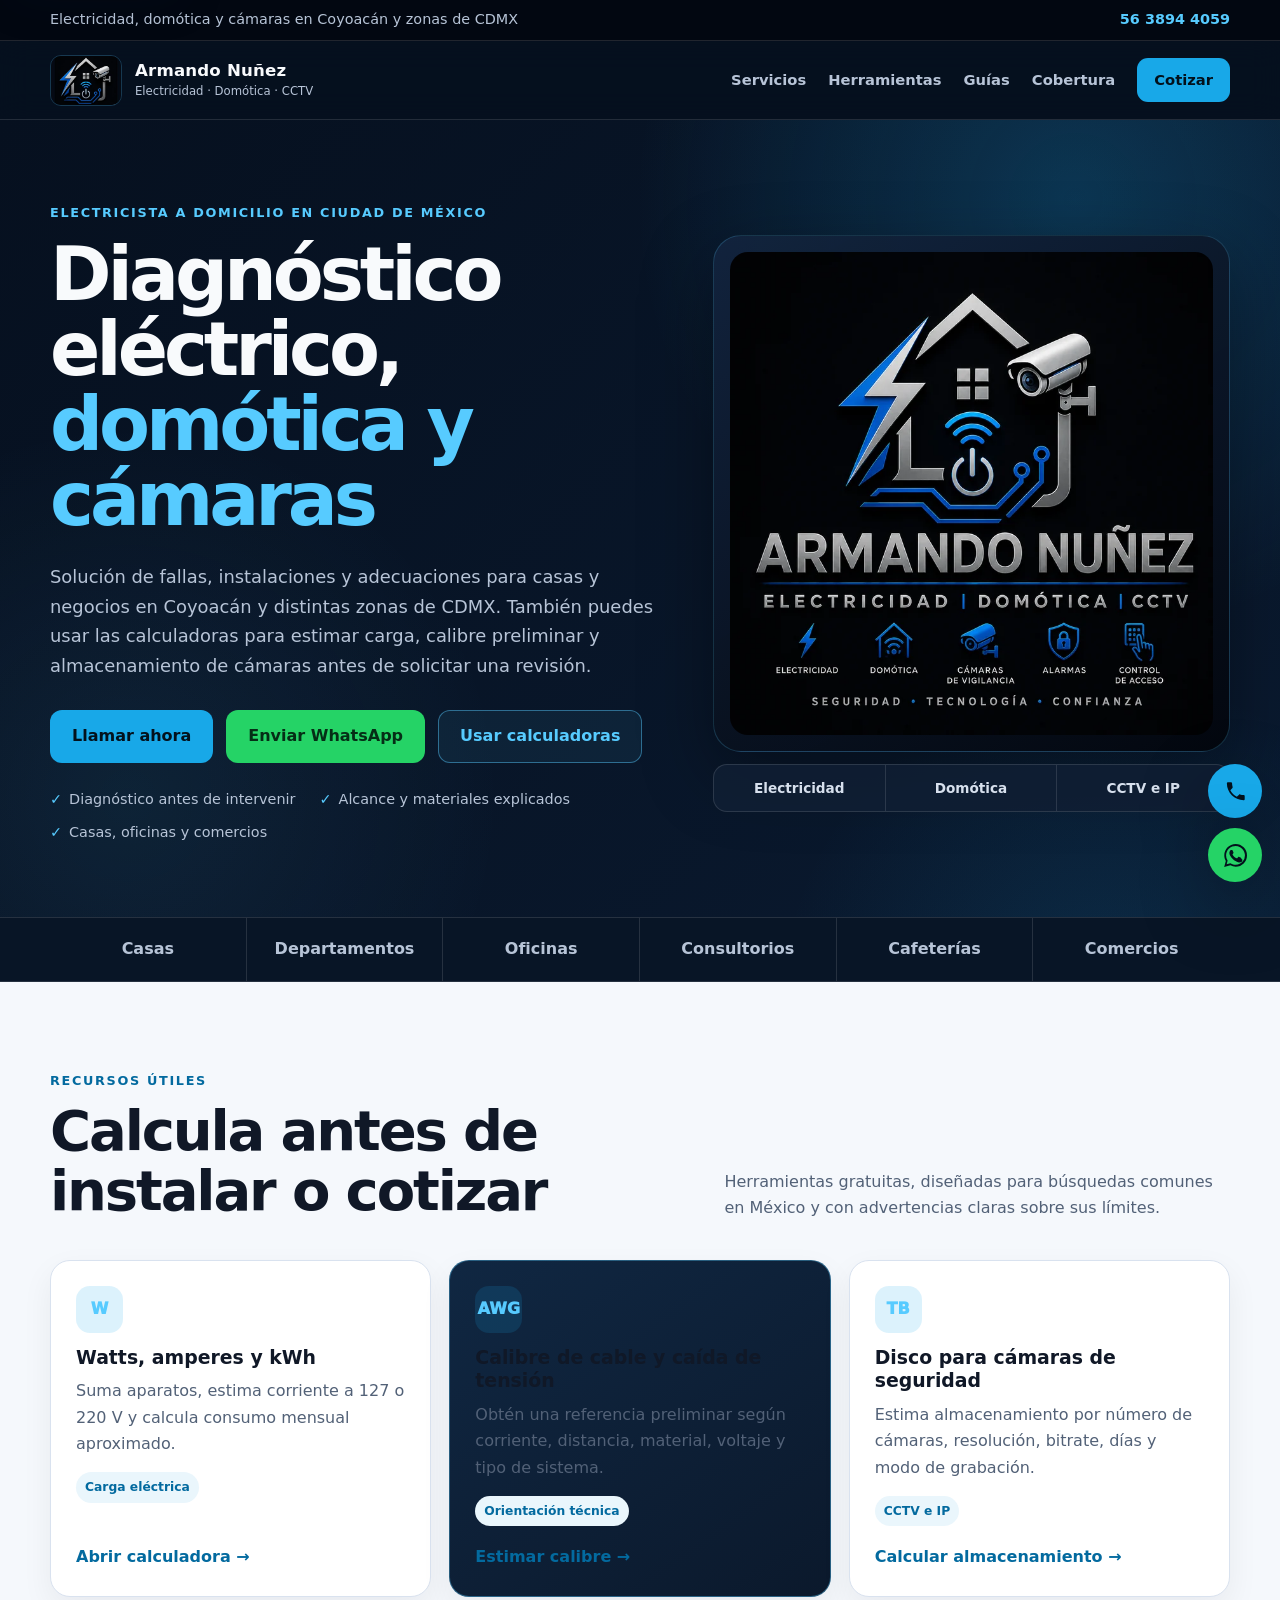
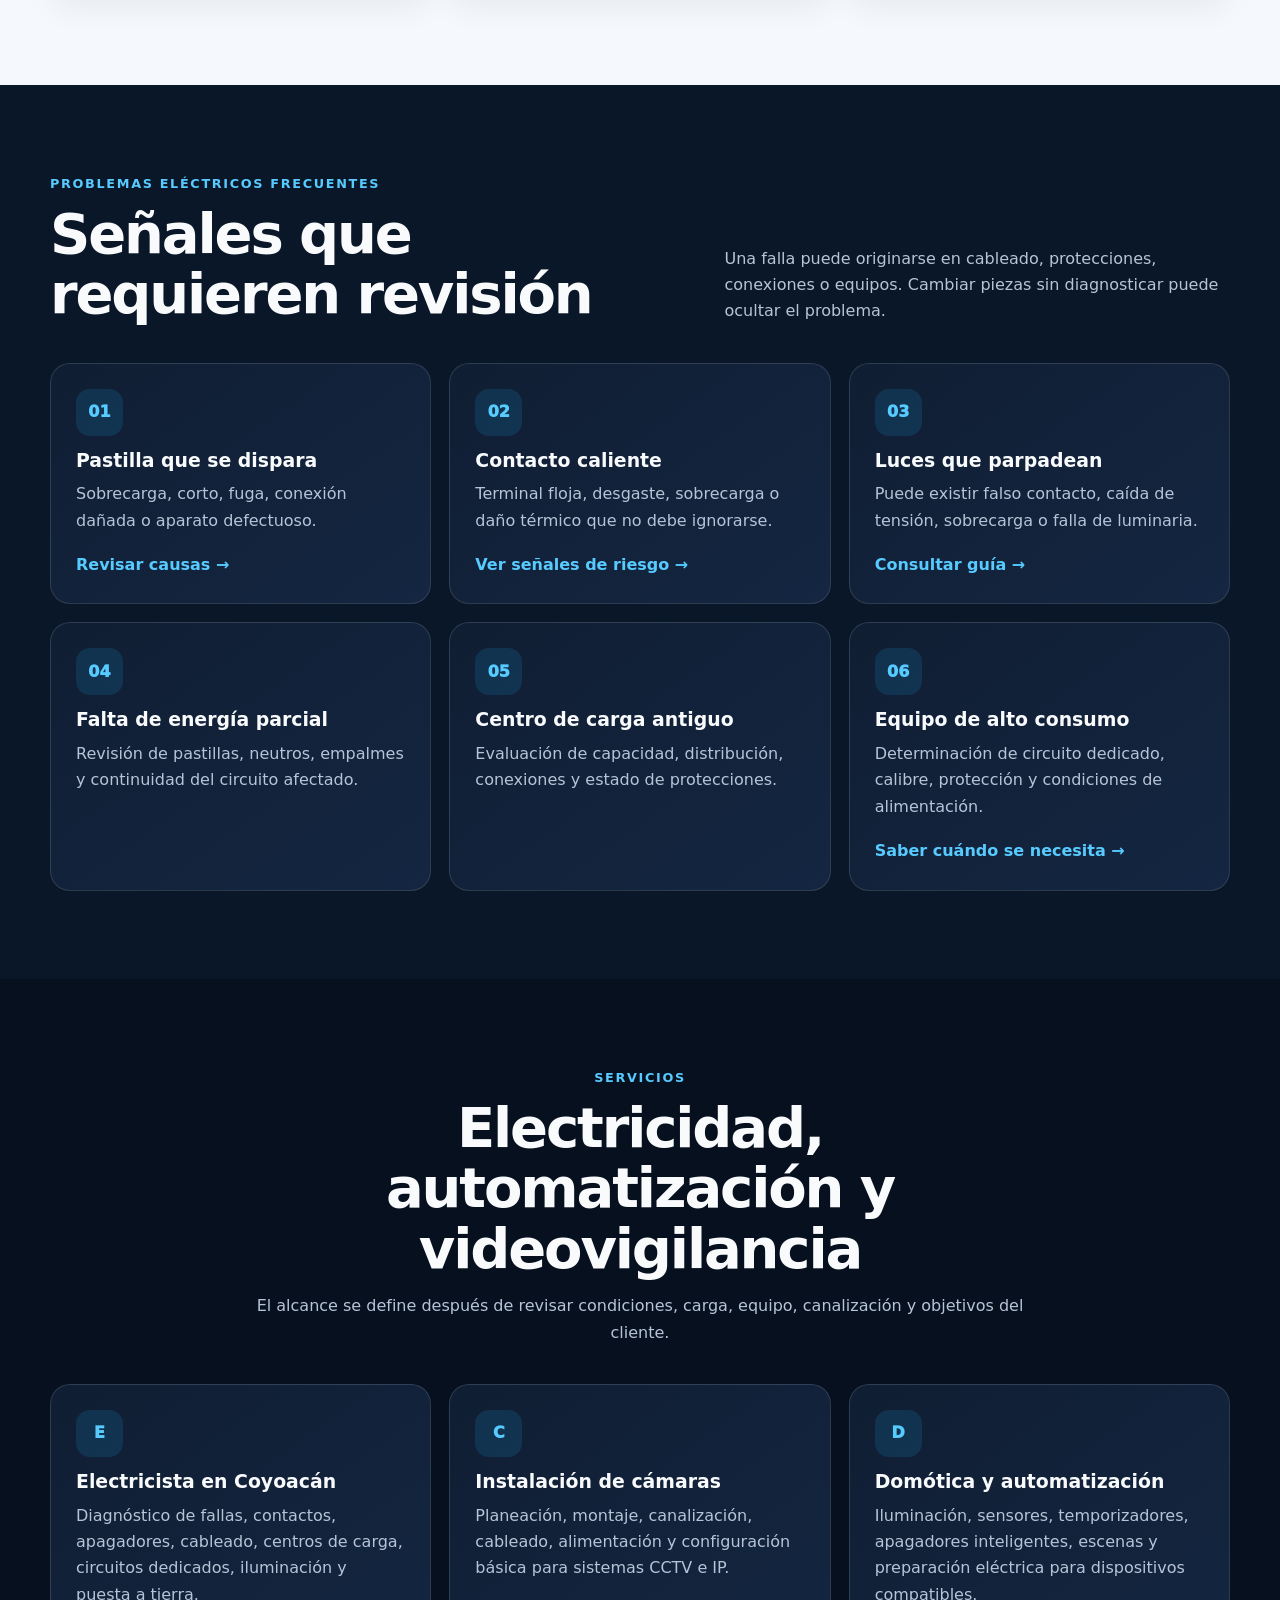
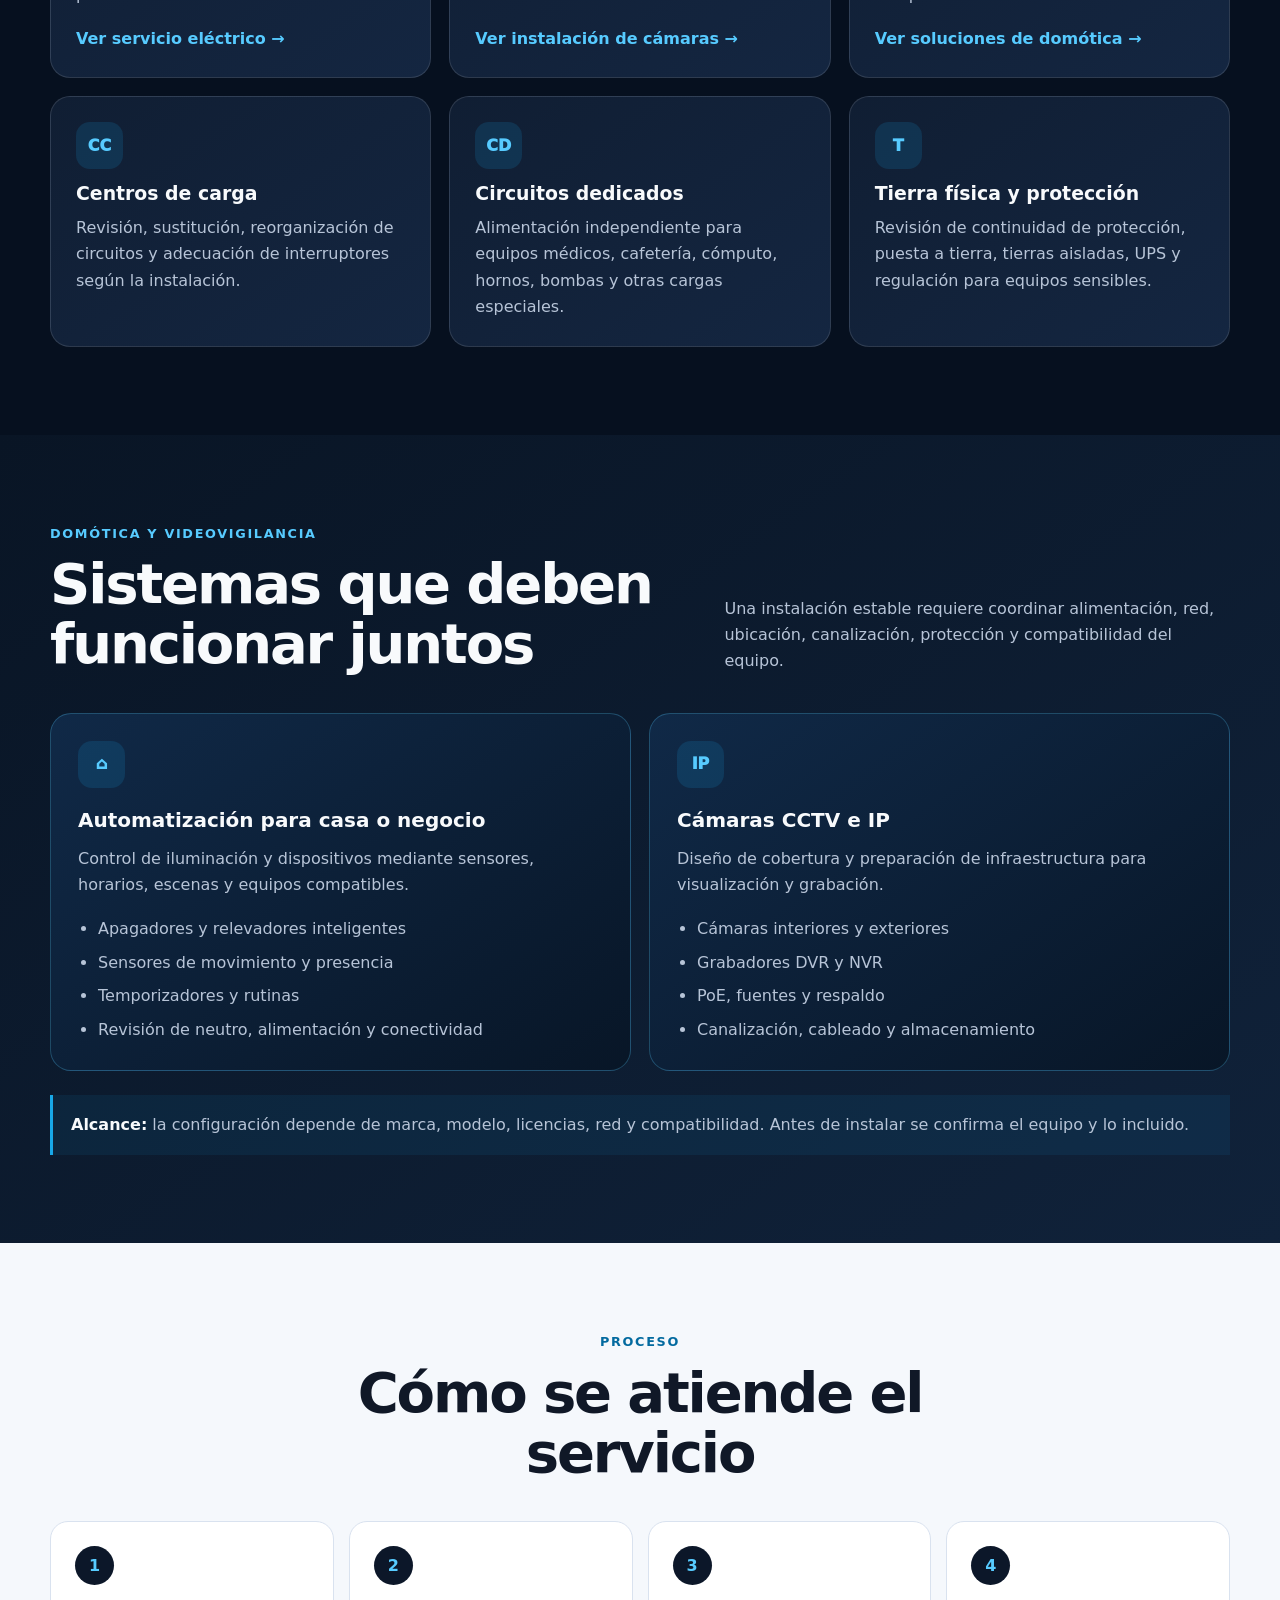
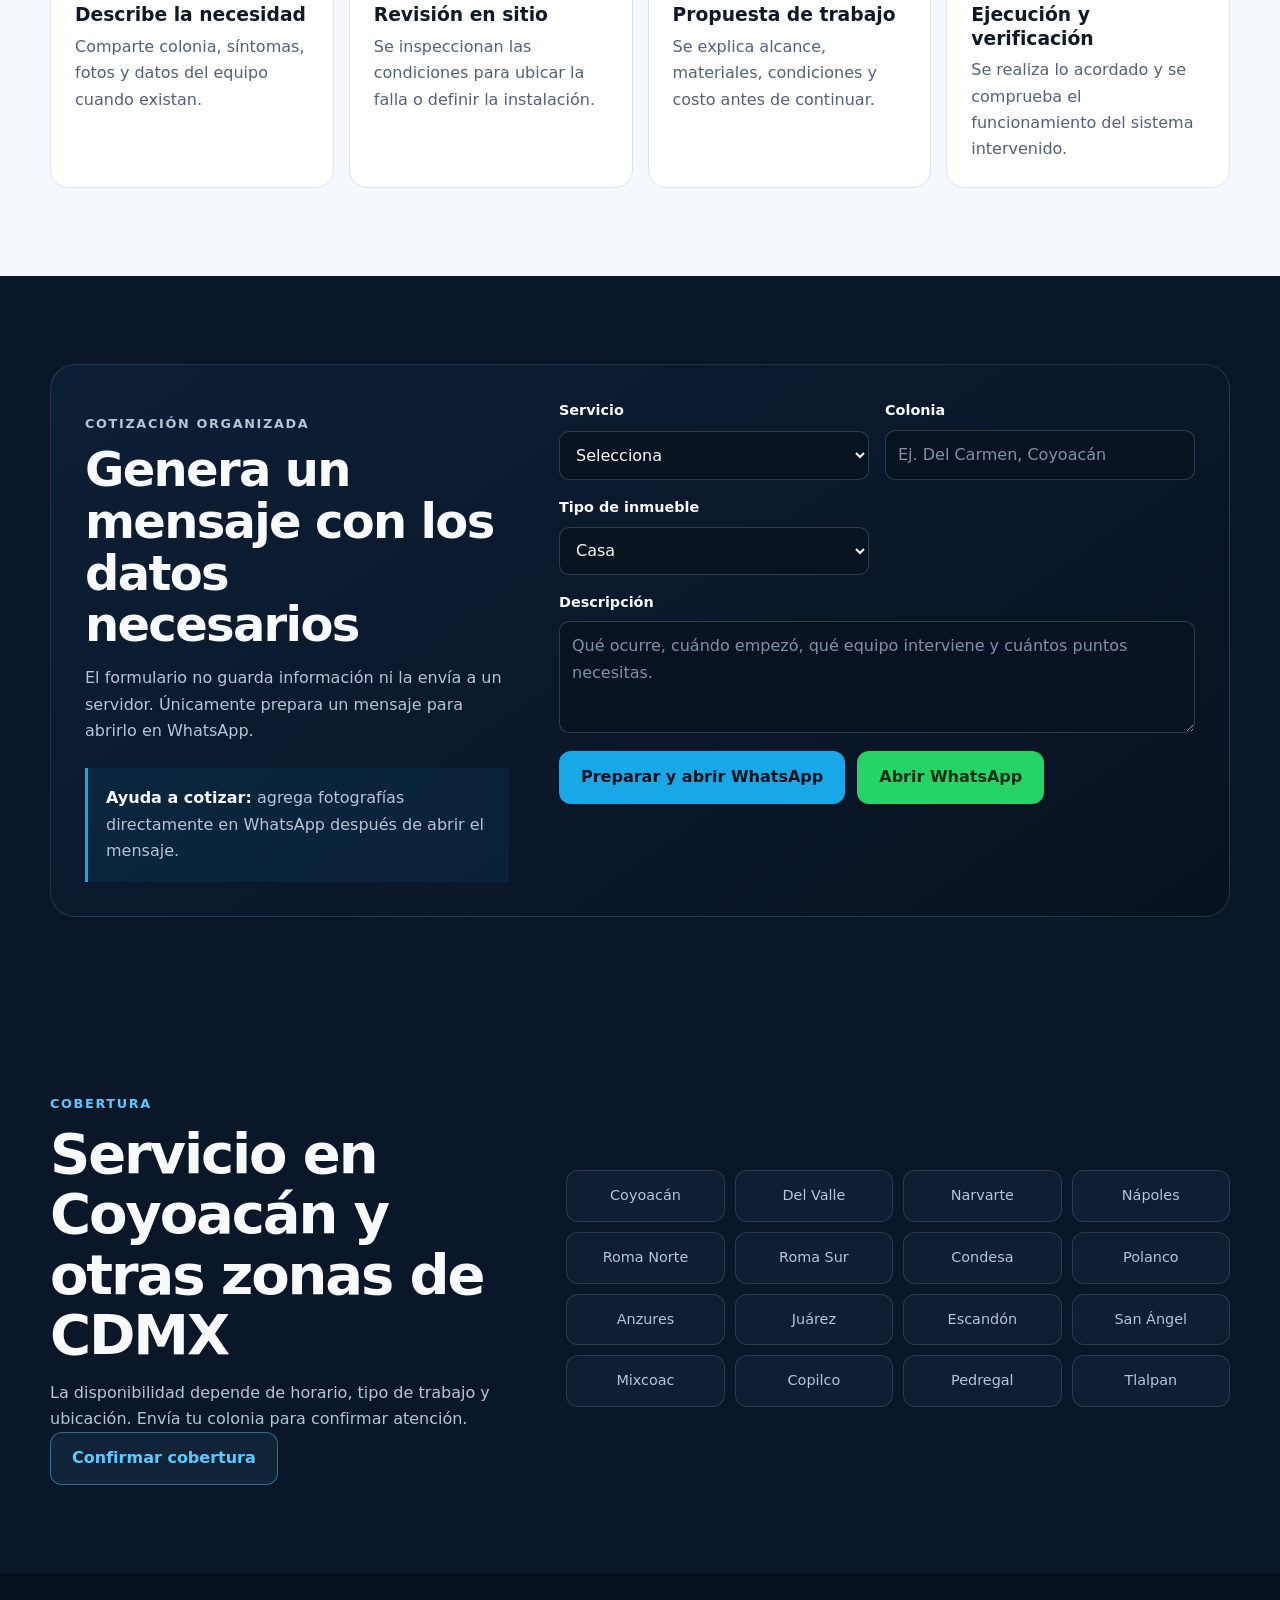
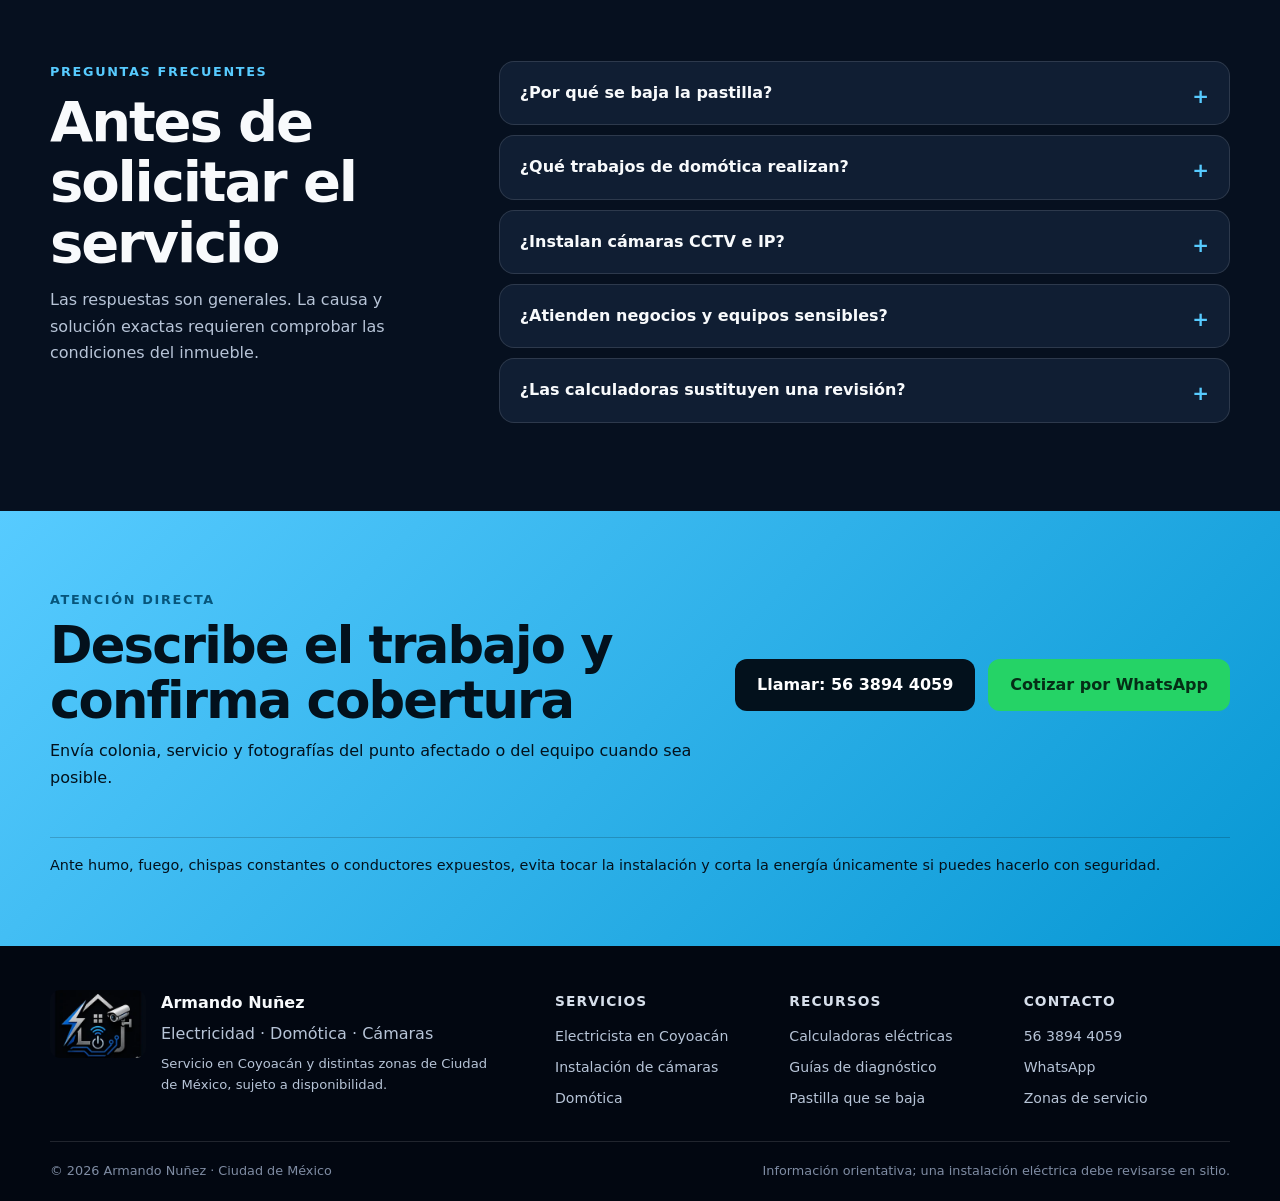
==== commit 0af9e119: "Add files via upload" ====
--- a/index.html
+++ b/index.html
@@ -1,189 +1,198 @@
 <!DOCTYPE html>
 <html lang="es-MX">
 <head>
+  <!-- Google tag (gtag.js): Google Analytics 4 + Google Ads -->
+  <script async src="https://www.googletagmanager.com/gtag/js?id=G-HE82QC0JTR"></script>
+  <script>
+    window.dataLayer = window.dataLayer || [];
+    function gtag(){dataLayer.push(arguments);}
+    gtag('js', new Date());
+
+    // Google Analytics 4
+    gtag('config', 'G-HE82QC0JTR');
+
+    // Google Ads
+    gtag('config', 'AW-804083603');
+  </script>
   <meta charset="UTF-8">
   <meta name="viewport" content="width=device-width, initial-scale=1, viewport-fit=cover">
-
   <title>Electricista en Coyoacán y CDMX | Domótica y Cámaras</title>
-  <meta name="description" content="Electricista en Coyoacán y CDMX. Diagnóstico de fallas, instalaciones, centros de carga, equipos sensibles, domótica e instalación de cámaras de seguridad.">
-  <meta name="robots" content="index,follow,max-image-preview:large">
-  <meta name="theme-color" content="#050914">
-
+  <meta name="description" content="Electricista en Coyoacán y CDMX: fallas, instalaciones, centros de carga, circuitos dedicados, domótica y cámaras. Calculadoras y guías gratuitas.">
+  <meta name="robots" content="index,follow,max-image-preview:large,max-snippet:-1,max-video-preview:-1">
+  <meta name="theme-color" content="#07101f">
+  <meta name="format-detection" content="telephone=yes">
   <link rel="canonical" href="https://armando-np.github.io/armando-np.github.io-electricista-coyoacan-/">
   <link rel="icon" href="assets/favicon.svg" type="image/svg+xml">
   <link rel="apple-touch-icon" href="assets/icon-192.png">
   <link rel="manifest" href="site.webmanifest">
   <link rel="preload" href="assets/logo-armando-nunez.webp" as="image" type="image/webp">
   <link rel="stylesheet" href="assets/styles.css">
-
   <meta property="og:type" content="website">
   <meta property="og:locale" content="es_MX">
   <meta property="og:site_name" content="Armando Nuñez | Electricidad, Domótica y CCTV">
   <meta property="og:title" content="Electricista en Coyoacán y CDMX | Domótica y Cámaras">
-  <meta property="og:description" content="Fallas eléctricas, instalaciones, equipos sensibles, automatización e instalación de cámaras de seguridad en Ciudad de México.">
+  <meta property="og:description" content="Electricista en Coyoacán y CDMX: fallas, instalaciones, centros de carga, circuitos dedicados, domótica y cámaras. Calculadoras y guías gratuitas.">
   <meta property="og:url" content="https://armando-np.github.io/armando-np.github.io-electricista-coyoacan-/">
   <meta property="og:image" content="https://armando-np.github.io/armando-np.github.io-electricista-coyoacan-/assets/og-image.webp">
   <meta property="og:image:width" content="1200">
   <meta property="og:image:height" content="630">
-  <meta property="og:image:alt" content="Logo de Armando Nuñez: electricidad, domótica y cámaras de vigilancia">
-
+  <meta property="og:image:alt" content="Armando Nuñez: electricidad, domótica y cámaras de vigilancia">
+  <meta name="twitter:card" content="summary_large_image">
   <script type="application/ld+json">
-  {
-    "@context": "https://schema.org",
-    "@type": "Electrician",
-    "name": "Armando Nuñez | Electricidad, Domótica y CCTV",
-    "url": "https://armando-np.github.io/armando-np.github.io-electricista-coyoacan-/",
-    "logo": "https://armando-np.github.io/armando-np.github.io-electricista-coyoacan-/assets/logo-armando-nunez.webp",
-    "image": "https://armando-np.github.io/armando-np.github.io-electricista-coyoacan-/assets/og-image.webp",
-    "telephone": "+52 56 3894 4059",
-    "description": "Diagnóstico, reparación e instalación eléctrica, domótica e instalación de cámaras de seguridad para casas y negocios en Coyoacán y otras zonas de Ciudad de México.",
-    "areaServed": [
-      "Coyoacán", "Del Valle", "Narvarte", "Nápoles", "Roma Norte", "Roma Sur",
-      "Condesa", "Polanco", "Anzures", "Juárez", "Escandón", "San Ángel",
-      "Mixcoac", "Copilco", "Pedregal", "Tlalpan"
-    ],
-    "serviceType": [
-      "Diagnóstico de fallas eléctricas",
-      "Reparación de cortocircuitos",
-      "Instalaciones eléctricas",
-      "Centros de carga",
-      "Tierras físicas y aisladas",
-      "Circuitos para equipos sensibles",
-      "Domótica y automatización",
-      "Instalación de cámaras de seguridad CCTV e IP"
-    ],
-    "priceRange": "$$"
+{
+  "@context": "https://schema.org",
+  "@type": "Electrician",
+  "@id": "https://armando-np.github.io/armando-np.github.io-electricista-coyoacan-/#negocio",
+  "name": "Armando Nuñez | Electricidad, Domótica y CCTV",
+  "url": "https://armando-np.github.io/armando-np.github.io-electricista-coyoacan-/",
+  "logo": "https://armando-np.github.io/armando-np.github.io-electricista-coyoacan-/assets/logo-armando-nunez.webp",
+  "image": "https://armando-np.github.io/armando-np.github.io-electricista-coyoacan-/assets/og-image.webp",
+  "telephone": "+52 56 3894 4059",
+  "description": "Diagnóstico, reparación e instalación eléctrica, domótica e instalación de cámaras de seguridad para casas y negocios en Coyoacán y otras zonas de Ciudad de México.",
+  "areaServed": [
+    "Coyoacán",
+    "Del Valle",
+    "Narvarte",
+    "Nápoles",
+    "Roma Norte",
+    "Roma Sur",
+    "Condesa",
+    "Polanco",
+    "Anzures",
+    "Juárez",
+    "Escandón",
+    "San Ángel",
+    "Mixcoac",
+    "Copilco",
+    "Pedregal",
+    "Tlalpan"
+  ],
+  "serviceType": [
+    "Diagnóstico de fallas eléctricas",
+    "Reparación de cortocircuitos",
+    "Instalaciones eléctricas",
+    "Centros de carga",
+    "Tierras físicas y aisladas",
+    "Circuitos para equipos sensibles",
+    "Domótica y automatización",
+    "Instalación de cámaras de seguridad CCTV e IP"
+  ],
+  "priceRange": "$$"
+}
+</script>
+  <script type="application/ld+json">
+{
+  "@context": "https://schema.org",
+  "@type": "WebSite",
+  "@id": "https://armando-np.github.io/armando-np.github.io-electricista-coyoacan-/#website",
+  "url": "https://armando-np.github.io/armando-np.github.io-electricista-coyoacan-/",
+  "name": "Armando Nuñez | Electricidad, Domótica y CCTV",
+  "inLanguage": "es-MX",
+  "publisher": {
+    "@id": "https://armando-np.github.io/armando-np.github.io-electricista-coyoacan-/#negocio"
   }
-  </script>
-
+}
+</script>
   <script type="application/ld+json">
-  {
-    "@context": "https://schema.org",
-    "@type": "FAQPage",
-    "mainEntity": [
-      {
-        "@type": "Question",
-        "name": "¿Por qué se baja la pastilla eléctrica?",
-        "acceptedAnswer": {
-          "@type": "Answer",
-          "text": "Puede deberse a una sobrecarga, un cortocircuito, una conexión defectuosa o un equipo con falla. Se requiere diagnóstico antes de cambiar la protección."
-        }
-      },
-      {
-        "@type": "Question",
-        "name": "¿Qué trabajos de domótica realizan?",
-        "acceptedAnswer": {
-          "@type": "Answer",
-          "text": "Se realizan automatizaciones para iluminación, sensores, temporizadores, controles y dispositivos compatibles, previa revisión de la instalación y del sistema solicitado."
-        }
-      },
-      {
-        "@type": "Question",
-        "name": "¿Instalan cámaras de seguridad?",
-        "acceptedAnswer": {
-          "@type": "Answer",
-          "text": "Sí. Se realizan instalaciones de cámaras CCTV e IP, incluyendo ubicación, canalización, cableado, alimentación y configuración básica del sistema según el alcance acordado."
-        }
-      },
-      {
-        "@type": "Question",
-        "name": "¿Atienden equipos médicos y máquinas de espresso?",
-        "acceptedAnswer": {
-          "@type": "Answer",
-          "text": "Se atiende la infraestructura eléctrica que alimenta equipos sensibles: circuitos dedicados, protecciones, tierras físicas o aisladas, centros de carga, UPS y calidad de alimentación. No se anuncia reparación interna del equipo."
-        }
-      },
-      {
-        "@type": "Question",
-        "name": "¿En qué zonas ofrecen servicio?",
-        "acceptedAnswer": {
-          "@type": "Answer",
-          "text": "Se atiende Coyoacán y, sujeto a disponibilidad, zonas como Del Valle, Narvarte, Nápoles, Roma, Condesa, Polanco, Anzures, Escandón, San Ángel, Mixcoac, Copilco y Tlalpan."
-        }
+{
+  "@context": "https://schema.org",
+  "@type": "FAQPage",
+  "mainEntity": [
+    {
+      "@type": "Question",
+      "name": "¿Por qué se baja la pastilla eléctrica?",
+      "acceptedAnswer": {
+        "@type": "Answer",
+        "text": "Puede deberse a sobrecarga, cortocircuito, fuga, una conexión defectuosa o un aparato con falla. No conviene aumentar la capacidad de la protección sin revisar conductor y carga."
       }
-    ]
-  }
-  </script>
-</head>
-<body>
+    },
+    {
+      "@type": "Question",
+      "name": "¿Instalan cámaras de seguridad CCTV e IP?",
+      "acceptedAnswer": {
+        "@type": "Answer",
+        "text": "Sí. El servicio puede incluir planeación de ubicación, canalización, cableado, alimentación, montaje y configuración básica, según el equipo y el alcance acordado."
+      }
+    },
+    {
+      "@type": "Question",
+      "name": "¿Qué trabajos de domótica realizan?",
+      "acceptedAnswer": {
+        "@type": "Answer",
+        "text": "Automatización de iluminación, sensores, temporizadores, apagadores inteligentes y rutinas compatibles, previa revisión de alimentación, conectividad y sistema elegido."
+      }
+    },
+    {
+      "@type": "Question",
+      "name": "¿En qué zonas ofrecen servicio?",
+      "acceptedAnswer": {
+        "@type": "Answer",
+        "text": "Se atiende Coyoacán y, sujeto a disponibilidad, otras zonas de Ciudad de México como Del Valle, Narvarte, Nápoles, Roma, Condesa, San Ángel, Mixcoac, Copilco y Tlalpan."
+      }
+    }
+  ]
+}
+</script>
+</head><body>
   <a class="skip-link" href="#contenido">Saltar al contenido</a>
-
   <div class="utility-bar">
     <div class="container utility-content">
       <span>Electricidad, domótica y cámaras en Coyoacán y zonas de CDMX</span>
       <a class="track-call" href="tel:+525638944059">56 3894 4059</a>
     </div>
   </div>
-
   <header class="site-header" id="inicio">
     <div class="container nav-wrap">
-      <a class="brand" href="#inicio" aria-label="Ir al inicio">
-        <img src="assets/brand-emblem.webp" width="72" height="51" alt="Emblema de Armando Nuñez">
+      <a class="brand" href="./" aria-label="Ir a la página principal">
+        <img src="assets/brand-emblem.webp" width="72" height="51" alt="" aria-hidden="true">
         <span>
           <strong>Armando Nuñez</strong>
           <small>Electricidad · Domótica · CCTV</small>
         </span>
       </a>
-
       <button class="menu-button" type="button" aria-expanded="false" aria-controls="main-nav">
-        Menú
+        <span class="menu-icon" aria-hidden="true"></span>
+        <span>Menú</span>
       </button>
-
       <nav id="main-nav" class="main-nav" aria-label="Navegación principal">
-        <a href="#problemas">Fallas</a>
-        <a href="#servicios">Electricidad</a>
-        <a href="#automatizacion">Domótica y cámaras</a>
-        <a href="#especialidades">Equipos sensibles</a>
-        <a href="#zonas">Zonas</a>
-        <a class="nav-cta" href="#contacto">Cotizar</a>
+        <a href="servicios/electricista-coyoacan.html">Servicios</a>
+        <a href="herramientas/">Herramientas</a>
+        <a href="guias/">Guías</a>
+        <a href="./#zonas">Cobertura</a>
+        <a class="nav-cta" href="./#cotizar">Cotizar</a>
       </nav>
     </div>
   </header>
-
   <main id="contenido">
     <section class="hero">
       <div class="container hero-grid">
-        <div class="hero-copy">
+        <div>
           <p class="eyebrow">Electricista a domicilio en Ciudad de México</p>
-          <h1>Fallas eléctricas, instalaciones, <span>domótica y cámaras</span></h1>
+          <h1>Diagnóstico eléctrico, <span>domótica y cámaras</span></h1>
           <p class="hero-lead">
-            Diagnóstico y solución para casas y negocios en Coyoacán y distintas zonas de CDMX:
-            cortocircuitos, pastillas que se bajan, centros de carga, circuitos dedicados,
-            automatización e instalación de cámaras de seguridad.
+            Solución de fallas, instalaciones y adecuaciones para casas y negocios en Coyoacán y distintas zonas de CDMX.
+            También puedes usar las calculadoras para estimar carga, calibre preliminar y almacenamiento de cámaras antes de solicitar una revisión.
           </p>
-
           <div class="hero-actions">
             <a class="button button-primary track-call" href="tel:+525638944059">Llamar ahora</a>
-            <a
-              class="button button-whatsapp track-whatsapp"
-              href="https://wa.me/525638944059?text=Hola%2C%20necesito%20una%20cotizaci%C3%B3n.%20El%20servicio%20que%20necesito%20es%3A%20"
-              target="_blank"
-              rel="noopener noreferrer"
-            >Enviar WhatsApp</a>
-          </div>
-
+            <a class="button button-whatsapp track-whatsapp"
+               href="https://wa.me/525638944059?text=Hola%2C%20necesito%20una%20cotizaci%C3%B3n.%20Mi%20colonia%20es%3A%20"
+               target="_blank" rel="noopener noreferrer">Enviar WhatsApp</a>
+            <a class="button button-secondary" href="herramientas/">Usar calculadoras</a>
+          </div>
           <ul class="trust-list" aria-label="Características del servicio">
             <li>Diagnóstico antes de intervenir</li>
             <li>Alcance y materiales explicados</li>
-            <li>Servicio para casas y negocios</li>
+            <li>Casas, oficinas y comercios</li>
           </ul>
         </div>
-
         <div class="hero-visual">
           <div class="logo-panel">
-            <img
-              src="assets/logo-armando-nunez.webp"
-              width="760"
-              height="760"
-              alt="Armando Nuñez, electricidad, domótica y cámaras de vigilancia"
-              fetchpriority="high"
-            >
-          </div>
-
+            <img src="assets/logo-armando-nunez.webp" width="760" height="760"
+                 alt="Armando Nuñez, servicios de electricidad, domótica y cámaras de vigilancia" fetchpriority="high">
+          </div>
           <div class="hero-service-strip" aria-label="Servicios principales">
-            <span>Electricidad</span>
-            <span>Domótica</span>
-            <span>Cámaras</span>
+            <span>Electricidad</span><span>Domótica</span><span>CCTV e IP</span>
           </div>
         </div>
       </div>
@@ -191,12 +200,43 @@
 
     <section class="quick-proof" aria-label="Tipos de clientes">
       <div class="container proof-grid">
-        <span>Casas</span>
-        <span>Oficinas</span>
-        <span>Consultorios</span>
-        <span>Cafeterías</span>
-        <span>Restaurantes</span>
-        <span>Comercios</span>
+        <span>Casas</span><span>Departamentos</span><span>Oficinas</span>
+        <span>Consultorios</span><span>Cafeterías</span><span>Comercios</span>
+      </div>
+    </section>
+
+    <section class="section section-light" aria-labelledby="recursos-title">
+      <div class="container">
+        <div class="section-heading split-heading">
+          <div>
+            <p class="section-label">Recursos útiles</p>
+            <h2 id="recursos-title">Calcula antes de instalar o cotizar</h2>
+          </div>
+          <p>Herramientas gratuitas, diseñadas para búsquedas comunes en México y con advertencias claras sobre sus límites.</p>
+        </div>
+        <div class="card-grid">
+          <article class="tool-card">
+            <div class="card-icon">W</div>
+            <h3>Watts, amperes y kWh</h3>
+            <p>Suma aparatos, estima corriente a 127 o 220 V y calcula consumo mensual aproximado.</p>
+            <span class="card-meta">Carga eléctrica</span>
+            <a class="card-link" href="herramientas/calculadora-consumo-electrico.html">Abrir calculadora</a>
+          </article>
+          <article class="tool-card featured">
+            <div class="card-icon">AWG</div>
+            <h3>Calibre de cable y caída de tensión</h3>
+            <p>Obtén una referencia preliminar según corriente, distancia, material, voltaje y tipo de sistema.</p>
+            <span class="card-meta">Orientación técnica</span>
+            <a class="card-link" href="herramientas/calculadora-calibre-cable.html">Estimar calibre</a>
+          </article>
+          <article class="tool-card">
+            <div class="card-icon">TB</div>
+            <h3>Disco para cámaras de seguridad</h3>
+            <p>Estima almacenamiento por número de cámaras, resolución, bitrate, días y modo de grabación.</p>
+            <span class="card-meta">CCTV e IP</span>
+            <a class="card-link" href="herramientas/calculadora-almacenamiento-cctv.html">Calcular almacenamiento</a>
+          </article>
+        </div>
       </div>
     </section>
 
@@ -207,19 +247,15 @@
             <p class="section-label">Problemas eléctricos frecuentes</p>
             <h2>Señales que requieren revisión</h2>
           </div>
-          <p>
-            Una falla puede originarse en el cableado, las protecciones, una conexión o el equipo conectado.
-            Cambiar piezas sin diagnosticar puede ocultar el problema.
-          </p>
-        </div>
-
-        <div class="feature-grid">
-          <article class="feature"><span>⚠</span><h3>Pastilla que se dispara</h3><p>Revisión de sobrecarga, cortocircuito, aislamiento y cargas conectadas.</p></article>
-          <article class="feature"><span>↯</span><h3>Cortocircuitos</h3><p>Localización del circuito afectado y evaluación de conexiones o conductores.</p></article>
-          <article class="feature"><span>◉</span><h3>Contactos calientes</h3><p>Atención a terminales flojas, daño térmico, placas o conexiones deficientes.</p></article>
-          <article class="feature"><span>◐</span><h3>Luces inestables</h3><p>Diagnóstico de parpadeo, caída de tensión, sobrecarga o falso contacto.</p></article>
-          <article class="feature"><span>⌁</span><h3>Falta de energía parcial</h3><p>Revisión de pastillas, neutros, empalmes y continuidad del circuito.</p></article>
-          <article class="feature"><span>▣</span><h3>Centro de carga antiguo</h3><p>Evaluación de capacidad, protecciones, distribución y estado de conexiones.</p></article>
+          <p>Una falla puede originarse en cableado, protecciones, conexiones o equipos. Cambiar piezas sin diagnosticar puede ocultar el problema.</p>
+        </div>
+        <div class="card-grid">
+          <article class="feature-card"><div class="card-index">01</div><h3>Pastilla que se dispara</h3><p>Sobrecarga, corto, fuga, conexión dañada o aparato defectuoso.</p><a class="card-link" href="guias/por-que-se-baja-la-pastilla.html">Revisar causas</a></article>
+          <article class="feature-card"><div class="card-index">02</div><h3>Contacto caliente</h3><p>Terminal floja, desgaste, sobrecarga o daño térmico que no debe ignorarse.</p><a class="card-link" href="guias/contacto-caliente.html">Ver señales de riesgo</a></article>
+          <article class="feature-card"><div class="card-index">03</div><h3>Luces que parpadean</h3><p>Puede existir falso contacto, caída de tensión, sobrecarga o falla de luminaria.</p><a class="card-link" href="guias/luces-parpadean.html">Consultar guía</a></article>
+          <article class="feature-card"><div class="card-index">04</div><h3>Falta de energía parcial</h3><p>Revisión de pastillas, neutros, empalmes y continuidad del circuito afectado.</p></article>
+          <article class="feature-card"><div class="card-index">05</div><h3>Centro de carga antiguo</h3><p>Evaluación de capacidad, distribución, conexiones y estado de protecciones.</p></article>
+          <article class="feature-card"><div class="card-index">06</div><h3>Equipo de alto consumo</h3><p>Determinación de circuito dedicado, calibre, protección y condiciones de alimentación.</p><a class="card-link" href="guias/circuito-dedicado.html">Saber cuándo se necesita</a></article>
         </div>
       </div>
     </section>
@@ -227,107 +263,144 @@
     <section id="servicios" class="section">
       <div class="container">
         <div class="section-heading centered">
-          <p class="section-label">Servicios eléctricos</p>
-          <h2>Diagnóstico, reparación e instalación eléctrica</h2>
-          <p>Servicios orientados a resolver fallas y preparar instalaciones adecuadas para las cargas que utilizan.</p>
-        </div>
-
-        <div class="service-grid">
-          <article class="service-card"><div class="service-icon">01</div><h3>Diagnóstico de fallas</h3><p>Cortos, falsos contactos, interrupciones parciales, calentamiento y anomalías en circuitos.</p></article>
-          <article class="service-card"><div class="service-icon">02</div><h3>Contactos y apagadores</h3><p>Instalación, sustitución y corrección de conexiones, placas y mecanismos dañados.</p></article>
-          <article class="service-card"><div class="service-icon">03</div><h3>Centros de carga</h3><p>Revisión, cambio y reorganización de interruptores termomagnéticos y circuitos.</p></article>
-          <article class="service-card"><div class="service-icon">04</div><h3>Cableado y circuitos</h3><p>Nuevos circuitos, circuitos dedicados, corrección de calibres y adecuaciones eléctricas.</p></article>
-          <article class="service-card"><div class="service-icon">05</div><h3>Iluminación</h3><p>Instalación de luminarias, lámparas, sensores, apagadores y nuevos puntos de iluminación.</p></article>
-          <article class="service-card"><div class="service-icon">06</div><h3>Puesta a tierra</h3><p>Revisión y adecuación de tierra física, continuidad de protección y tierras aisladas.</p></article>
-        </div>
-      </div>
-    </section>
-
-    <section id="automatizacion" class="section smart-section">
+          <p class="section-label">Servicios</p>
+          <h2>Electricidad, automatización y videovigilancia</h2>
+          <p>El alcance se define después de revisar condiciones, carga, equipo, canalización y objetivos del cliente.</p>
+        </div>
+        <div class="card-grid">
+          <article class="service-card">
+            <div class="card-icon">E</div>
+            <h3>Electricista en Coyoacán</h3>
+            <p>Diagnóstico de fallas, contactos, apagadores, cableado, centros de carga, circuitos dedicados, iluminación y puesta a tierra.</p>
+            <a class="card-link" href="servicios/electricista-coyoacan.html">Ver servicio eléctrico</a>
+          </article>
+          <article class="service-card">
+            <div class="card-icon">C</div>
+            <h3>Instalación de cámaras</h3>
+            <p>Planeación, montaje, canalización, cableado, alimentación y configuración básica para sistemas CCTV e IP.</p>
+            <a class="card-link" href="servicios/instalacion-camaras-coyoacan.html">Ver instalación de cámaras</a>
+          </article>
+          <article class="service-card">
+            <div class="card-icon">D</div>
+            <h3>Domótica y automatización</h3>
+            <p>Iluminación, sensores, temporizadores, apagadores inteligentes, escenas y preparación eléctrica para dispositivos compatibles.</p>
+            <a class="card-link" href="servicios/domotica-coyoacan.html">Ver soluciones de domótica</a>
+          </article>
+          <article class="service-card">
+            <div class="card-icon">CC</div>
+            <h3>Centros de carga</h3>
+            <p>Revisión, sustitución, reorganización de circuitos y adecuación de interruptores según la instalación.</p>
+          </article>
+          <article class="service-card">
+            <div class="card-icon">CD</div>
+            <h3>Circuitos dedicados</h3>
+            <p>Alimentación independiente para equipos médicos, cafetería, cómputo, hornos, bombas y otras cargas especiales.</p>
+          </article>
+          <article class="service-card">
+            <div class="card-icon">T</div>
+            <h3>Tierra física y protección</h3>
+            <p>Revisión de continuidad de protección, puesta a tierra, tierras aisladas, UPS y regulación para equipos sensibles.</p>
+          </article>
+        </div>
+      </div>
+    </section>
+
+    <section class="section section-soft">
       <div class="container">
         <div class="section-heading split-heading">
           <div>
             <p class="section-label">Domótica y videovigilancia</p>
-            <h2>Automatización e instalación de cámaras</h2>
-          </div>
-          <p>
-            Integración de soluciones prácticas para controlar iluminación y dispositivos, así como sistemas de cámaras para supervisión de casas y negocios.
-          </p>
-        </div>
-
+            <h2>Sistemas que deben funcionar juntos</h2>
+          </div>
+          <p>Una instalación estable requiere coordinar alimentación, red, ubicación, canalización, protección y compatibilidad del equipo.</p>
+        </div>
         <div class="smart-grid">
-          <article class="smart-card smart-card-featured">
-            <div class="smart-icon">⌂</div>
-            <h3>Domótica para casas y negocios</h3>
-            <p>Automatización de iluminación, sensores, temporizadores, apagadores inteligentes y rutinas compatibles con el sistema elegido.</p>
+          <article class="smart-card featured">
+            <div class="card-icon">⌂</div>
+            <h3>Automatización para casa o negocio</h3>
+            <p>Control de iluminación y dispositivos mediante sensores, horarios, escenas y equipos compatibles.</p>
             <ul>
-              <li>Control de iluminación</li>
-              <li>Sensores y temporizadores</li>
-              <li>Escenas y automatizaciones</li>
-              <li>Revisión de alimentación y conectividad</li>
+              <li>Apagadores y relevadores inteligentes</li>
+              <li>Sensores de movimiento y presencia</li>
+              <li>Temporizadores y rutinas</li>
+              <li>Revisión de neutro, alimentación y conectividad</li>
             </ul>
           </article>
-
-          <article class="smart-card smart-card-featured">
-            <div class="smart-icon">◉</div>
-            <h3>Instalación de cámaras de seguridad</h3>
-            <p>Instalación de cámaras CCTV e IP con planeación de ubicación, canalización, cableado, alimentación y configuración básica.</p>
+          <article class="smart-card featured">
+            <div class="card-icon">IP</div>
+            <h3>Cámaras CCTV e IP</h3>
+            <p>Diseño de cobertura y preparación de infraestructura para visualización y grabación.</p>
             <ul>
               <li>Cámaras interiores y exteriores</li>
-              <li>Sistemas CCTV e IP</li>
-              <li>Canalización y cableado</li>
-              <li>Fuentes, respaldo y protección</li>
+              <li>Grabadores DVR y NVR</li>
+              <li>PoE, fuentes y respaldo</li>
+              <li>Canalización, cableado y almacenamiento</li>
             </ul>
           </article>
-
-          <article class="smart-card">
-            <div class="smart-icon">⌁</div>
-            <h3>Infraestructura y red</h3>
-            <p>Preparación de contactos, circuitos, canalizaciones y puntos de red requeridos por el sistema.</p>
-          </article>
-
-          <article class="smart-card">
-            <div class="smart-icon">▣</div>
-            <h3>Revisión y ampliación</h3>
-            <p>Diagnóstico de cámaras sin imagen, pérdida de alimentación, conexiones dañadas o ampliación de cobertura.</p>
-          </article>
-        </div>
-
-        <p class="scope-note wide-note">
-          <strong>Alcance:</strong> la configuración depende de la marca, conectividad, compatibilidad y condiciones del inmueble. Antes de instalar se confirma el equipo y el alcance solicitado.
-        </p>
-      </div>
-    </section>
-
-    <section id="especialidades" class="section specialty-section">
-      <div class="container specialty-layout">
-        <div class="specialty-intro">
-          <p class="section-label">Equipos sensibles</p>
-          <h2>Infraestructura eléctrica para cargas delicadas y críticas</h2>
-          <p>Se revisa y adecua la alimentación que requieren equipos sensibles. Esto puede incluir circuito dedicado, protección, calibre, centro de carga, puesta a tierra, UPS o regulación.</p>
-          <div class="scope-note"><strong>Alcance:</strong> servicio sobre la instalación eléctrica y la alimentación del equipo. No se anuncia reparación electrónica o mecánica interna de equipos médicos ni máquinas.</div>
-        </div>
-
-        <div class="specialty-cards">
-          <article><span>🏥</span><div><h3>Equipos médicos</h3><p>Alimentación para consultorios, laboratorios y equipos que requieren continuidad, protección o tierra aislada.</p></div></article>
-          <article><span>☕</span><div><h3>Máquinas de espresso</h3><p>Circuitos, protecciones y alimentación para máquinas profesionales, molinos y equipo de cafetería.</p></div></article>
-          <article><span>🖥</span><div><h3>Servidores y electrónica</h3><p>Circuitos dedicados, UPS, reguladores y protección para cómputo, puntos de venta y redes.</p></div></article>
-          <article><span>⏚</span><div><h3>Tierras físicas y aisladas</h3><p>Revisión de continuidad, separación y condiciones de puesta a tierra según la necesidad del equipo.</p></div></article>
-          <article><span>🔋</span><div><h3>UPS y regulación</h3><p>Preparación de circuitos y revisión de carga para sistemas de respaldo y regulación de voltaje.</p></div></article>
-          <article><span>⚙</span><div><h3>Cargas especiales</h3><p>Adecuaciones para hornos, bombas, motores pequeños y equipos comerciales, previa revisión de especificaciones.</p></div></article>
-        </div>
-      </div>
-    </section>
-
-    <section class="section process-section">
+        </div>
+        <div class="scope-note"><strong>Alcance:</strong> la configuración depende de marca, modelo, licencias, red y compatibilidad. Antes de instalar se confirma el equipo y lo incluido.</div>
+      </div>
+    </section>
+
+    <section class="section section-light">
       <div class="container">
-        <div class="section-heading centered"><p class="section-label">Proceso</p><h2>Cómo se atiende el servicio</h2></div>
+        <div class="section-heading centered">
+          <p class="section-label">Proceso</p>
+          <h2>Cómo se atiende el servicio</h2>
+        </div>
         <ol class="process-list">
-          <li><span>1</span><div><h3>Describe la necesidad</h3><p>Comparte colonia, síntomas, fotos y el tipo de instalación, equipo o sistema.</p></div></li>
-          <li><span>2</span><div><h3>Revisión en sitio</h3><p>Se inspeccionan las condiciones para ubicar la falla o definir la instalación.</p></div></li>
-          <li><span>3</span><div><h3>Propuesta de trabajo</h3><p>Se explica el alcance, materiales, condiciones y costo antes de continuar.</p></div></li>
-          <li><span>4</span><div><h3>Ejecución y verificación</h3><p>Se realiza el trabajo acordado y se comprueba el funcionamiento del sistema intervenido.</p></div></li>
+          <li><span>1</span><h3>Describe la necesidad</h3><p>Comparte colonia, síntomas, fotos y datos del equipo cuando existan.</p></li>
+          <li><span>2</span><h3>Revisión en sitio</h3><p>Se inspeccionan las condiciones para ubicar la falla o definir la instalación.</p></li>
+          <li><span>3</span><h3>Propuesta de trabajo</h3><p>Se explica alcance, materiales, condiciones y costo antes de continuar.</p></li>
+          <li><span>4</span><h3>Ejecución y verificación</h3><p>Se realiza lo acordado y se comprueba el funcionamiento del sistema intervenido.</p></li>
         </ol>
+      </div>
+    </section>
+
+    <section id="cotizar" class="section section-dark">
+      <div class="container quote-panel">
+        <div class="quote-copy">
+          <p class="section-label">Cotización organizada</p>
+          <h2>Genera un mensaje con los datos necesarios</h2>
+          <p>El formulario no guarda información ni la envía a un servidor. Únicamente prepara un mensaje para abrirlo en WhatsApp.</p>
+          <div class="notice"><strong>Ayuda a cotizar:</strong> agrega fotografías directamente en WhatsApp después de abrir el mensaje.</div>
+        </div>
+        <form id="quote-form" aria-label="Preparar solicitud de cotización">
+          <div class="form-grid">
+            <div class="field">
+              <label for="quote-service">Servicio</label>
+              <select id="quote-service" name="servicio" required>
+                <option value="">Selecciona</option>
+                <option>Falla eléctrica</option>
+                <option>Instalación o cableado</option>
+                <option>Centro de carga</option>
+                <option>Circuito dedicado</option>
+                <option>Domótica</option>
+                <option>Cámaras de seguridad</option>
+                <option>Otro</option>
+              </select>
+            </div>
+            <div class="field">
+              <label for="quote-colony">Colonia</label>
+              <input id="quote-colony" name="colonia" autocomplete="address-level3" placeholder="Ej. Del Carmen, Coyoacán" required>
+            </div>
+            <div class="field">
+              <label for="quote-property">Tipo de inmueble</label>
+              <select id="quote-property" name="inmueble">
+                <option>Casa</option><option>Departamento</option><option>Oficina</option>
+                <option>Consultorio</option><option>Comercio</option><option>Otro</option>
+              </select>
+            </div>
+            <div class="field full">
+              <label for="quote-detail">Descripción</label>
+              <textarea id="quote-detail" name="detalle" placeholder="Qué ocurre, cuándo empezó, qué equipo interviene y cuántos puntos necesitas."></textarea>
+            </div>
+          </div>
+          <div class="form-actions">
+            <button class="button button-primary" type="submit">Preparar y abrir WhatsApp</button>
+            <a id="quote-whatsapp" class="button button-whatsapp track-whatsapp" href="https://wa.me/525638944059" target="_blank" rel="noopener noreferrer">Abrir WhatsApp</a>
+          </div>
+        </form>
       </div>
     </section>
 
@@ -335,16 +408,12 @@
       <div class="container area-layout">
         <div>
           <p class="section-label">Cobertura</p>
-          <h2>Servicio en Coyoacán y otras zonas de Ciudad de México</h2>
+          <h2>Servicio en Coyoacán y otras zonas de CDMX</h2>
           <p class="area-lead">La disponibilidad depende de horario, tipo de trabajo y ubicación. Envía tu colonia para confirmar atención.</p>
-          <a
-            class="button button-outline track-whatsapp"
-            href="https://wa.me/525638944059?text=Hola%2C%20quiero%20confirmar%20cobertura.%20Mi%20colonia%20es%3A%20"
-            target="_blank"
-            rel="noopener noreferrer"
-          >Confirmar cobertura</a>
-        </div>
-
+          <a class="button button-secondary track-whatsapp"
+             href="https://wa.me/525638944059?text=Hola%2C%20quiero%20confirmar%20cobertura.%20Mi%20colonia%20es%3A%20"
+             target="_blank" rel="noopener noreferrer">Confirmar cobertura</a>
+        </div>
         <div class="area-list" aria-label="Zonas de servicio">
           <span>Coyoacán</span><span>Del Valle</span><span>Narvarte</span><span>Nápoles</span>
           <span>Roma Norte</span><span>Roma Sur</span><span>Condesa</span><span>Polanco</span>
@@ -354,67 +423,84 @@
       </div>
     </section>
 
-    <section id="preguntas" class="section faq-section">
+    <section class="section faq-section">
       <div class="container faq-layout">
         <div class="section-heading">
           <p class="section-label">Preguntas frecuentes</p>
           <h2>Antes de solicitar el servicio</h2>
-          <p>Estas respuestas son generales. La causa o solución exacta requiere revisar las condiciones del inmueble y del equipo.</p>
-        </div>
-
+          <p>Las respuestas son generales. La causa y solución exactas requieren comprobar las condiciones del inmueble.</p>
+        </div>
         <div class="faq-list">
-          <details><summary>¿Por qué se baja la pastilla?</summary><p>Puede existir sobrecarga, corto, fuga, conexión dañada o un aparato defectuoso. No conviene instalar una pastilla de mayor capacidad sin comprobar el calibre y la carga del circuito.</p></details>
-          <details><summary>¿Qué trabajos de domótica realizan?</summary><p>Automatización de iluminación, sensores, temporizadores, apagadores inteligentes y rutinas compatibles. El alcance depende del sistema, la red y la instalación existente.</p></details>
-          <details><summary>¿Instalan cámaras CCTV e IP?</summary><p>Sí. Se puede incluir ubicación, montaje, canalización, cableado, alimentación y configuración básica, de acuerdo con el sistema y el alcance cotizado.</p></details>
-          <details><summary>¿Atienden negocios?</summary><p>Sí. Se atienden oficinas, consultorios, cafeterías, restaurantes, comercios y otros negocios, sujeto al alcance y disponibilidad.</p></details>
-          <details><summary>¿Reparan equipos médicos o máquinas de espresso?</summary><p>Se atiende la infraestructura eléctrica que alimenta el equipo. La reparación interna electrónica, mecánica o clínica requiere al técnico autorizado correspondiente.</p></details>
-          <details><summary>¿Qué información debo enviar?</summary><p>Colonia, descripción del problema, fotos del punto afectado y, para equipos o cámaras, modelo o fotografías de sus especificaciones.</p></details>
-        </div>
-      </div>
-    </section>
-
-    <section id="contacto" class="contact-section">
+          <details><summary>¿Por qué se baja la pastilla?</summary><p>Puede existir sobrecarga, corto, fuga, conexión dañada o un aparato defectuoso. No conviene instalar una protección mayor sin comprobar el calibre y la carga.</p></details>
+          <details><summary>¿Qué trabajos de domótica realizan?</summary><p>Automatización de iluminación, sensores, temporizadores, apagadores inteligentes y rutinas compatibles. El alcance depende del sistema, red e instalación existente.</p></details>
+          <details><summary>¿Instalan cámaras CCTV e IP?</summary><p>Sí. Puede incluir ubicación, montaje, canalización, cableado, alimentación y configuración básica de acuerdo con el equipo y alcance cotizado.</p></details>
+          <details><summary>¿Atienden negocios y equipos sensibles?</summary><p>Sí. Se revisa la infraestructura eléctrica para oficinas, consultorios, cafeterías, restaurantes, cómputo, UPS y otras cargas. No se anuncia reparación interna del equipo.</p></details>
+          <details><summary>¿Las calculadoras sustituyen una revisión?</summary><p>No. Son herramientas orientativas. La selección final debe considerar aislamiento, terminales, canalización, temperatura, agrupamiento, protección, puesta a tierra y condiciones reales.</p></details>
+        </div>
+      </div>
+    </section>
+
+    <section class="contact-section">
       <div class="container contact-panel">
         <div>
-          <p class="section-label">Cotización y atención</p>
+          <p class="section-label">Atención directa</p>
           <h2>Describe el trabajo y confirma cobertura</h2>
-          <p>Envía tu colonia, el servicio que necesitas y fotografías del lugar o equipo cuando sea posible.</p>
-        </div>
-
+          <p>Envía colonia, servicio y fotografías del punto afectado o del equipo cuando sea posible.</p>
+        </div>
         <div class="contact-actions">
           <a class="button button-primary track-call" href="tel:+525638944059">Llamar: 56 3894 4059</a>
-          <a
-            class="button button-whatsapp track-whatsapp"
-            href="https://wa.me/525638944059?text=Hola%2C%20necesito%20una%20cotizaci%C3%B3n.%20Mi%20colonia%20es%3A%20"
-            target="_blank"
-            rel="noopener noreferrer"
-          >Cotizar por WhatsApp</a>
-        </div>
-
+          <a class="button button-whatsapp track-whatsapp"
+             href="https://wa.me/525638944059?text=Hola%2C%20necesito%20una%20cotizaci%C3%B3n.%20Mi%20colonia%20es%3A%20"
+             target="_blank" rel="noopener noreferrer">Cotizar por WhatsApp</a>
+        </div>
         <p class="safety-note">Ante humo, fuego, chispas constantes o conductores expuestos, evita tocar la instalación y corta la energía únicamente si puedes hacerlo con seguridad.</p>
       </div>
     </section>
   </main>
-
   <footer class="site-footer">
-    <div class="container footer-grid">
+    <div class="container footer-main">
       <div class="footer-brand">
-        <img src="assets/brand-emblem.webp" width="96" height="68" alt="Logo de Armando Nuñez">
-        <div><strong>Armando Nuñez</strong><p>Electricidad · Domótica · Cámaras</p></div>
-      </div>
-      <div>
-        <a class="track-call" href="tel:+525638944059">56 3894 4059</a>
-        <a class="track-whatsapp" href="https://wa.me/525638944059" target="_blank" rel="noopener noreferrer">WhatsApp</a>
+        <img src="assets/brand-emblem.webp" width="96" height="68" alt="" aria-hidden="true" loading="lazy">
+        <div>
+          <strong>Armando Nuñez</strong>
+          <p>Electricidad · Domótica · Cámaras</p>
+          <p class="footer-small">Servicio en Coyoacán y distintas zonas de Ciudad de México, sujeto a disponibilidad.</p>
+        </div>
+      </div>
+      <div class="footer-links">
+        <div>
+          <h2>Servicios</h2>
+          <a href="servicios/electricista-coyoacan.html">Electricista en Coyoacán</a>
+          <a href="servicios/instalacion-camaras-coyoacan.html">Instalación de cámaras</a>
+          <a href="servicios/domotica-coyoacan.html">Domótica</a>
+        </div>
+        <div>
+          <h2>Recursos</h2>
+          <a href="herramientas/">Calculadoras eléctricas</a>
+          <a href="guias/">Guías de diagnóstico</a>
+          <a href="guias/por-que-se-baja-la-pastilla.html">Pastilla que se baja</a>
+        </div>
+        <div>
+          <h2>Contacto</h2>
+          <a class="track-call" href="tel:+525638944059">56 3894 4059</a>
+          <a class="track-whatsapp" href="https://wa.me/525638944059" target="_blank" rel="noopener noreferrer">WhatsApp</a>
+          <a href="./#zonas">Zonas de servicio</a>
+        </div>
       </div>
     </div>
-    <div class="container footer-bottom">© 2026 Armando Nuñez · Servicio en Ciudad de México</div>
+    <div class="container footer-bottom">
+      <span>© 2026 Armando Nuñez · Ciudad de México</span>
+      <span>Información orientativa; una instalación eléctrica debe revisarse en sitio.</span>
+    </div>
   </footer>
-
   <div class="floating-actions" aria-label="Contacto rápido">
-    <a class="floating-button floating-call track-call" href="tel:+525638944059" aria-label="Llamar">📞</a>
-    <a class="floating-button floating-whatsapp track-whatsapp" href="https://wa.me/525638944059" target="_blank" rel="noopener noreferrer" aria-label="Enviar WhatsApp">💬</a>
+    <a class="floating-button floating-call track-call" href="tel:+525638944059" aria-label="Llamar a Armando Nuñez">
+      <svg viewBox="0 0 24 24" aria-hidden="true"><path d="M6.6 10.8c1.5 3 3.8 5.4 6.8 6.8l2.3-2.3c.3-.3.7-.4 1.1-.2 1.2.4 2.5.6 3.8.6.6 0 1 .4 1 1V20c0 .6-.4 1-1 1C10.9 21 3 13.1 3 3.4c0-.6.4-1 1-1h3.4c.6 0 1 .4 1 1 0 1.3.2 2.6.6 3.8.1.4 0 .8-.2 1.1l-2.2 2.5z"/></svg>
+    </a>
+    <a class="floating-button floating-whatsapp track-whatsapp" href="https://wa.me/525638944059" target="_blank" rel="noopener noreferrer" aria-label="Enviar WhatsApp a Armando Nuñez">
+      <svg viewBox="0 0 24 24" aria-hidden="true"><path d="M20.5 3.5A11.8 11.8 0 0 0 12.1 0C5.6 0 .3 5.3.3 11.8c0 2.1.5 4.1 1.6 5.9L.2 24l6.5-1.7c1.7.9 3.6 1.4 5.5 1.4 6.5 0 11.8-5.3 11.8-11.8 0-3.2-1.2-6.1-3.5-8.4zm-8.3 18.2c-1.8 0-3.6-.5-5.1-1.4l-.4-.2-3.9 1 1-3.8-.2-.4a9.8 9.8 0 1 1 8.6 4.8zm5.4-7.3c-.3-.1-1.7-.8-2-1-.3-.1-.5-.1-.7.2-.2.3-.8 1-1 1.2-.2.2-.4.2-.7.1-1.8-.9-3-1.6-4.2-3.7-.3-.6.3-.5.9-1.8.1-.2 0-.4 0-.6l-.9-2.1c-.2-.5-.5-.5-.7-.5h-.6c-.2 0-.6.1-.9.4-.3.3-1.2 1.2-1.2 2.9s1.2 3.3 1.4 3.6c.1.2 2.4 3.7 5.9 5.2.8.4 1.5.6 2 .7.8.3 1.6.2 2.2.1.7-.1 1.7-.7 1.9-1.4.2-.7.2-1.3.2-1.4-.1-.2-.3-.3-.6-.4z"/></svg>
+    </a>
   </div>
-
   <script src="assets/script.js" defer></script>
 </body>
-</html>
+</html>
--- a/assets/styles.css
+++ b/assets/styles.css
@@ -1,968 +1,535 @@
+
 :root {
-  --bg: #050914;
-  --bg-soft: #0a1222;
-  --surface: #101b30;
-  --surface-2: #14233d;
+  --bg: #06101f;
+  --bg-deep: #020711;
+  --bg-soft: #0b1729;
+  --surface: #101e33;
+  --surface-2: #142641;
+  --surface-light: #f5f8fc;
   --text: #f8fafc;
-  --muted: #b9c5d8;
-  --primary: #0ea5e9;
-  --primary-2: #38bdf8;
-  --primary-dark: #0369a1;
-  --silver: #d7dee8;
-  --green: #22c55e;
-  --line: rgba(255, 255, 255, 0.11);
-  --shadow: 0 22px 60px rgba(0, 0, 0, 0.35);
-  --max: 1160px;
-}
-
-* {
-  box-sizing: border-box;
-  margin: 0;
-  padding: 0;
-}
-
-html {
-  scroll-behavior: smooth;
-  scroll-padding-top: 92px;
-}
-
+  --text-dark: #101827;
+  --muted: #b7c4d7;
+  --muted-dark: #526177;
+  --primary: #18a8e8;
+  --primary-bright: #57cbff;
+  --primary-dark: #036a9f;
+  --green: #25d366;
+  --warning: #fbbf24;
+  --danger: #fb7185;
+  --line: rgba(255, 255, 255, .12);
+  --line-dark: #d9e2ef;
+  --shadow: 0 24px 70px rgba(0, 0, 0, .35);
+  --shadow-soft: 0 18px 45px rgba(15, 23, 42, .12);
+  --radius: 20px;
+  --max: 1180px;
+}
+
+* { box-sizing: border-box; margin: 0; padding: 0; }
+html { scroll-behavior: smooth; scroll-padding-top: 100px; }
 body {
+  min-width: 320px;
   background: var(--bg);
   color: var(--text);
-  font-family: system-ui, -apple-system, BlinkMacSystemFont, "Segoe UI", sans-serif;
-  line-height: 1.6;
-}
-
-img {
-  display: block;
-  max-width: 100%;
-  height: auto;
-}
-
-a {
-  color: inherit;
-  text-decoration: none;
-}
-
-button,
-a {
-  -webkit-tap-highlight-color: transparent;
-}
-
-button {
-  font: inherit;
-}
-
-.container {
-  width: min(var(--max), calc(100% - 34px));
-  margin-inline: auto;
-}
-
+  font-family: Inter, ui-sans-serif, system-ui, -apple-system, BlinkMacSystemFont, "Segoe UI", sans-serif;
+  line-height: 1.65;
+  text-rendering: optimizeLegibility;
+}
+img { display: block; max-width: 100%; height: auto; }
+a { color: inherit; text-decoration: none; }
+button, input, select, textarea { font: inherit; }
+button, a, input, select, textarea { -webkit-tap-highlight-color: transparent; }
+button { cursor: pointer; }
+svg { display: block; }
+.container { width: min(var(--max), calc(100% - 36px)); margin-inline: auto; }
+.narrow { width: min(780px, 100%); }
+.visually-hidden {
+  position: absolute !important; width: 1px !important; height: 1px !important;
+  padding: 0 !important; margin: -1px !important; overflow: hidden !important;
+  clip: rect(0, 0, 0, 0) !important; white-space: nowrap !important; border: 0 !important;
+}
 .skip-link {
-  position: fixed;
-  top: 8px;
-  left: 8px;
-  z-index: 999;
-  padding: 10px 14px;
-  border-radius: 8px;
-  background: #fff;
-  color: #111827;
-  transform: translateY(-140%);
-}
-
-.skip-link:focus {
-  transform: translateY(0);
-}
-
-.utility-bar {
-  background: #02050d;
+  position: fixed; top: 8px; left: 8px; z-index: 999;
+  padding: 10px 14px; border-radius: 9px; background: #fff; color: #111827;
+  transform: translateY(-150%); box-shadow: var(--shadow-soft);
+}
+.skip-link:focus { transform: translateY(0); }
+:focus-visible { outline: 3px solid var(--primary-bright); outline-offset: 3px; }
+
+.utility-bar { background: var(--bg-deep); border-bottom: 1px solid var(--line); font-size: .9rem; }
+.utility-content {
+  min-height: 40px; display: flex; align-items: center; justify-content: space-between;
+  gap: 20px; color: var(--muted);
+}
+.utility-content a { color: var(--primary-bright); font-weight: 800; }
+
+.site-header {
+  position: sticky; top: 0; z-index: 80;
+  background: rgba(6, 16, 31, .94); backdrop-filter: blur(15px);
   border-bottom: 1px solid var(--line);
-  font-size: 0.9rem;
-}
-
-.utility-content {
-  min-height: 40px;
-  display: flex;
-  align-items: center;
-  justify-content: space-between;
-  gap: 20px;
-  color: var(--muted);
-}
-
-.utility-content a {
-  color: var(--primary-2);
-  font-weight: 850;
-}
-
-.site-header {
-  position: sticky;
-  top: 0;
-  z-index: 50;
-  background: rgba(5, 9, 20, 0.93);
-  backdrop-filter: blur(14px);
+}
+.nav-wrap {
+  min-height: 78px; display: flex; align-items: center; justify-content: space-between; gap: 24px;
+}
+.brand { display: inline-flex; align-items: center; gap: 13px; min-width: 0; }
+.brand img {
+  width: 72px; height: 51px; object-fit: cover; border-radius: 11px;
+  border: 1px solid rgba(87, 203, 255, .22);
+}
+.brand > span { display: flex; flex-direction: column; min-width: 0; line-height: 1.15; }
+.brand strong { font-size: 1.04rem; letter-spacing: .01em; }
+.brand small { margin-top: 5px; color: var(--muted); font-size: .73rem; white-space: nowrap; }
+
+.main-nav { display: flex; align-items: center; gap: 22px; font-size: .92rem; }
+.main-nav a { color: var(--muted); font-weight: 780; transition: color .2s ease; }
+.main-nav a:hover, .main-nav a:focus-visible, .main-nav a[aria-current="page"] { color: #fff; }
+.main-nav .nav-cta {
+  padding: 10px 17px; border-radius: 11px; background: var(--primary); color: #03111c;
+}
+.main-nav .nav-cta:hover { color: #03111c; background: var(--primary-bright); }
+.menu-button {
+  display: none; align-items: center; gap: 9px; padding: 9px 13px;
+  border: 1px solid var(--line); border-radius: 10px; background: transparent; color: var(--text);
+}
+.menu-icon, .menu-icon::before, .menu-icon::after {
+  width: 19px; height: 2px; border-radius: 2px; background: currentColor; content: ""; display: block;
+}
+.menu-icon { position: relative; }
+.menu-icon::before { position: absolute; top: -6px; left: 0; }
+.menu-icon::after { position: absolute; top: 6px; left: 0; }
+
+.hero {
+  position: relative; overflow: hidden; padding: 82px 0 72px;
+  background:
+    radial-gradient(circle at 84% 10%, rgba(24, 168, 232, .22), transparent 34%),
+    radial-gradient(circle at 10% 85%, rgba(87, 203, 255, .08), transparent 28%),
+    linear-gradient(135deg, #06101f 0%, #0a1a30 100%);
+}
+.hero::after {
+  content: ""; position: absolute; right: -14%; bottom: -55%; width: 700px; height: 700px;
+  border-radius: 50%; background: radial-gradient(circle, rgba(24, 168, 232, .13), transparent 67%);
+  pointer-events: none;
+}
+.hero-grid {
+  position: relative; z-index: 1; display: grid;
+  grid-template-columns: minmax(0, 1.08fr) minmax(350px, .92fr);
+  gap: 56px; align-items: center;
+}
+.eyebrow, .section-label {
+  color: var(--primary-bright); font-size: .8rem; font-weight: 900;
+  text-transform: uppercase; letter-spacing: .13em;
+}
+.hero h1 {
+  max-width: 820px; margin-top: 15px;
+  font-size: clamp(2.7rem, 5.8vw, 5.1rem); line-height: 1.01; letter-spacing: -.055em;
+}
+.hero h1 span { color: var(--primary-bright); }
+.hero-lead { max-width: 760px; margin-top: 24px; color: var(--muted); font-size: 1.12rem; }
+.hero-actions, .contact-actions, .inline-actions {
+  display: flex; flex-wrap: wrap; gap: 13px; margin-top: 30px;
+}
+.button {
+  min-height: 52px; display: inline-flex; align-items: center; justify-content: center; gap: 9px;
+  padding: 12px 21px; border: 1px solid transparent; border-radius: 12px;
+  font-weight: 870; transition: transform .2s ease, background .2s ease, border-color .2s ease;
+}
+.button:hover { transform: translateY(-2px); }
+.button-primary { background: var(--primary); color: #03111c; }
+.button-primary:hover { background: var(--primary-bright); }
+.button-secondary { border-color: rgba(87, 203, 255, .45); background: rgba(87, 203, 255, .07); color: var(--primary-bright); }
+.button-secondary:hover { border-color: var(--primary-bright); background: rgba(87, 203, 255, .12); }
+.button-whatsapp { background: var(--green); color: #052e16; }
+.button-dark { background: #06101f; color: #fff; }
+.button-small { min-height: 42px; padding: 8px 14px; border-radius: 10px; font-size: .9rem; }
+.button-ghost { border-color: var(--line); background: transparent; color: var(--text); }
+.button-link { color: var(--primary-bright); font-weight: 820; text-decoration: underline; text-underline-offset: 4px; }
+.trust-list {
+  margin-top: 25px; display: flex; flex-wrap: wrap; gap: 10px 24px;
+  list-style: none; color: var(--muted); font-size: .9rem;
+}
+.trust-list li::before { content: "✓"; margin-right: 7px; color: var(--primary-bright); font-weight: 900; }
+.hero-visual { min-width: 0; }
+.logo-panel {
+  padding: 16px; border: 1px solid rgba(87, 203, 255, .2); border-radius: 28px;
+  background: linear-gradient(150deg, rgba(18, 36, 62, .97), rgba(3, 7, 15, .99));
+  box-shadow: var(--shadow);
+}
+.logo-panel img { width: 100%; aspect-ratio: 1; object-fit: cover; border-radius: 18px; }
+.hero-service-strip {
+  display: grid; grid-template-columns: repeat(3, 1fr); margin-top: 12px; overflow: hidden;
+  border: 1px solid var(--line); border-radius: 14px; background: rgba(16, 30, 51, .9);
+}
+.hero-service-strip span {
+  padding: 12px 8px; text-align: center; color: #d7e0ed; font-size: .85rem; font-weight: 830;
+  border-right: 1px solid var(--line);
+}
+.hero-service-strip span:last-child { border-right: 0; }
+
+.quick-proof { background: #081526; border-top: 1px solid var(--line); border-bottom: 1px solid var(--line); }
+.proof-grid { display: grid; grid-template-columns: repeat(6, 1fr); text-align: center; }
+.proof-grid span { padding: 18px 8px; color: var(--muted); font-weight: 780; border-right: 1px solid var(--line); }
+.proof-grid span:last-child { border-right: 0; }
+
+.section { padding: 88px 0; }
+.section-dark { background: #0a1729; }
+.section-light { background: var(--surface-light); color: var(--text-dark); }
+.section-soft { background: linear-gradient(145deg, #091525, #10223a); }
+.section-heading { max-width: 790px; margin-bottom: 38px; }
+.section-heading.centered { margin-inline: auto; text-align: center; }
+.section-heading h2, .area-layout h2, .content-hero h1 {
+  margin-top: 10px; font-size: clamp(2rem, 4.4vw, 3.5rem); line-height: 1.08; letter-spacing: -.038em;
+}
+.section-heading > p:last-child, .split-heading > p, .area-lead { margin-top: 14px; color: var(--muted); }
+.section-light .section-heading > p:last-child, .section-light .split-heading > p { color: var(--muted-dark); }
+.section-light .section-label { color: var(--primary-dark); }
+.split-heading {
+  max-width: none; display: grid; grid-template-columns: 1fr .82fr; gap: 58px; align-items: end;
+}
+.card-grid { display: grid; grid-template-columns: repeat(3, minmax(0, 1fr)); gap: 18px; }
+.card-grid.two { grid-template-columns: repeat(2, minmax(0, 1fr)); }
+.card-grid.four { grid-template-columns: repeat(4, minmax(0, 1fr)); }
+.info-card, .service-card, .tool-card, .guide-card, .feature-card {
+  display: flex; flex-direction: column; min-width: 0; padding: 25px;
+  border: 1px solid var(--line); border-radius: var(--radius); background: var(--surface);
+}
+.info-card h3, .service-card h3, .tool-card h3, .guide-card h3, .feature-card h3 { margin-top: 13px; font-size: 1.18rem; line-height: 1.25; }
+.info-card p, .service-card p, .tool-card p, .guide-card p, .feature-card p { margin-top: 9px; color: var(--muted); }
+.card-link { margin-top: auto; padding-top: 18px; color: var(--primary-bright); font-weight: 820; }
+.card-link::after { content: " →"; }
+.card-index, .card-icon {
+  width: 47px; height: 47px; display: grid; place-items: center; border-radius: 14px;
+  background: rgba(24, 168, 232, .15); color: var(--primary-bright); font-weight: 950;
+}
+.section-light .info-card, .section-light .tool-card, .section-light .guide-card {
+  background: #fff; border-color: var(--line-dark); box-shadow: 0 12px 32px rgba(15, 23, 42, .06);
+}
+.section-light .info-card p, .section-light .tool-card p, .section-light .guide-card p { color: var(--muted-dark); }
+.section-light .card-link { color: var(--primary-dark); }
+.feature-card { min-height: 225px; background: linear-gradient(145deg, var(--surface), var(--surface-2)); }
+.service-card { min-height: 245px; background: linear-gradient(145deg, var(--surface), var(--surface-2)); }
+.tool-card.featured { border-color: rgba(87, 203, 255, .38); background: linear-gradient(145deg, #102742, #0b192c); }
+.card-meta {
+  display: inline-flex; align-self: flex-start; margin-top: 15px; padding: 5px 9px;
+  border-radius: 999px; background: rgba(87, 203, 255, .09);
+  color: var(--primary-bright); font-size: .77rem; font-weight: 800;
+}
+.section-light .card-meta { color: var(--primary-dark); background: #eaf6fc; }
+
+.smart-grid { display: grid; grid-template-columns: repeat(2, 1fr); gap: 18px; }
+.smart-card {
+  padding: 27px; border: 1px solid var(--line); border-radius: 21px; background: rgba(16, 30, 51, .94);
+}
+.smart-card.featured { min-height: 330px; border-color: rgba(87, 203, 255, .28); background: linear-gradient(145deg, #102947, #081627); }
+.smart-card h3 { margin-top: 16px; font-size: 1.25rem; }
+.smart-card p, .smart-card li { color: var(--muted); }
+.smart-card p { margin-top: 9px; }
+.smart-card ul { margin-top: 18px; padding-left: 20px; display: grid; gap: 7px; }
+.scope-note, .notice {
+  margin-top: 24px; padding: 17px 18px; border-left: 3px solid var(--primary);
+  background: rgba(24, 168, 232, .08); color: var(--muted);
+}
+.scope-note strong, .notice strong { color: var(--text); }
+.notice.warning { border-color: var(--warning); background: rgba(251, 191, 36, .09); }
+.notice.danger { border-color: var(--danger); background: rgba(251, 113, 133, .09); }
+.section-light .notice, .content-card .notice { color: var(--muted-dark); background: #eef8fd; }
+.section-light .notice strong, .content-card .notice strong { color: var(--text-dark); }
+.section-light .notice.warning, .content-card .notice.warning { background: #fff8df; }
+.section-light .notice.danger, .content-card .notice.danger { background: #fff0f2; }
+
+.process-list { display: grid; grid-template-columns: repeat(4, 1fr); gap: 15px; list-style: none; }
+.process-list li { padding: 24px; border: 1px solid var(--line-dark); border-radius: 18px; background: #fff; }
+.process-list li > span {
+  width: 39px; height: 39px; display: grid; place-items: center; margin-bottom: 18px;
+  border-radius: 50%; background: #0c1729; color: var(--primary-bright); font-weight: 900;
+}
+.process-list h3 { line-height: 1.25; }
+.process-list p { margin-top: 7px; color: var(--muted-dark); }
+
+.area-layout { display: grid; grid-template-columns: .82fr 1.18fr; gap: 55px; align-items: center; }
+.area-list { display: grid; grid-template-columns: repeat(4, 1fr); gap: 10px; }
+.area-list span {
+  padding: 13px 9px; border: 1px solid var(--line); border-radius: 12px; background: var(--surface);
+  color: var(--muted); text-align: center; font-size: .9rem;
+}
+
+.quote-panel {
+  display: grid; grid-template-columns: .8fr 1.2fr; gap: 50px; align-items: start;
+  padding: 34px; border: 1px solid var(--line); border-radius: 25px;
+  background: linear-gradient(145deg, #0d1f36, #071220);
+}
+.quote-copy h2 { margin-top: 10px; font-size: clamp(2rem, 4vw, 3rem); line-height: 1.08; letter-spacing: -.035em; }
+.quote-copy p { margin-top: 14px; color: var(--muted); }
+.form-grid { display: grid; grid-template-columns: repeat(2, minmax(0, 1fr)); gap: 16px; }
+.field { display: grid; gap: 7px; min-width: 0; }
+.field.full { grid-column: 1 / -1; }
+.field label, .field legend { font-size: .9rem; font-weight: 820; }
+.field small, .form-help { color: var(--muted); font-size: .8rem; }
+.field input, .field select, .field textarea {
+  width: 100%; min-height: 48px; padding: 11px 12px;
+  border: 1px solid rgba(255, 255, 255, .17); border-radius: 10px;
+  background: #071321; color: var(--text);
+}
+.field textarea { min-height: 112px; resize: vertical; }
+.field input::placeholder, .field textarea::placeholder { color: #7f91aa; }
+.field input:focus, .field select:focus, .field textarea:focus { border-color: var(--primary-bright); outline: 2px solid rgba(87, 203, 255, .2); }
+.checkbox-row, .radio-row { display: flex; flex-wrap: wrap; gap: 12px 20px; }
+.check-control { display: inline-flex; align-items: flex-start; gap: 9px; color: var(--muted); font-size: .9rem; }
+.check-control input { margin-top: 5px; accent-color: var(--primary); }
+.form-actions { display: flex; flex-wrap: wrap; gap: 12px; margin-top: 18px; }
+
+.faq-layout { display: grid; grid-template-columns: .7fr 1.3fr; gap: 55px; }
+.faq-list { display: grid; gap: 10px; }
+.faq-list details { padding: 0 20px; border: 1px solid var(--line); border-radius: 15px; background: var(--surface); }
+.faq-list summary { padding: 18px 0; cursor: pointer; list-style: none; font-weight: 830; }
+.faq-list summary::-webkit-details-marker { display: none; }
+.faq-list summary::after { content: "+"; float: right; color: var(--primary-bright); font-size: 1.25rem; }
+.faq-list details[open] summary::after { content: "−"; }
+.faq-list details p { padding: 0 0 20px; color: var(--muted); }
+.section-light .faq-list details { background: #fff; border-color: var(--line-dark); }
+.section-light .faq-list details p { color: var(--muted-dark); }
+.section-light .faq-list summary::after { color: var(--primary-dark); }
+
+.contact-section { padding: 68px 0; background: linear-gradient(135deg, #57cbff, #0797d3); color: #03111c; }
+.contact-panel { display: grid; grid-template-columns: 1fr auto; gap: 36px; align-items: center; }
+.contact-panel .section-label { color: #07557b; }
+.contact-panel h2 { margin-top: 8px; font-size: clamp(2rem, 4vw, 3.2rem); line-height: 1.08; letter-spacing: -.035em; }
+.contact-panel p { margin-top: 10px; }
+.contact-panel .contact-actions { margin-top: 0; }
+.contact-panel .button-primary { background: #03111c; color: #fff; }
+.safety-note { grid-column: 1 / -1; padding-top: 16px; border-top: 1px solid rgba(0,0,0,.18); font-size: .9rem; }
+
+.breadcrumbs { padding-top: 20px; }
+.breadcrumbs ol { display: flex; flex-wrap: wrap; gap: 7px; list-style: none; color: var(--muted); font-size: .84rem; }
+.breadcrumbs li:not(:last-child)::after { content: "/"; margin-left: 7px; color: #71829a; }
+.breadcrumbs a { color: var(--primary-bright); }
+.content-hero {
+  padding: 56px 0 52px; background:
+    radial-gradient(circle at 85% 0, rgba(24, 168, 232, .18), transparent 31%),
+    linear-gradient(145deg, #071221, #0c1d33);
   border-bottom: 1px solid var(--line);
 }
-
-.nav-wrap {
-  min-height: 78px;
-  display: flex;
-  align-items: center;
-  justify-content: space-between;
-  gap: 24px;
-}
-
-.brand {
-  display: flex;
-  align-items: center;
-  gap: 13px;
-}
-
-.brand img {
-  width: 72px;
-  height: 51px;
-  object-fit: cover;
-  border-radius: 10px;
-  border: 1px solid rgba(56, 189, 248, 0.22);
-}
-
-.brand > span {
-  display: flex;
-  flex-direction: column;
-  line-height: 1.12;
-}
-
-.brand strong {
-  font-size: 1.06rem;
-  letter-spacing: 0.015em;
-}
-
-.brand small {
-  margin-top: 5px;
-  color: var(--muted);
-  font-size: 0.75rem;
-}
-
-.main-nav {
-  display: flex;
-  align-items: center;
-  gap: 22px;
-  font-size: 0.93rem;
-}
-
-.main-nav a {
-  color: var(--muted);
-  font-weight: 780;
-}
-
-.main-nav a:hover,
-.main-nav a:focus-visible {
-  color: var(--text);
-}
-
-.main-nav .nav-cta {
-  padding: 10px 16px;
-  border-radius: 10px;
-  background: var(--primary);
-  color: #03111c;
-}
-
-.menu-button {
-  display: none;
-  padding: 9px 13px;
-  border: 1px solid var(--line);
-  border-radius: 9px;
-  background: transparent;
-  color: var(--text);
-}
-
-.hero {
-  position: relative;
-  overflow: hidden;
-  padding: 82px 0 72px;
-  background:
-    radial-gradient(circle at 85% 10%, rgba(14, 165, 233, 0.22), transparent 34%),
-    radial-gradient(circle at 10% 80%, rgba(56, 189, 248, 0.08), transparent 30%),
-    linear-gradient(135deg, #050914 0%, #0b1628 100%);
-}
-
-.hero::after {
-  content: "";
-  position: absolute;
-  right: -14%;
-  bottom: -45%;
-  width: 650px;
-  height: 650px;
-  background: radial-gradient(circle, rgba(14, 165, 233, 0.12), transparent 65%);
-  pointer-events: none;
-}
-
-.hero-grid {
-  position: relative;
-  z-index: 1;
-  display: grid;
-  grid-template-columns: minmax(0, 1.06fr) minmax(370px, 0.94fr);
-  gap: 52px;
-  align-items: center;
-}
-
-.eyebrow,
-.section-label {
-  color: var(--primary-2);
-  font-size: 0.82rem;
-  font-weight: 900;
-  text-transform: uppercase;
-  letter-spacing: 0.12em;
-}
-
-.hero h1 {
-  max-width: 800px;
-  margin-top: 15px;
-  font-size: clamp(2.65rem, 6vw, 5.2rem);
-  line-height: 1.01;
-  letter-spacing: -0.055em;
-}
-
-.hero h1 span {
-  color: var(--primary-2);
-}
-
-.hero-lead {
-  max-width: 760px;
-  margin-top: 24px;
-  color: var(--muted);
-  font-size: 1.12rem;
-}
-
-.hero-actions,
-.contact-actions {
-  display: flex;
-  flex-wrap: wrap;
-  gap: 13px;
-  margin-top: 30px;
-}
-
-.button {
-  min-height: 54px;
-  display: inline-flex;
-  align-items: center;
-  justify-content: center;
-  padding: 13px 22px;
-  border: 1px solid transparent;
-  border-radius: 12px;
-  font-weight: 900;
-  transition: transform 0.2s ease, background 0.2s ease, border-color 0.2s ease;
-}
-
-.button:hover {
-  transform: translateY(-2px);
-}
-
-.button-primary {
-  background: var(--primary);
-  color: #02131f;
-}
-
-.button-primary:hover {
-  background: var(--primary-2);
-}
-
-.button-whatsapp {
-  background: var(--green);
-  color: #052e16;
-}
-
-.button-outline {
-  margin-top: 24px;
-  border-color: rgba(56, 189, 248, 0.6);
-  color: var(--primary-2);
-}
-
-.trust-list {
-  margin-top: 25px;
-  display: flex;
-  flex-wrap: wrap;
-  gap: 12px 24px;
-  list-style: none;
-  color: var(--muted);
-  font-size: 0.9rem;
-}
-
-.trust-list li::before {
-  content: "✓";
-  margin-right: 7px;
-  color: var(--primary-2);
-  font-weight: 900;
-}
-
-.hero-visual {
-  min-width: 0;
-}
-
-.logo-panel {
-  padding: 16px;
-  border: 1px solid rgba(56, 189, 248, 0.2);
-  border-radius: 28px;
-  background: linear-gradient(150deg, rgba(18, 32, 55, 0.96), rgba(3, 7, 15, 0.98));
-  box-shadow: var(--shadow);
-}
-
-.logo-panel img {
-  width: 100%;
-  aspect-ratio: 1;
-  object-fit: cover;
-  border-radius: 18px;
-}
-
-.hero-service-strip {
-  display: grid;
-  grid-template-columns: repeat(3, 1fr);
-  margin-top: 12px;
-  overflow: hidden;
-  border: 1px solid var(--line);
-  border-radius: 14px;
-  background: rgba(16, 27, 48, 0.88);
-}
-
-.hero-service-strip span {
-  padding: 12px 8px;
-  text-align: center;
-  color: var(--silver);
-  font-size: 0.86rem;
-  font-weight: 830;
-  border-right: 1px solid var(--line);
-}
-
-.hero-service-strip span:last-child {
-  border-right: 0;
-}
-
-.quick-proof {
-  background: #08101e;
-  border-top: 1px solid var(--line);
-  border-bottom: 1px solid var(--line);
-}
-
-.proof-grid {
-  display: grid;
-  grid-template-columns: repeat(6, 1fr);
-  text-align: center;
-}
-
-.proof-grid span {
-  padding: 19px 8px;
-  color: var(--muted);
-  font-weight: 800;
-  border-right: 1px solid var(--line);
-}
-
-.proof-grid span:last-child {
-  border-right: 0;
-}
-
-.section {
-  padding: 90px 0;
-}
-
-.section-dark {
-  background: #0a1323;
-}
-
-.section-heading {
-  max-width: 770px;
-  margin-bottom: 38px;
-}
-
-.section-heading h2,
-.area-layout h2,
-.specialty-intro h2 {
-  margin-top: 10px;
-  font-size: clamp(2rem, 4.4vw, 3.45rem);
-  line-height: 1.1;
-  letter-spacing: -0.035em;
-}
-
-.section-heading > p:last-child,
-.split-heading > p,
-.area-lead,
-.specialty-intro > p {
-  margin-top: 14px;
-  color: var(--muted);
-}
-
-.centered {
-  margin-inline: auto;
-  text-align: center;
-}
-
-.split-heading {
-  max-width: none;
-  display: grid;
-  grid-template-columns: 1fr 0.82fr;
-  gap: 60px;
-  align-items: end;
-}
-
-.feature-grid,
-.service-grid {
-  display: grid;
-  grid-template-columns: repeat(3, 1fr);
-  gap: 18px;
-}
-
-.feature,
-.service-card {
-  padding: 25px;
-  border: 1px solid var(--line);
-  border-radius: 18px;
-  background: var(--surface);
-}
-
-.feature > span {
-  color: var(--primary-2);
-  font-size: 1.4rem;
-}
-
-.feature h3,
-.service-card h3 {
-  margin: 12px 0 8px;
-}
-
-.feature p,
-.service-card p {
-  color: var(--muted);
-}
-
-.service-card {
-  min-height: 235px;
-  background: linear-gradient(145deg, var(--surface), var(--surface-2));
-}
-
-.service-icon {
-  width: 45px;
-  height: 45px;
-  display: grid;
-  place-items: center;
-  border-radius: 14px;
-  background: var(--primary);
-  color: #02131f;
-  font-weight: 950;
-}
-
-.smart-section {
-  background:
-    radial-gradient(circle at 10% 20%, rgba(14, 165, 233, 0.12), transparent 25%),
-    linear-gradient(145deg, #07101e, #101c31);
-}
-
-.smart-grid {
-  display: grid;
-  grid-template-columns: repeat(2, 1fr);
-  gap: 18px;
-}
-
-.smart-card {
-  padding: 26px;
-  border: 1px solid var(--line);
-  border-radius: 20px;
-  background: rgba(16, 27, 48, 0.92);
-}
-
-.smart-card-featured {
-  min-height: 360px;
-  background: linear-gradient(145deg, rgba(15, 35, 61, 0.98), rgba(8, 19, 35, 0.98));
-  border-color: rgba(56, 189, 248, 0.27);
-}
-
-.smart-icon {
-  width: 52px;
-  height: 52px;
-  display: grid;
-  place-items: center;
-  border-radius: 16px;
-  background: rgba(14, 165, 233, 0.14);
-  color: var(--primary-2);
-  font-size: 1.65rem;
-  font-weight: 900;
-}
-
-.smart-card h3 {
-  margin: 17px 0 9px;
-  font-size: 1.23rem;
-}
-
-.smart-card p,
-.smart-card li {
-  color: var(--muted);
-}
-
-.smart-card ul {
-  margin-top: 18px;
-  padding-left: 19px;
-  display: grid;
-  gap: 7px;
-}
-
-.scope-note {
-  margin-top: 25px;
-  padding: 17px;
-  border-left: 3px solid var(--primary);
-  background: rgba(14, 165, 233, 0.08);
-  color: var(--muted);
-}
-
-.scope-note strong {
-  color: var(--text);
-}
-
-.wide-note {
-  margin-top: 18px;
-}
-
-.specialty-section {
-  background: linear-gradient(145deg, #101b30, #050914);
-}
-
-.specialty-layout {
-  display: grid;
-  grid-template-columns: 0.85fr 1.15fr;
-  gap: 54px;
-  align-items: start;
-}
-
-.specialty-intro {
-  position: sticky;
-  top: 110px;
-}
-
-.specialty-cards {
-  display: grid;
-  gap: 14px;
-}
-
-.specialty-cards article {
-  display: flex;
-  gap: 18px;
-  padding: 22px;
-  border: 1px solid var(--line);
-  border-radius: 18px;
-  background: var(--surface);
-}
-
-.specialty-cards article > span {
-  font-size: 1.75rem;
-}
-
-.specialty-cards p {
-  margin-top: 5px;
-  color: var(--muted);
-}
-
-.process-section {
-  background: #f7f9fc;
-  color: #0f172a;
-}
-
-.process-section .section-label {
-  color: var(--primary-dark);
-}
-
-.process-list {
-  display: grid;
-  grid-template-columns: repeat(4, 1fr);
-  gap: 15px;
-  list-style: none;
-}
-
-.process-list li {
-  padding: 24px;
-  border: 1px solid #dbe3ef;
-  border-radius: 18px;
-  background: #fff;
-}
-
-.process-list li > span {
-  width: 38px;
-  height: 38px;
-  display: grid;
-  place-items: center;
-  margin-bottom: 18px;
-  border-radius: 50%;
-  background: #0f172a;
-  color: var(--primary-2);
-  font-weight: 900;
-}
-
-.process-list p {
-  margin-top: 6px;
-  color: #526079;
-}
-
-.area-layout {
-  display: grid;
-  grid-template-columns: 0.8fr 1.2fr;
-  gap: 55px;
-  align-items: center;
-}
-
-.area-list {
-  display: grid;
-  grid-template-columns: repeat(4, 1fr);
-  gap: 10px;
-}
-
-.area-list span {
-  padding: 13px 10px;
-  border: 1px solid var(--line);
-  border-radius: 12px;
-  background: var(--surface);
-  color: var(--muted);
-  text-align: center;
-  font-size: 0.92rem;
-}
-
-.faq-layout {
-  display: grid;
-  grid-template-columns: 0.7fr 1.3fr;
-  gap: 55px;
-}
-
-.faq-list {
-  display: grid;
-  gap: 10px;
-}
-
-.faq-list details {
-  padding: 0 20px;
-  border: 1px solid var(--line);
-  border-radius: 15px;
-  background: var(--surface);
-}
-
-.faq-list summary {
-  padding: 19px 0;
-  cursor: pointer;
-  list-style: none;
-  font-weight: 850;
-}
-
-.faq-list summary::-webkit-details-marker {
-  display: none;
-}
-
-.faq-list summary::after {
-  content: "+";
-  float: right;
-  color: var(--primary-2);
-  font-size: 1.3rem;
-}
-
-.faq-list details[open] summary::after {
-  content: "−";
-}
-
-.faq-list details p {
-  padding: 0 0 20px;
-  color: var(--muted);
-}
-
-.contact-section {
-  padding: 70px 0;
-  background: linear-gradient(135deg, #38bdf8, #0284c7);
-  color: #02131f;
-}
-
-.contact-panel {
-  display: grid;
-  grid-template-columns: 1fr auto;
-  gap: 36px;
-  align-items: center;
-}
-
-.contact-panel .section-label {
-  color: #0c4a6e;
-}
-
-.contact-panel h2 {
-  margin-top: 8px;
-  font-size: clamp(2rem, 4vw, 3.2rem);
-  line-height: 1.08;
-}
-
-.contact-panel p {
-  margin-top: 10px;
-}
-
-.contact-panel .contact-actions {
-  margin-top: 0;
-}
-
-.contact-panel .button-primary {
-  background: #03111c;
-  color: #fff;
-}
-
-.contact-panel .button-whatsapp {
-  border: 1px solid rgba(0, 0, 0, 0.12);
-}
-
-.safety-note {
-  grid-column: 1 / -1;
-  padding-top: 16px;
-  border-top: 1px solid rgba(0, 0, 0, 0.18);
-  font-size: 0.9rem;
-}
-
-.site-footer {
-  padding: 42px 0 20px;
-  background: #02050d;
-}
-
-.footer-grid {
-  display: flex;
-  justify-content: space-between;
-  gap: 30px;
-}
-
-.footer-brand {
-  display: flex;
-  align-items: center;
-  gap: 15px;
-}
-
-.footer-brand img {
-  width: 96px;
-  height: 68px;
-  object-fit: cover;
-  border-radius: 10px;
-}
-
-.footer-grid p {
-  margin-top: 5px;
-  color: var(--muted);
-}
-
-.footer-grid > div:last-child {
-  display: flex;
-  flex-direction: column;
-  align-items: flex-end;
-  gap: 8px;
-  color: var(--primary-2);
-}
-
+.content-hero .container { display: grid; grid-template-columns: 1fr auto; gap: 36px; align-items: end; }
+.content-hero h1 { max-width: 900px; }
+.content-hero p { max-width: 780px; margin-top: 16px; color: var(--muted); font-size: 1.08rem; }
+.hero-badge {
+  min-width: 190px; padding: 18px; border: 1px solid rgba(87, 203, 255, .27);
+  border-radius: 18px; background: rgba(16, 35, 59, .82);
+}
+.hero-badge strong { display: block; color: var(--primary-bright); font-size: 1.1rem; }
+.hero-badge span { display: block; margin-top: 4px; color: var(--muted); font-size: .84rem; }
+
+.content-layout {
+  display: grid; grid-template-columns: minmax(0, 1fr) 300px; gap: 42px; align-items: start;
+}
+.content-card {
+  padding: 32px; border: 1px solid var(--line-dark); border-radius: 22px;
+  background: #fff; color: var(--text-dark); box-shadow: var(--shadow-soft);
+}
+.content-card + .content-card { margin-top: 20px; }
+.content-card h2 { margin-top: 34px; font-size: clamp(1.55rem, 3vw, 2.2rem); line-height: 1.18; letter-spacing: -.025em; }
+.content-card h2:first-child { margin-top: 0; }
+.content-card h3 { margin-top: 25px; font-size: 1.2rem; line-height: 1.25; }
+.content-card p { margin-top: 12px; color: #3f4e63; }
+.content-card ul, .content-card ol { margin: 14px 0 0 22px; display: grid; gap: 8px; color: #3f4e63; }
+.content-card a:not(.button) { color: var(--primary-dark); text-decoration: underline; text-underline-offset: 3px; }
+.content-card .lead-answer {
+  margin-top: 0; padding: 18px; border-left: 4px solid var(--primary);
+  background: #eff8fd; color: #17364a; font-size: 1.05rem;
+}
+.sidebar { position: sticky; top: 110px; display: grid; gap: 16px; }
+.sidebar-card { padding: 20px; border: 1px solid var(--line); border-radius: 18px; background: var(--surface); }
+.sidebar-card h2 { font-size: 1rem; }
+.sidebar-card p { margin-top: 8px; color: var(--muted); font-size: .88rem; }
+.sidebar-card ul { margin-top: 12px; list-style: none; display: grid; gap: 9px; }
+.sidebar-card a { color: var(--primary-bright); font-size: .9rem; font-weight: 740; }
+.sidebar-card .button { width: 100%; margin-top: 15px; color: #03111c; }
+
+.tool-shell {
+  display: grid; grid-template-columns: minmax(0, 1fr) 360px; gap: 24px; align-items: start;
+}
+.tool-panel, .result-panel {
+  border: 1px solid var(--line); border-radius: 22px; background: var(--surface);
+}
+.tool-panel { padding: 28px; }
+.tool-panel h2 { font-size: 1.35rem; }
+.tool-panel > p { margin-top: 8px; color: var(--muted); }
+.result-panel { position: sticky; top: 110px; overflow: hidden; }
+.result-header { padding: 20px 22px; border-bottom: 1px solid var(--line); background: rgba(87, 203, 255, .06); }
+.result-header h2 { font-size: 1.1rem; }
+.result-body { padding: 22px; }
+.result-empty { color: var(--muted); }
+.result-grid { display: grid; grid-template-columns: repeat(2, 1fr); gap: 10px; margin-top: 16px; }
+.metric {
+  padding: 14px; border: 1px solid var(--line); border-radius: 14px; background: #0a1729;
+}
+.metric span { display: block; color: var(--muted); font-size: .78rem; }
+.metric strong { display: block; margin-top: 4px; font-size: 1.2rem; line-height: 1.2; }
+.result-summary { margin-top: 17px; color: var(--muted); font-size: .9rem; }
+.result-actions { display: grid; gap: 10px; margin-top: 18px; }
+.result-actions .button { width: 100%; }
+.tool-section { margin-top: 26px; padding-top: 25px; border-top: 1px solid var(--line); }
+.tool-section:first-of-type { margin-top: 22px; padding-top: 0; border-top: 0; }
+.tool-section h3 { margin-bottom: 13px; font-size: 1rem; }
+.inline-inputs { display: grid; grid-template-columns: repeat(2, minmax(0, 1fr)); gap: 14px; }
+.inline-inputs.three { grid-template-columns: repeat(3, minmax(0, 1fr)); }
+.tool-panel .field input, .tool-panel .field select, .tool-panel .field textarea {
+  background: #071321; border-color: rgba(255, 255, 255, .16);
+}
+.preset-list { display: flex; flex-wrap: wrap; gap: 8px; margin-top: 12px; }
+.preset-button {
+  padding: 7px 10px; border: 1px solid var(--line); border-radius: 999px;
+  background: transparent; color: var(--muted); font-size: .8rem;
+}
+.preset-button:hover { border-color: var(--primary-bright); color: #fff; }
+.appliance-list { display: grid; gap: 12px; margin-top: 14px; }
+.appliance-row {
+  display: grid; grid-template-columns: 1.25fr .75fr .55fr .65fr auto; gap: 8px; align-items: end;
+  padding: 12px; border: 1px solid var(--line); border-radius: 14px; background: #0a1729;
+}
+.appliance-row .field { gap: 4px; }
+.appliance-row label { font-size: .74rem; color: var(--muted); }
+.appliance-row input { min-height: 42px; padding: 8px 9px; }
+.icon-button {
+  width: 42px; height: 42px; display: grid; place-items: center;
+  border: 1px solid var(--line); border-radius: 10px; background: transparent; color: var(--muted);
+}
+.icon-button:hover { border-color: var(--danger); color: #fff; }
+.segmented {
+  display: grid; grid-template-columns: repeat(2, 1fr); padding: 4px;
+  border: 1px solid var(--line); border-radius: 12px; background: #071321;
+}
+.segmented label { position: relative; }
+.segmented input { position: absolute; opacity: 0; pointer-events: none; }
+.segmented span {
+  display: block; padding: 9px; border-radius: 8px; text-align: center; color: var(--muted);
+  font-size: .86rem; font-weight: 780; cursor: pointer;
+}
+.segmented input:checked + span { background: var(--primary); color: #03111c; }
+.hidden { display: none !important; }
+.status-message { margin-top: 14px; font-size: .85rem; color: var(--muted); }
+.status-message.error { color: #fecdd3; }
+.status-message.success { color: #bbf7d0; }
+
+.diagnostic {
+  margin-top: 24px; padding: 24px; border: 1px solid var(--line-dark);
+  border-radius: 18px; background: #f8fbfe;
+}
+.diagnostic fieldset { border: 0; }
+.diagnostic fieldset + fieldset { margin-top: 20px; padding-top: 20px; border-top: 1px solid var(--line-dark); }
+.diagnostic legend { font-weight: 850; color: var(--text-dark); }
+.diagnostic .radio-row { margin-top: 10px; }
+.diagnostic .check-control { color: var(--muted-dark); }
+.diagnostic-result {
+  display: none; margin-top: 20px; padding: 17px; border-left: 4px solid var(--primary);
+  background: #eaf6fc; color: #17364a;
+}
+.diagnostic-result.is-visible { display: block; }
+.article-meta { display: flex; flex-wrap: wrap; gap: 8px 20px; margin-top: 18px; color: var(--muted); font-size: .84rem; }
+.toc { margin-top: 20px; padding: 18px; border: 1px solid var(--line-dark); border-radius: 15px; background: #f8fbfe; }
+.toc strong { display: block; }
+.toc ul { margin-top: 10px; }
+.comparison-table { width: 100%; margin-top: 16px; border-collapse: collapse; font-size: .9rem; }
+.comparison-table th, .comparison-table td { padding: 12px; border: 1px solid var(--line-dark); text-align: left; vertical-align: top; }
+.comparison-table th { background: #edf5fb; }
+.comparison-table td { color: #3f4e63; }
+
+.site-footer { padding: 44px 0 20px; background: var(--bg-deep); }
+.footer-main { display: grid; grid-template-columns: .8fr 1.2fr; gap: 55px; }
+.footer-brand { display: flex; align-items: flex-start; gap: 15px; }
+.footer-brand img { width: 96px; height: 68px; object-fit: cover; border-radius: 10px; }
+.footer-brand p { margin-top: 5px; color: var(--muted); }
+.footer-small { max-width: 350px; font-size: .82rem; }
+.footer-links { display: grid; grid-template-columns: repeat(3, 1fr); gap: 28px; }
+.footer-links h2 { margin-bottom: 12px; font-size: .86rem; text-transform: uppercase; letter-spacing: .08em; color: #d6deea; }
+.footer-links a { display: block; margin-top: 8px; color: var(--muted); font-size: .88rem; }
+.footer-links a:hover { color: var(--primary-bright); }
 .footer-bottom {
-  margin-top: 30px;
-  padding-top: 18px;
-  border-top: 1px solid var(--line);
-  color: #7f8ca3;
-  font-size: 0.88rem;
-}
-
-.floating-actions {
-  position: fixed;
-  right: 18px;
-  bottom: 18px;
-  z-index: 60;
-  display: flex;
-  flex-direction: column;
-  gap: 10px;
-}
-
+  margin-top: 31px; padding-top: 18px; display: flex; justify-content: space-between; gap: 25px;
+  border-top: 1px solid var(--line); color: #7f8ca3; font-size: .8rem;
+}
+.floating-actions { position: fixed; right: 18px; bottom: 18px; z-index: 70; display: flex; flex-direction: column; gap: 10px; }
 .floating-button {
-  width: 55px;
-  height: 55px;
-  display: grid;
-  place-items: center;
-  border-radius: 50%;
-  box-shadow: var(--shadow);
-  font-size: 1.25rem;
-  font-weight: 900;
-}
-
-.floating-call {
-  background: var(--primary);
-  color: #02131f;
-}
-
-.floating-whatsapp {
-  background: var(--green);
-  color: #052e16;
-}
-
-@media (max-width: 1040px) {
+  width: 54px; height: 54px; display: grid; place-items: center; border-radius: 50%;
+  box-shadow: var(--shadow); color: #03111c;
+}
+.floating-button svg { width: 23px; height: 23px; fill: currentColor; }
+.floating-call { background: var(--primary); }
+.floating-whatsapp { background: var(--green); }
+
+.not-found { min-height: 60vh; display: grid; place-items: center; text-align: center; padding: 70px 0; }
+.not-found h1 { font-size: clamp(4rem, 12vw, 8rem); line-height: 1; color: var(--primary-bright); }
+.not-found h2 { margin-top: 15px; font-size: 2rem; }
+.not-found p { max-width: 600px; margin: 12px auto 0; color: var(--muted); }
+
+@media (max-width: 1080px) {
   .main-nav {
-    display: none;
-    position: absolute;
-    top: 78px;
-    left: 18px;
-    right: 18px;
-    flex-direction: column;
-    align-items: stretch;
-    padding: 18px;
-    border: 1px solid var(--line);
-    border-radius: 16px;
-    background: #0a1323;
-    box-shadow: var(--shadow);
+    display: none; position: absolute; top: 78px; left: 18px; right: 18px;
+    flex-direction: column; align-items: stretch; gap: 4px; padding: 15px;
+    border: 1px solid var(--line); border-radius: 16px; background: #0a1729; box-shadow: var(--shadow);
   }
-
-  .main-nav.open {
-    display: flex;
-  }
-
-  .menu-button {
-    display: block;
-  }
-
-  .hero-grid,
-  .specialty-layout,
-  .faq-layout,
-  .area-layout {
+  .main-nav.open { display: flex; }
+  .main-nav a { padding: 11px; border-radius: 9px; }
+  .main-nav .nav-cta { text-align: center; margin-top: 4px; }
+  .menu-button { display: inline-flex; }
+  .hero-grid, .content-layout, .tool-shell, .quote-panel, .faq-layout, .area-layout, .footer-main {
     grid-template-columns: 1fr;
   }
-
-  .hero-visual {
-    max-width: 640px;
-    margin-inline: auto;
-  }
-
-  .specialty-intro {
-    position: static;
-  }
-
-  .feature-grid,
-  .service-grid,
-  .smart-grid {
-    grid-template-columns: repeat(2, 1fr);
-  }
-
-  .process-list {
-    grid-template-columns: repeat(2, 1fr);
-  }
-
-  .area-list {
-    grid-template-columns: repeat(4, 1fr);
-  }
-
-  .contact-panel {
+  .hero-visual { max-width: 650px; margin-inline: auto; }
+  .sidebar, .result-panel { position: static; }
+  .sidebar { grid-template-columns: repeat(3, minmax(0, 1fr)); }
+  .card-grid.four { grid-template-columns: repeat(2, minmax(0, 1fr)); }
+  .process-list { grid-template-columns: repeat(2, 1fr); }
+  .proof-grid { grid-template-columns: repeat(3, 1fr); }
+  .proof-grid span:nth-child(3) { border-right: 0; }
+  .proof-grid span:nth-child(-n+3) { border-bottom: 1px solid var(--line); }
+  .contact-panel { grid-template-columns: 1fr; }
+  .contact-panel .contact-actions { margin-top: 0; }
+}
+
+@media (max-width: 760px) {
+  .container { width: min(var(--max), calc(100% - 24px)); }
+  .utility-content { justify-content: center; }
+  .utility-content span { display: none; }
+  .brand img { width: 58px; height: 42px; }
+  .brand small { max-width: 170px; font-size: .67rem; overflow: hidden; text-overflow: ellipsis; }
+  .hero { padding: 58px 0 52px; }
+  .hero h1 { font-size: clamp(2.35rem, 11.5vw, 3.7rem); }
+  .hero-actions, .contact-actions, .inline-actions, .form-actions { flex-direction: column; }
+  .button { width: 100%; }
+  .trust-list { display: grid; gap: 7px; }
+  .section { padding: 65px 0; }
+  .split-heading { grid-template-columns: 1fr; gap: 6px; }
+  .card-grid, .card-grid.two, .card-grid.four, .smart-grid, .process-list, .sidebar, .footer-links {
     grid-template-columns: 1fr;
   }
-
-  .contact-panel .contact-actions {
-    margin-top: 0;
-  }
-
-  .proof-grid {
-    grid-template-columns: repeat(3, 1fr);
-  }
-
-  .proof-grid span:nth-child(3) {
-    border-right: 0;
-  }
-
-  .proof-grid span:nth-child(-n + 3) {
-    border-bottom: 1px solid var(--line);
-  }
-}
-
-@media (max-width: 680px) {
-  .container {
-    width: min(var(--max), calc(100% - 24px));
-  }
-
-  .utility-content {
-    justify-content: center;
-  }
-
-  .utility-content span {
-    display: none;
-  }
-
-  .brand img {
-    width: 58px;
-    height: 42px;
-  }
-
-  .brand small {
-    max-width: 170px;
-    font-size: 0.68rem;
-  }
-
-  .hero {
-    padding: 58px 0 52px;
-  }
-
-  .hero h1 {
-    font-size: clamp(2.35rem, 11.5vw, 3.7rem);
-  }
-
-  .hero-actions,
-  .contact-actions {
-    flex-direction: column;
-  }
-
-  .button {
-    width: 100%;
-  }
-
-  .trust-list {
-    display: grid;
-    gap: 8px;
-  }
-
-  .section {
-    padding: 66px 0;
-  }
-
-  .split-heading {
-    grid-template-columns: 1fr;
-    gap: 5px;
-  }
-
-  .feature-grid,
-  .service-grid,
-  .smart-grid,
-  .process-list {
-    grid-template-columns: 1fr;
-  }
-
-  .smart-card-featured {
-    min-height: 0;
-  }
-
-  .area-list {
-    grid-template-columns: repeat(2, 1fr);
-  }
-
-  .proof-grid {
-    grid-template-columns: repeat(2, 1fr);
-  }
-
-  .proof-grid span {
-    border-bottom: 1px solid var(--line);
-  }
-
-  .proof-grid span:nth-child(odd) {
-    border-right: 1px solid var(--line);
-  }
-
-  .proof-grid span:nth-child(even) {
-    border-right: 0;
-  }
-
-  .footer-grid {
-    flex-direction: column;
-  }
-
-  .footer-grid > div:last-child {
-    align-items: flex-start;
-  }
-
-  .floating-actions {
-    right: 12px;
-    bottom: 12px;
-  }
-
-  .floating-button {
-    width: 51px;
-    height: 51px;
-  }
-}
+  .smart-card.featured { min-height: 0; }
+  .area-list { grid-template-columns: repeat(2, 1fr); }
+  .proof-grid { grid-template-columns: repeat(2, 1fr); }
+  .proof-grid span { border-bottom: 1px solid var(--line); }
+  .proof-grid span:nth-child(odd) { border-right: 1px solid var(--line); }
+  .proof-grid span:nth-child(even) { border-right: 0; }
+  .quote-panel { padding: 24px; }
+  .form-grid, .inline-inputs, .inline-inputs.three, .result-grid { grid-template-columns: 1fr; }
+  .content-hero .container { grid-template-columns: 1fr; align-items: start; }
+  .hero-badge { min-width: 0; }
+  .content-card, .tool-panel { padding: 22px; }
+  .appliance-row { grid-template-columns: 1fr 1fr; }
+  .appliance-row .field:first-child { grid-column: 1 / -1; }
+  .appliance-row .icon-button { align-self: end; }
+  .footer-bottom { flex-direction: column; }
+  .floating-actions { right: 12px; bottom: 12px; }
+  .floating-button { width: 51px; height: 51px; }
+}
+
+@media (max-width: 440px) {
+  .brand strong { font-size: .94rem; }
+  .menu-button span:last-child { display: none; }
+  .menu-button { width: 44px; height: 42px; justify-content: center; padding: 0; }
+  .area-list { grid-template-columns: 1fr 1fr; }
+  .comparison-table { font-size: .78rem; }
+  .comparison-table th, .comparison-table td { padding: 8px; }
+}
+
+@media (prefers-reduced-motion: reduce) {
+  html { scroll-behavior: auto; }
+  *, *::before, *::after { animation-duration: .01ms !important; animation-iteration-count: 1 !important; transition-duration: .01ms !important; }
+}
